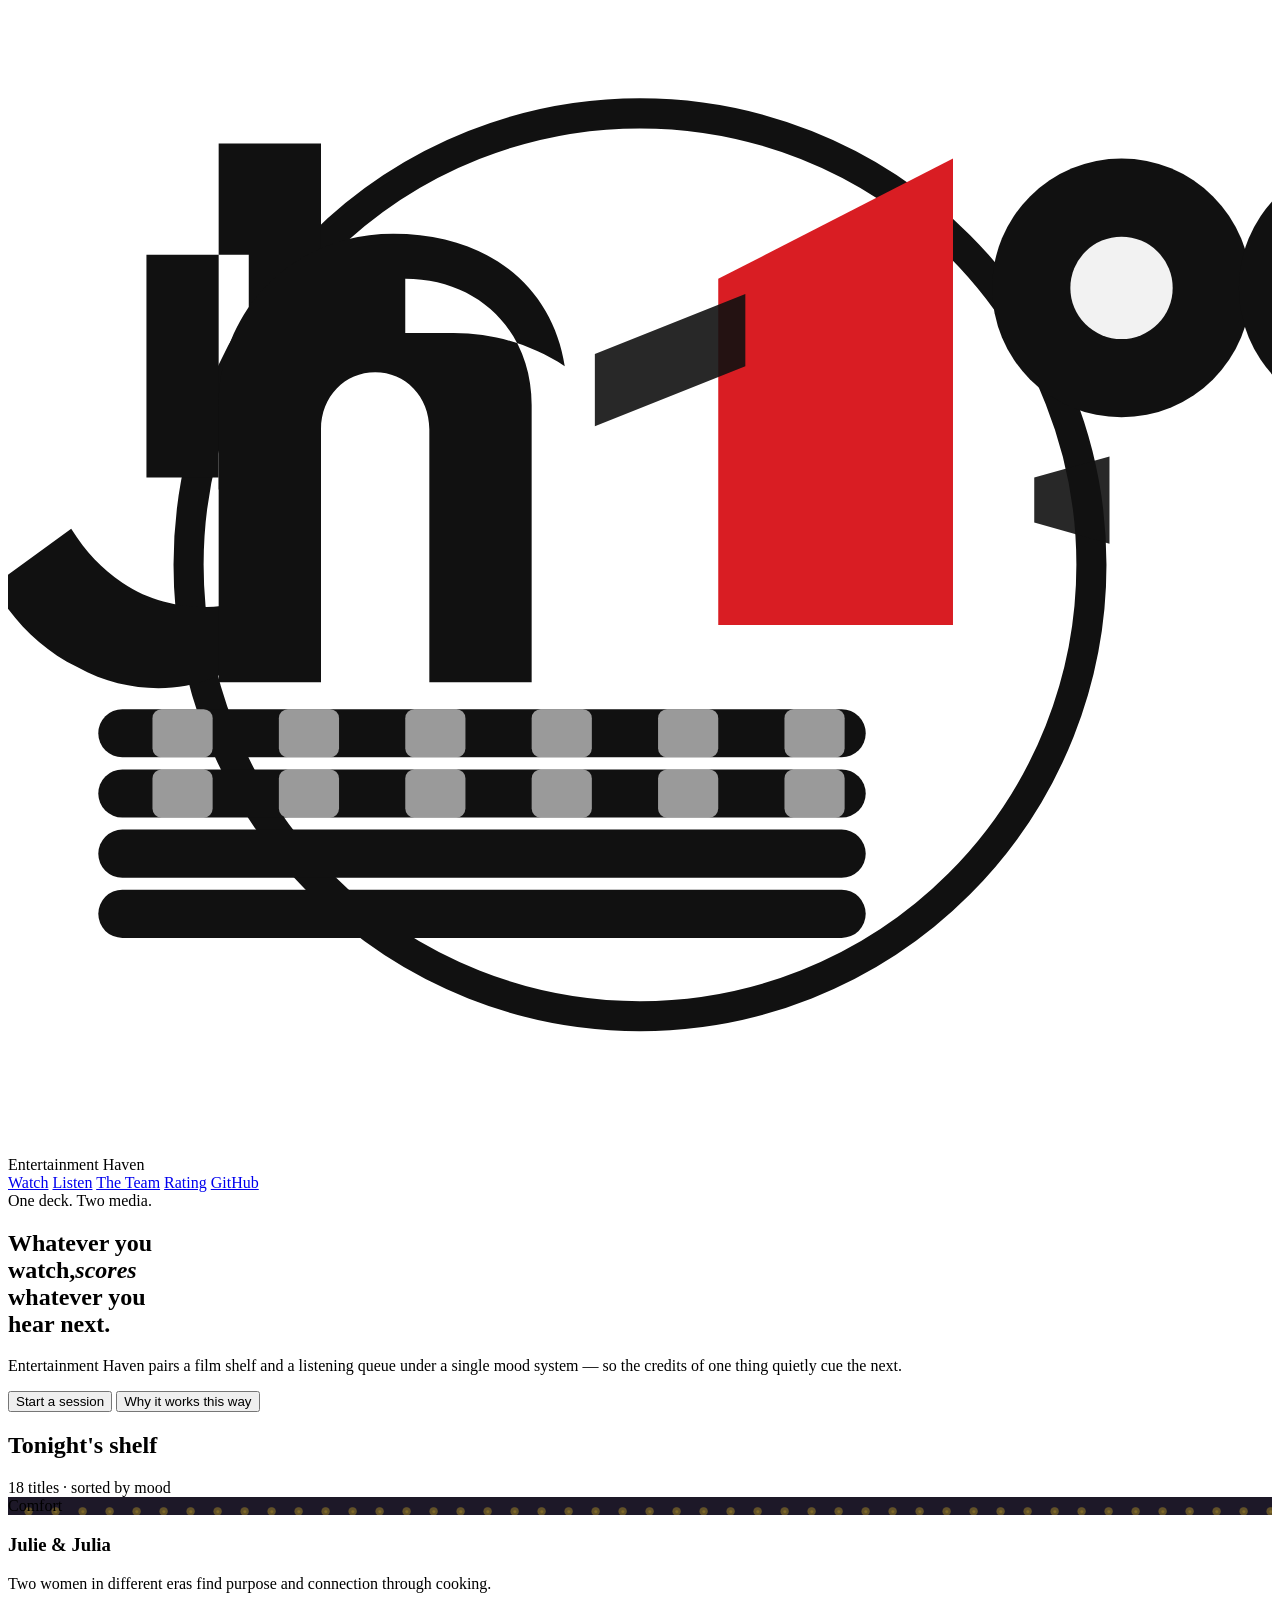
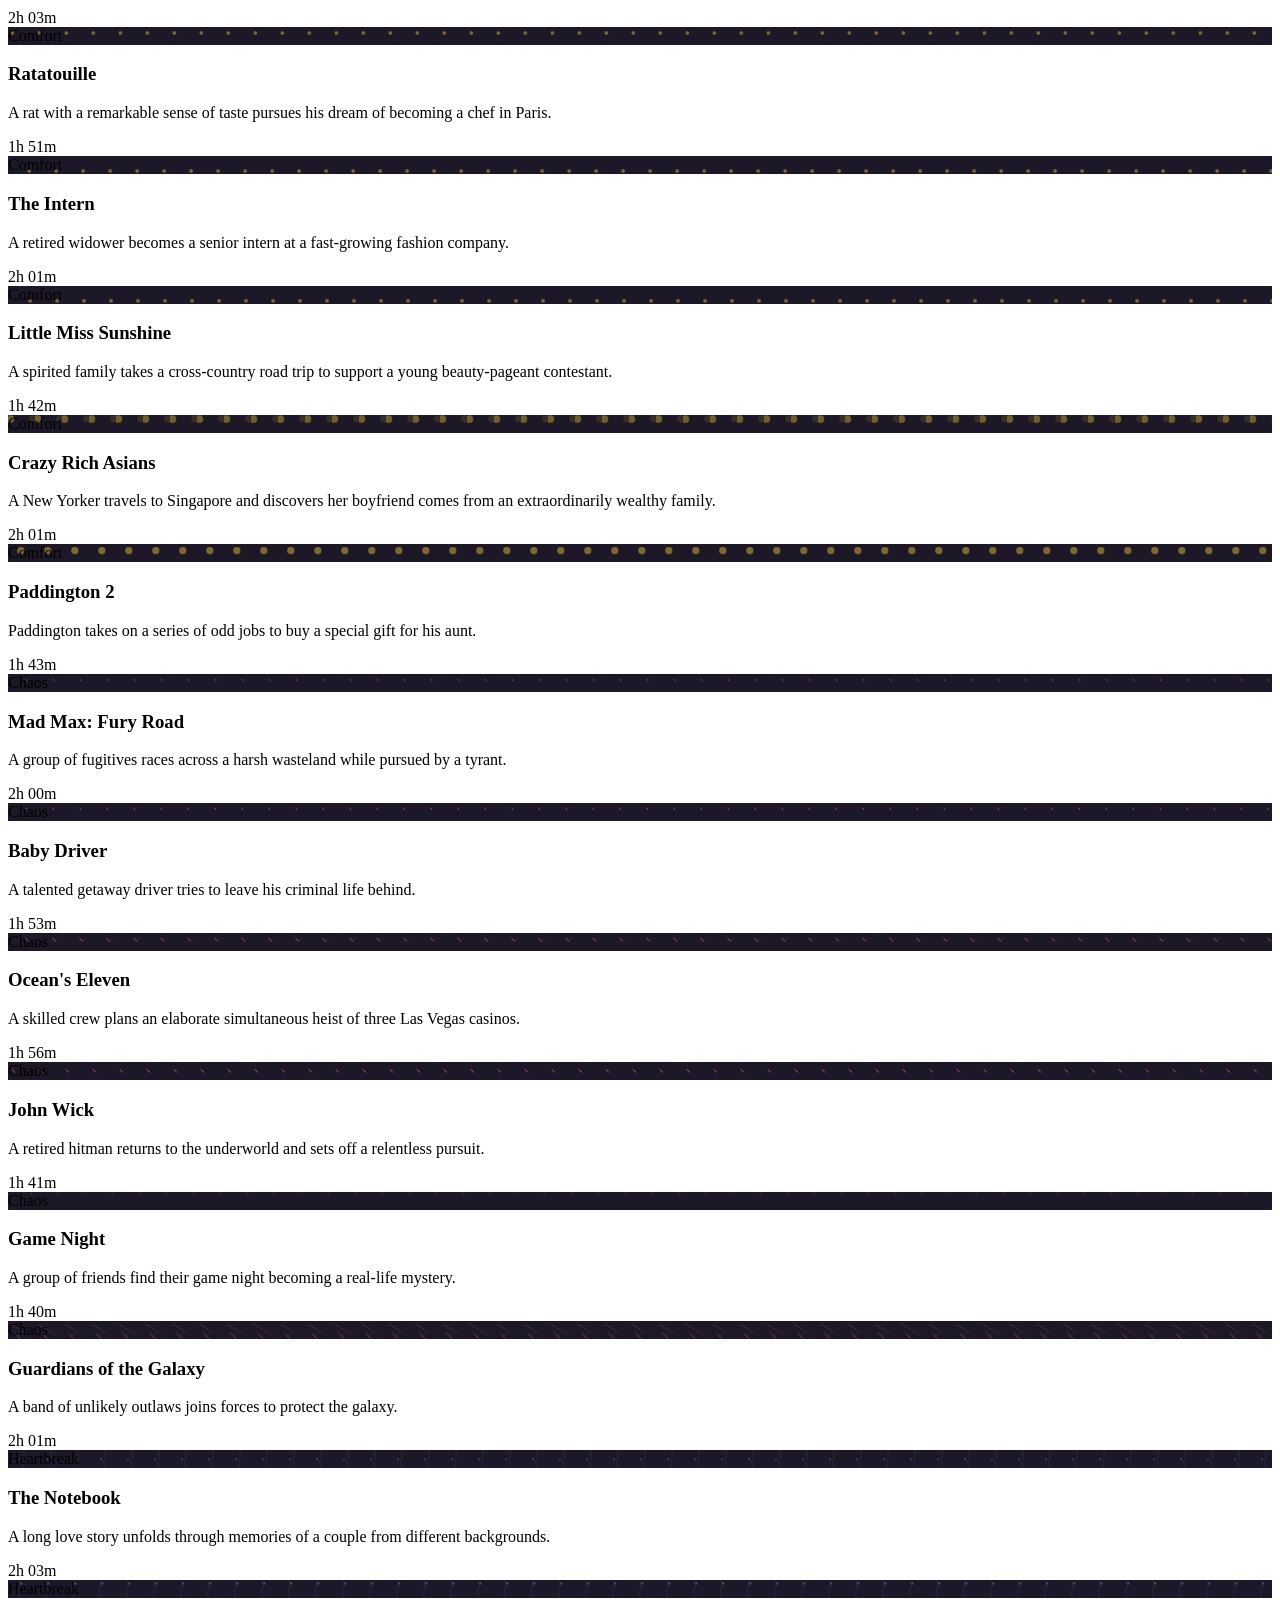
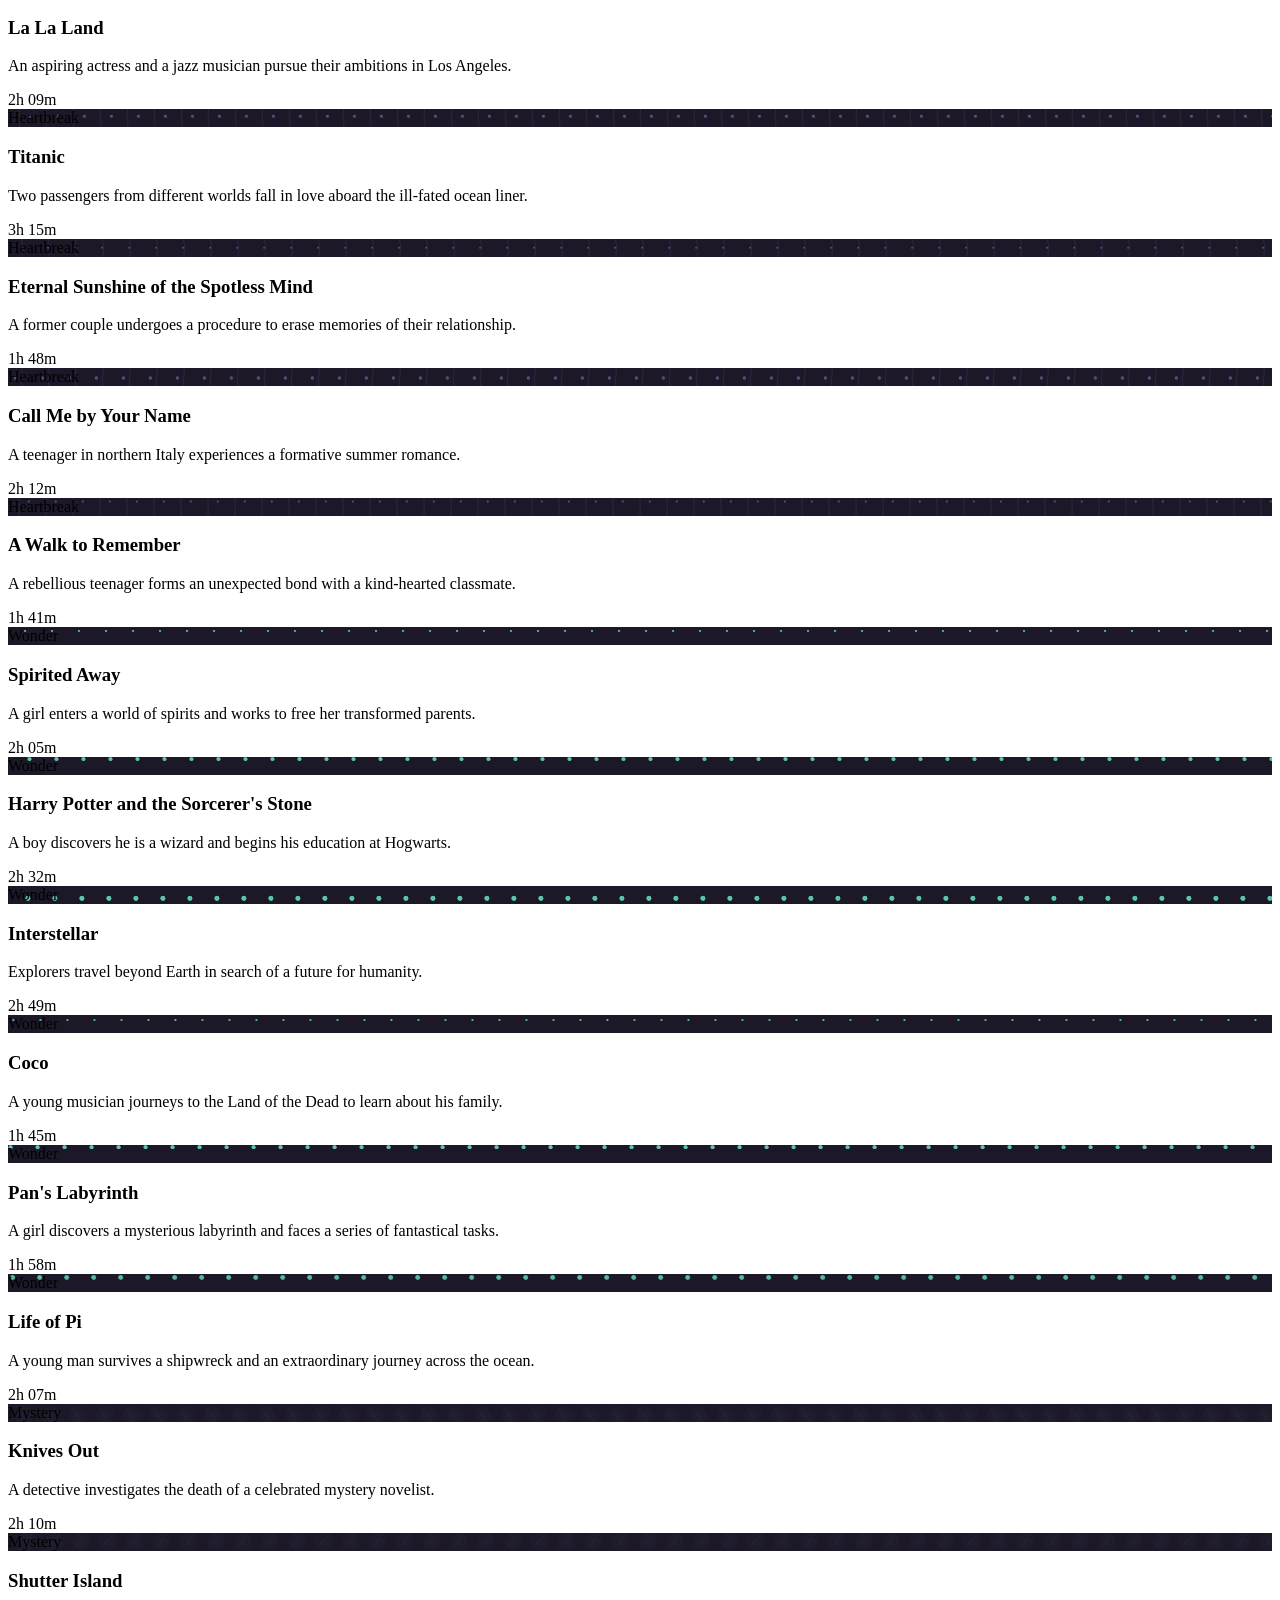
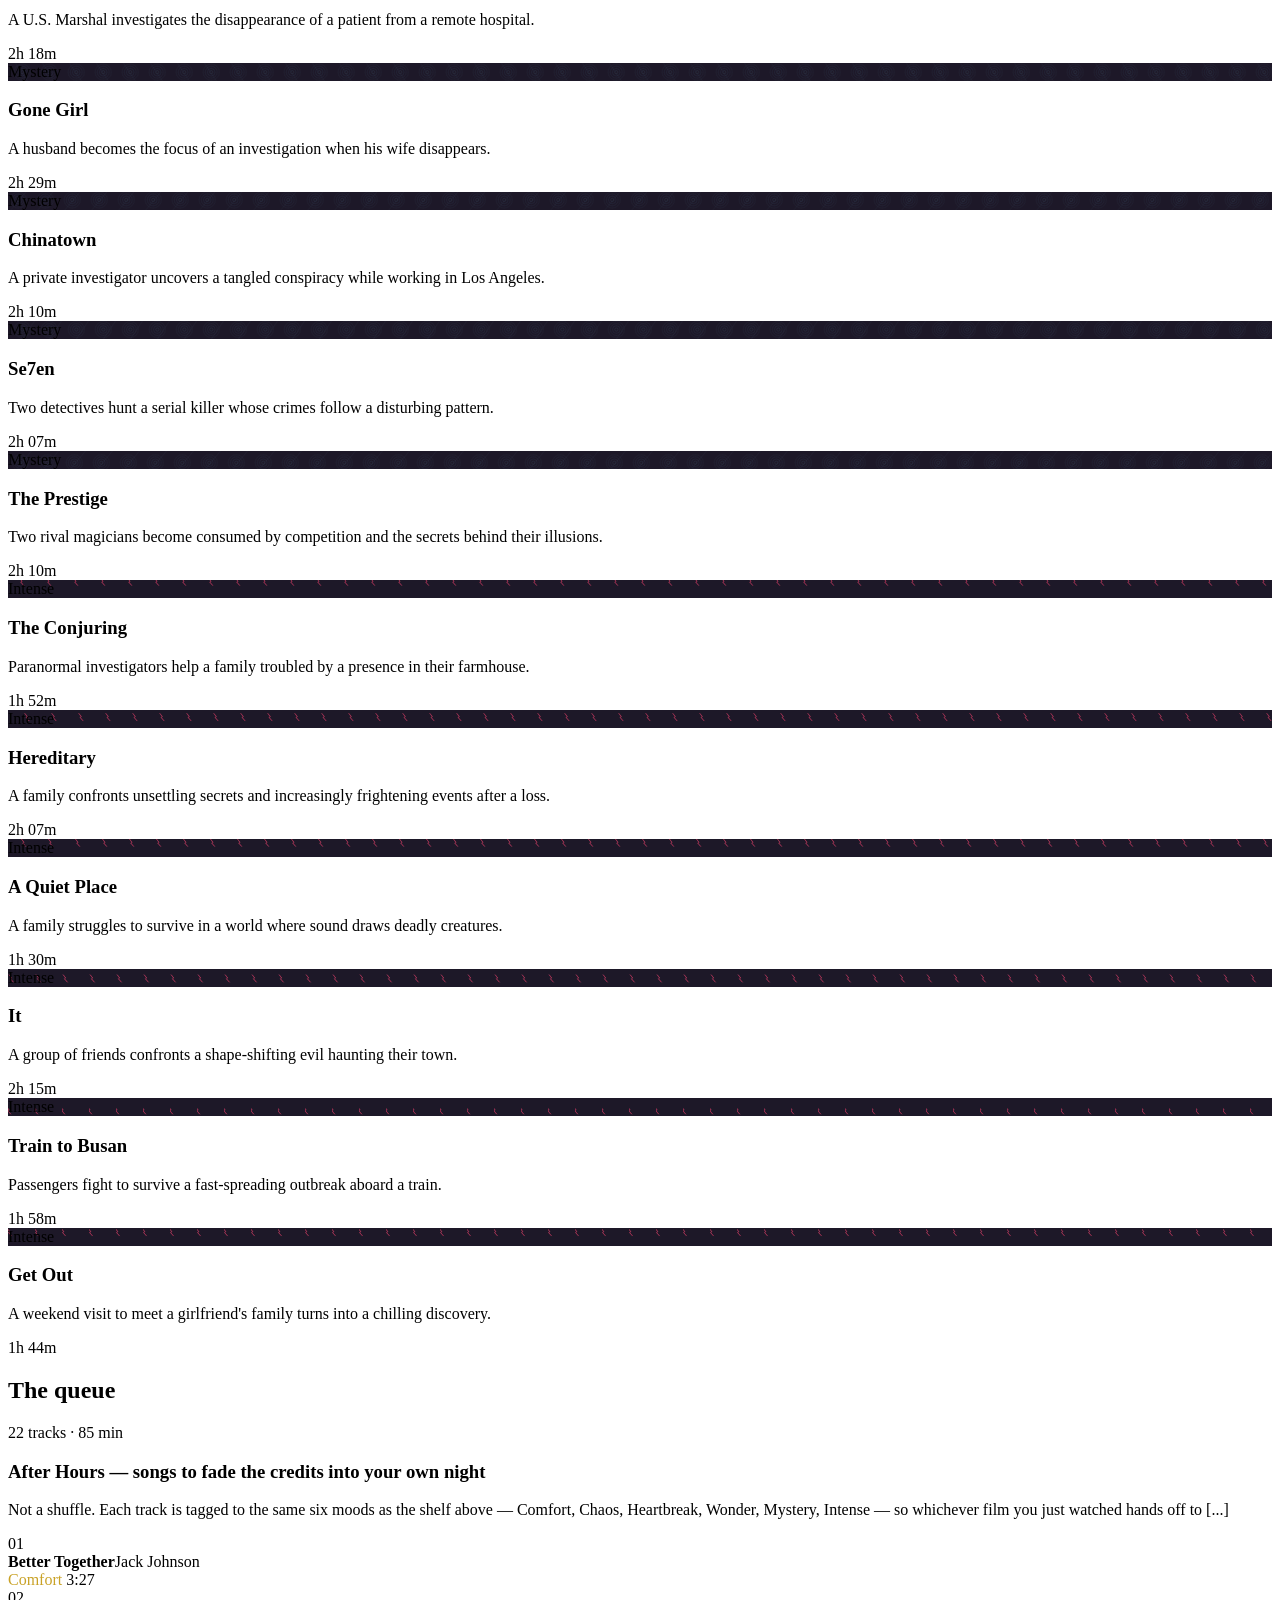
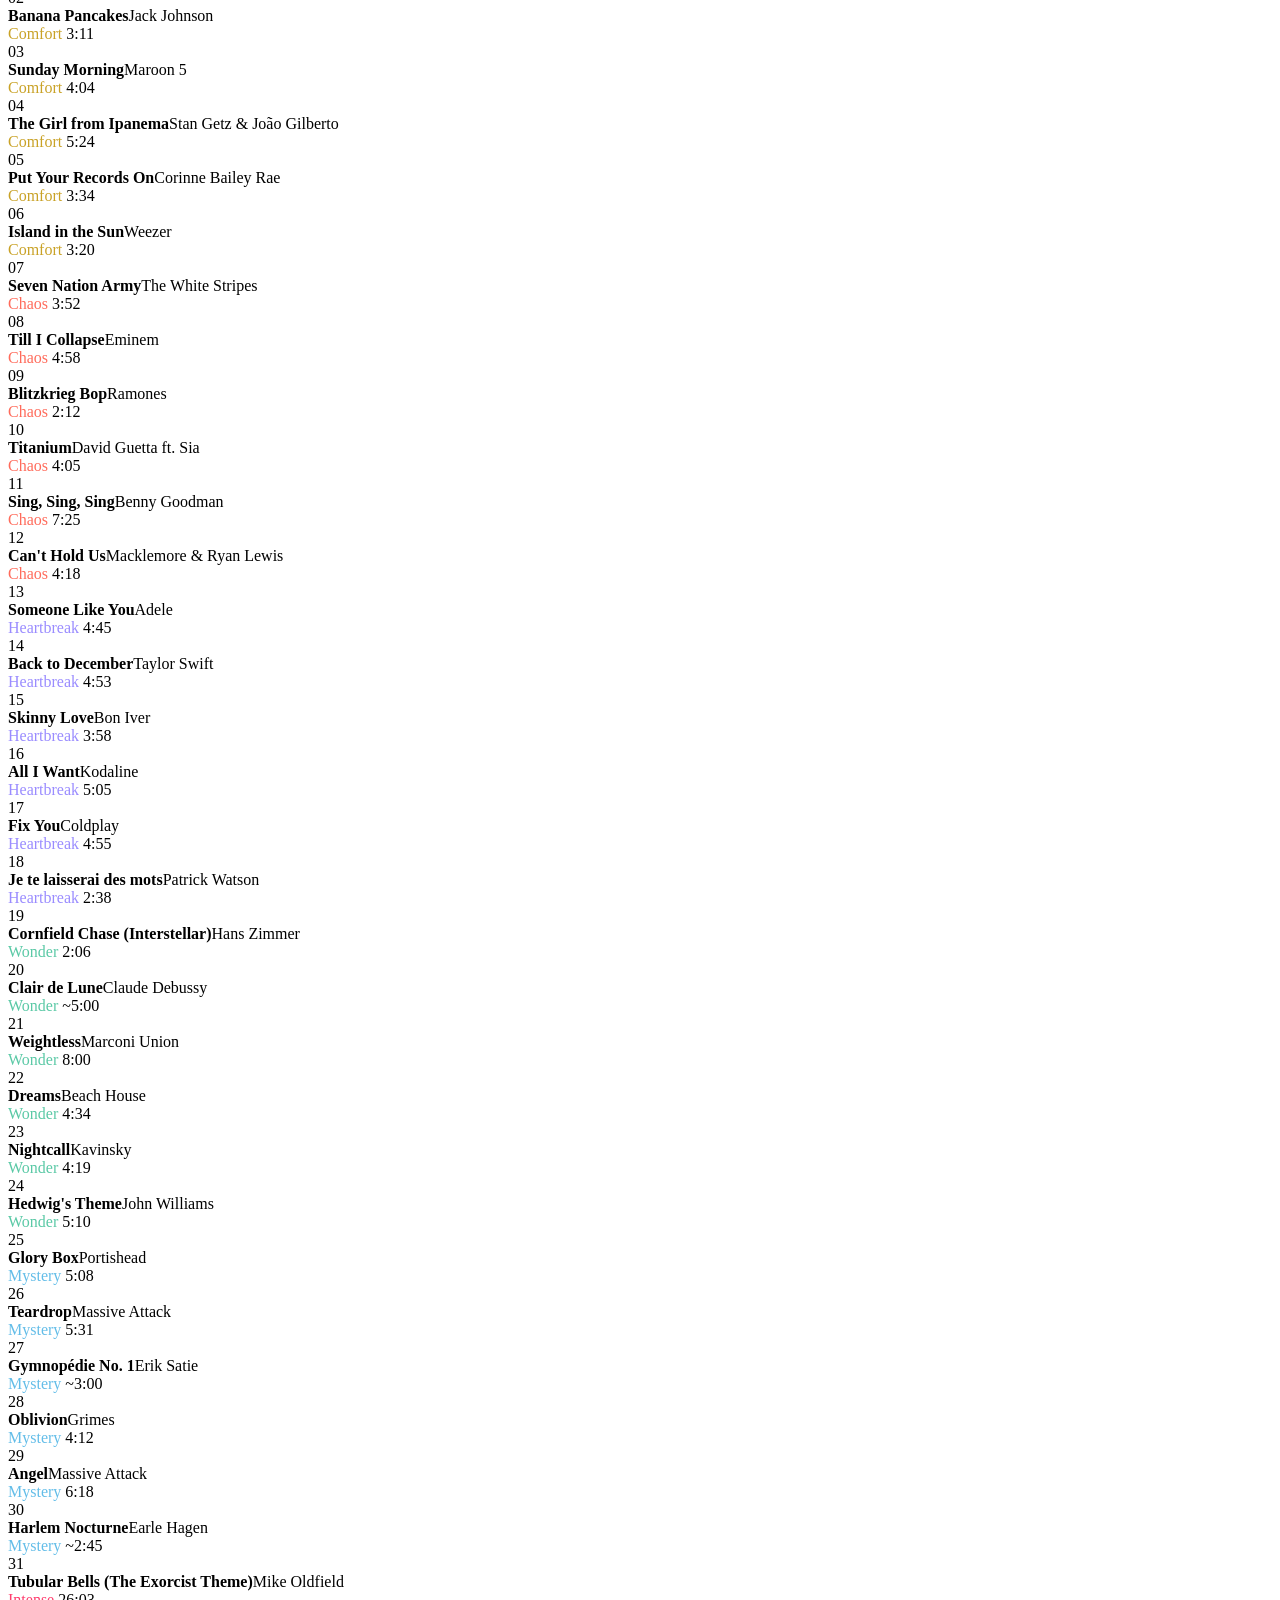
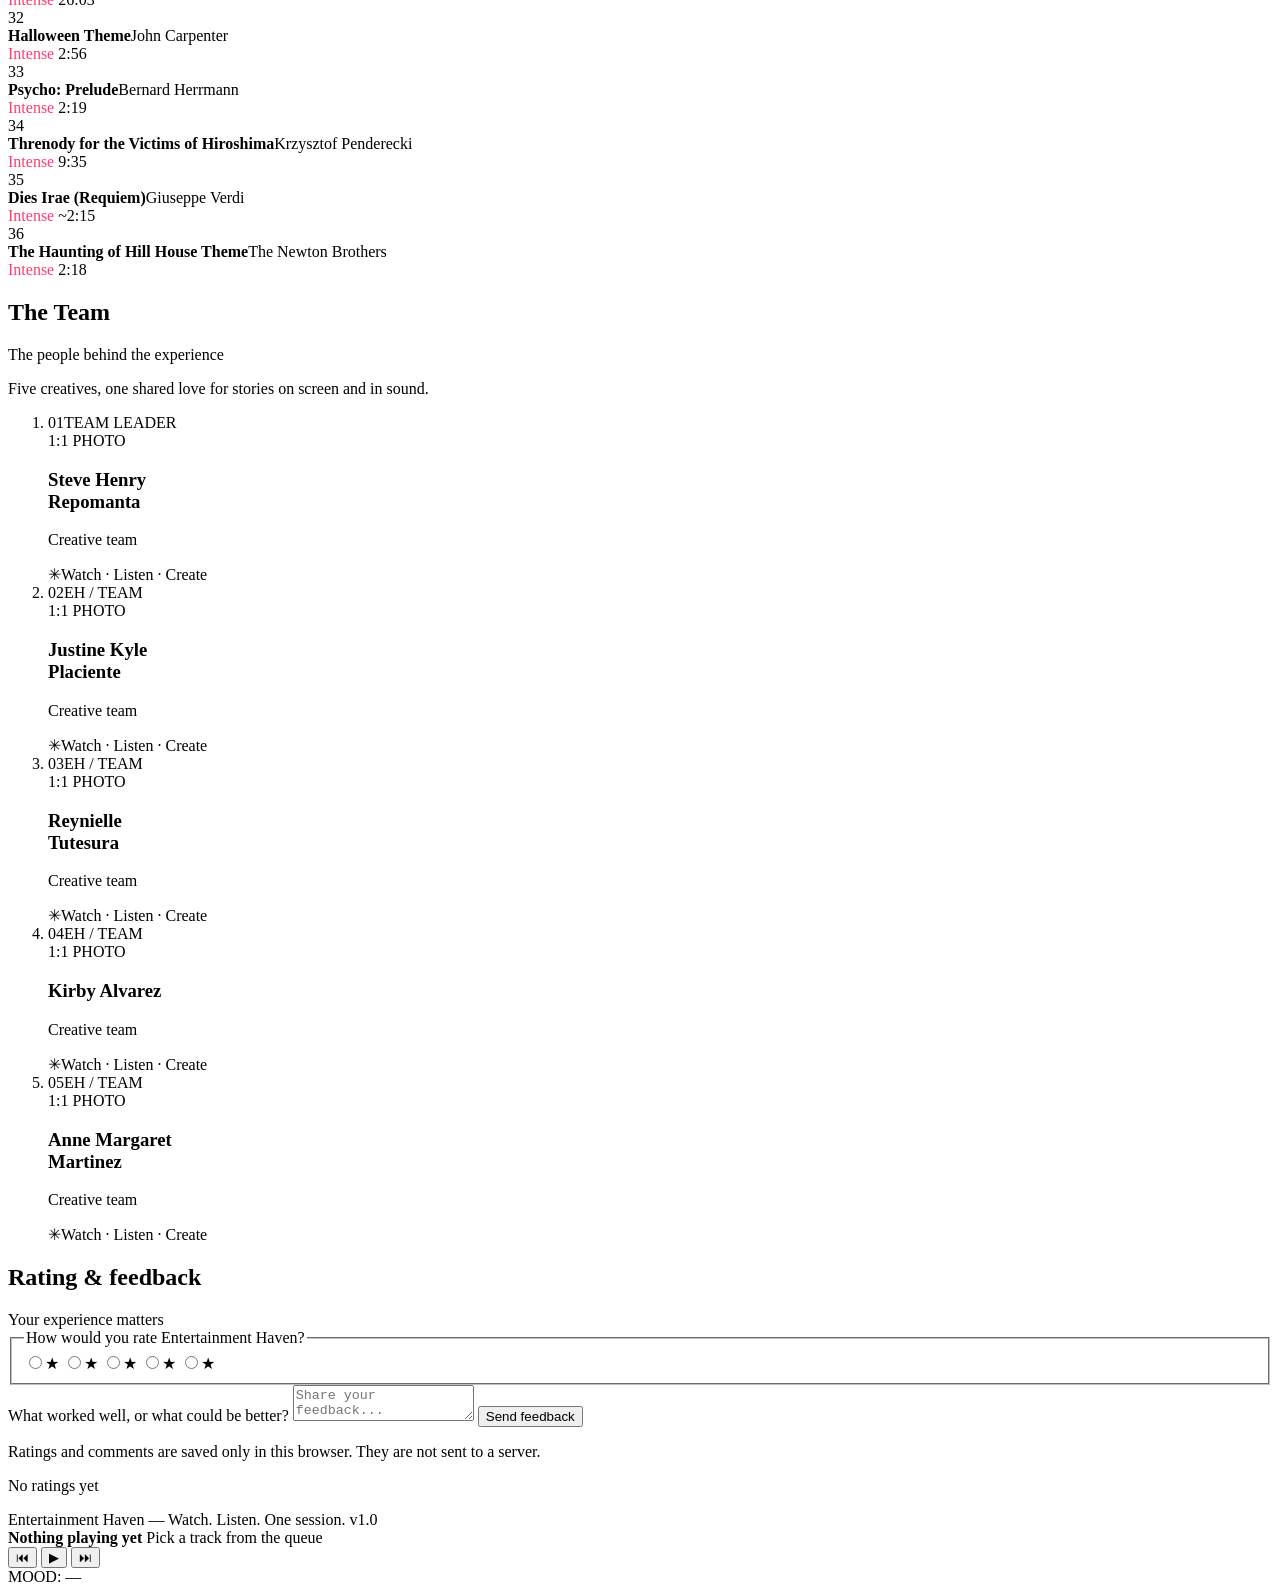
==== index.html @ 13c1908d "Point background audio sources to audios/ folder (use encoded filename)" ====
<!DOCTYPE html>
<html lang="en">
<head>
<meta charset="UTF-8">
<meta name="viewport" content="width=device-width, initial-scale=1.0">
<title>Entertainment Haven — When Music Meets Movies.</title>
<link rel="preconnect" href="https://fonts.googleapis.com">
<link href="https://fonts.googleapis.com/css2?family=Antic+Didone&family=Cormorant+Garamond:wght@400;500;600&family=Oswald:wght@400;500;600;700&family=Lora:ital,wght@0,400;0,500;1,400&family=IBM+Pl[...]
<!-- corrected stylesheet path -->
<link rel="stylesheet" href="css/styles.css">
</head>
<body>

<nav>
  <div class="brand">
    <div class="brand-mark" aria-label="Entertainment Haven logo" role="img">
      <svg viewBox="0 0 420 380" xmlns="http://www.w3.org/2000/svg" aria-hidden="true">
        <g fill="none" fill-rule="evenodd">
          <circle cx="210" cy="185" r="150" stroke="#111111" stroke-width="10"/>
          <g transform="translate(30,20)">
            <g transform="translate(0,25)">
              <path d="M40 115V0h34v115c0 37-22 66-54 66-9 0-18-2-27-7-12-6-21-15-28-27l26-19c5 8 10 13 17 18 9 6 18 8 28 8 16 0 26-9 26-33V115H40zm-24-4V37h34v74H16z" fill="#111111"/>
              <path d="M102 45c24 0 42 17 42 42v92h-34v-84c0-11-8-19-18-19s-18 8-18 19v84H40V87c0-32 25-57 58-57 32 0 53 18 57 44-11-7-23-11-37-11h-16z" fill="#111111"/>
            </g>
            <g transform="translate(148,0)">
              <path d="M58 70L136 30v155H58V70z" fill="#d91d23"/>
              <path d="M17 95l50-20v24L17 119V95zm146 41l25-7v29l-25-7z" fill="#111111" opacity="0.9"/>
              <g transform="translate(150,10)">
                <circle cx="42" cy="63" r="43" fill="#111111"/>
                <circle cx="42" cy="63" r="17" fill="#f2f2f2"/>
                <circle cx="124" cy="63" r="43" fill="#111111"/>
                <circle cx="124" cy="63" r="17" fill="#f2f2f2"/>
                <circle cx="206" cy="63" r="43" fill="#111111"/>
                <circle cx="206" cy="63" r="17" fill="#f2f2f2"/>
              </g>
            </g>
          </g>
          <g transform="translate(30,215)">
            <g fill="#111111">
              <rect x="0" y="18" width="255" height="16" rx="8"/>
              <rect x="0" y="38" width="255" height="16" rx="8"/>
              <rect x="0" y="58" width="255" height="16" rx="8"/>
              <rect x="0" y="78" width="255" height="16" rx="8"/>
            </g>
            <g fill="#f5f5f5" opacity="0.6">
              <rect x="18" y="18" width="20" height="16" rx="3"/>
              <rect x="60" y="18" width="20" height="16" rx="3"/>
              <rect x="102" y="18" width="20" height="16" rx="3"/>
              <rect x="144" y="18" width="20" height="16" rx="3"/>
              <rect x="186" y="18" width="20" height="16" rx="3"/>
              <rect x="228" y="18" width="20" height="16" rx="3"/>
              <rect x="18" y="38" width="20" height="16" rx="3"/>
              <rect x="60" y="38" width="20" height="16" rx="3"/>
              <rect x="102" y="38" width="20" height="16" rx="3"/>
              <rect x="144" y="38" width="20" height="16" rx="3"/>
              <rect x="186" y="38" width="20" height="16" rx="3"/>
              <rect x="228" y="38" width="20" height="16" rx="3"/>
            </g>
          </g>
        </g>
      </svg>
    </div>
    Entertainment Haven
  </div>

  <div class="navlinks">
    <a href="#watch">Watch</a>
    <a href="#listen">Listen</a>
    <a href="#about">The Team</a>
    <a href="#rating">Rating</a>
    <a href="https://cidmiyamura911-ux.github.io/Entertainment-Haven/" target="_blank" rel="noopener">GitHub</a>
  </div>
</nav>

<section class="hero">
  <div>
    <div class="hero-eyebrow">One deck. Two media.</div>
    <h1>Whatever you<br>watch,<em>scores</em><br>whatever you<br>hear next.</h1>
    <p>Entertainment Haven pairs a film shelf and a listening queue under a single mood system — so the credits of one thing quietly cue the next.</p>
    <div class="cta-row">
      <button class="btn btn-solid" onclick="document.getElementById('watch').scrollIntoView()">Start a session</button>
      <button class="btn btn-ghost" onclick="document.getElementById('about').scrollIntoView()">Why it works this way</button>
    </div>
  </div>
  <div class="signature">
    <div class="reel-ring"></div>
    <div class="reel-ring small"></div>
    <div class="disc"></div>
  </div>
</section>

<section id="watch">
  <div class="section-head">
    <h2>Tonight's shelf</h2>
    <span class="tag">18 titles · sorted by mood</span>
  </div>
  <div class="shelf" id="shelfRow"></div>
</section>

<dialog class="movie-dialog" id="movieDialog" aria-labelledby="movieTitle">
  <div class="movie-shell">
    <aside class="movie-suggestions" aria-label="Related suggestions">
      <div class="suggestion-group">
        <h3>More films</h3>
        <div class="suggestion-list" id="movieSuggestions"></div>
      </div>
      <div class="suggestion-group">
        <h3>Music for this mood</h3>
        <div class="suggestion-list" id="musicSuggestions"></div>
      </div>
    </aside>
    <section class="movie-view" aria-label="Movie details and playback">
      <header class="movie-view-header">
        <div>
          <p id="movieMood" class="mono"></p>
          <h2 id="movieTitle"></h2>
          <p id="movieYear"></p>
        </div>
        <button class="movie-close" id="movieClose" type="button" aria-label="Close movie viewer" title="Close">×</button>
      </header>
      <p class="movie-description" id="movieDescription"></p>
      <div class="movie-tabs" role="tablist" aria-label="Movie playback mode">
        <button class="movie-tab" id="trailerTab" type="button" role="tab" aria-selected="true" aria-controls="movieMedia" data-mode="trailer">Trailer</button>
        <button class="movie-tab" id="movieTab" type="button" role="tab" aria-selected="false" aria-controls="movieMedia" data-mode="movie">Movie</button>
      </div>
      <div class="movie-media" id="movieMedia" role="tabpanel" aria-labelledby="trailerTab">
        <iframe
          id="movieVideo"
          src=""
          title="Trailer"
          allow="accelerometer; autoplay; clipboard-write; encrypted-media; gyroscope; picture-in-picture"
          allowfullscreen
          hidden
        ></iframe>
        <div class="movie-empty" id="movieEmpty">
          <strong id="movieMediaTitle">Trailer unavailable</strong>
          <p id="movieMediaMessage">Add a trailer video to the site to play it here.</p>
        </div>
      </div>
      <p class="movie-meta">Choose a related film or track from the left.</p>
    </section>
  </div>
</dialog>

<section id="listen">
  <div class="section-head">
    <h2>The queue</h2>
    <span class="tag">22 tracks · 85 min</span>
  </div>

  <div class="playlist-intro">
    <div class="swatch"></div>
    <div>
      <h3>After Hours — songs to fade the credits into your own night</h3>
      <p>Not a shuffle. Each track is tagged to the same six moods as the shelf above — Comfort, Chaos, Heartbreak, Wonder, Mystery, Intense — so whichever film you just watched hands off to [...]
    </div>
  </div>

  <div id="trackList"></div>
</section>

<section id="about">
  <div class="section-head">
    <h2>The Team</h2>
    <span class="tag">The people behind the experience</span>
  </div>
  <p class="team-intro">Five creatives, one shared love for stories on screen and in sound.</p>
  <ol class="team-grid" aria-label="Entertainment Haven team">
    <li class="team-card">
      <div class="team-card-top"><span class="team-number">01</span><span class="team-badge">TEAM LEADER</span></div>
      <div class="team-photo" aria-hidden="true"><span>1:1 PHOTO</span></div>
      <h3>Steve Henry<br>Repomanta</h3>
      <p class="team-role">Creative team</p>
      <div class="team-card-footer"><span class="team-spark" aria-hidden="true">✳</span><span>Watch · Listen · Create</span></div>
    </li>
    <li class="team-card">
      <div class="team-card-top"><span class="team-number">02</span><span class="team-badge">EH / TEAM</span></div>
      <div class="team-photo" aria-hidden="true"><span>1:1 PHOTO</span></div>
      <h3>Justine Kyle<br>Placiente</h3>
      <p class="team-role">Creative team</p>
      <div class="team-card-footer"><span class="team-spark" aria-hidden="true">✳</span><span>Watch · Listen · Create</span></div>
    </li>
    <li class="team-card">
      <div class="team-card-top"><span class="team-number">03</span><span class="team-badge">EH / TEAM</span></div>
      <div class="team-photo" aria-hidden="true"><span>1:1 PHOTO</span></div>
      <h3>Reynielle<br>Tutesura</h3>
      <p class="team-role">Creative team</p>
      <div class="team-card-footer"><span class="team-spark" aria-hidden="true">✳</span><span>Watch · Listen · Create</span></div>
    </li>
    <li class="team-card">
      <div class="team-card-top"><span class="team-number">04</span><span class="team-badge">EH / TEAM</span></div>
      <div class="team-photo" aria-hidden="true"><span>1:1 PHOTO</span></div>
      <h3>Kirby Alvarez</h3>
      <p class="team-role">Creative team</p>
      <div class="team-card-footer"><span class="team-spark" aria-hidden="true">✳</span><span>Watch · Listen · Create</span></div>
    </li>
    <li class="team-card">
      <div class="team-card-top"><span class="team-number">05</span><span class="team-badge">EH / TEAM</span></div>
      <div class="team-photo" aria-hidden="true"><span>1:1 PHOTO</span></div>
      <h3>Anne Margaret<br>Martinez</h3>
      <p class="team-role">Creative team</p>
      <div class="team-card-footer"><span class="team-spark" aria-hidden="true">✳</span><span>Watch · Listen · Create</span></div>
    </li>
  </ol>
</section>

<section id="rating">
  <div class="section-head">
    <h2>Rating &amp; feedback</h2>
    <span class="tag">Your experience matters</span>
  </div>
  <div class="rating-grid">
    <form class="rating-form" id="ratingForm">
      <fieldset>
        <legend>How would you rate Entertainment Haven?</legend>
        <div class="rating-options" role="radiogroup" aria-label="Choose a rating from one to five stars">
          <label class="rating-choice"><input type="radio" name="rating" value="1" required aria-label="1 star"><span aria-hidden="true">★</span></label>
          <label class="rating-choice"><input type="radio" name="rating" value="2" aria-label="2 stars"><span aria-hidden="true">★</span></label>
          <label class="rating-choice"><input type="radio" name="rating" value="3" aria-label="3 stars"><span aria-hidden="true">★</span></label>
          <label class="rating-choice"><input type="radio" name="rating" value="4" aria-label="4 stars"><span aria-hidden="true">★</span></label>
          <label class="rating-choice"><input type="radio" name="rating" value="5" aria-label="5 stars"><span aria-hidden="true">★</span></label>
        </div>
      </fieldset>
      <label for="feedbackText">What worked well, or what could be better?</label>
      <textarea id="feedbackText" name="feedback" maxlength="800" required placeholder="Share your feedback..."></textarea>
      <button class="btn btn-solid" type="submit">Send feedback</button>
      <p class="rating-status" id="ratingStatus" role="status" aria-live="polite"></p>
      <p class="rating-note">Ratings and comments are saved only in this browser. They are not sent to a server.</p>
    </form>
    <div>
      <p class="rating-summary" id="ratingSummary" aria-live="polite">No ratings yet</p>
      <ol class="feedback-list" id="feedbackList" aria-label="Recent feedback"></ol>
    </div>
  </div>
</section>
<footer>
  <span>Entertainment Haven — Watch. Listen. One session.</span>
  <span class="mono">v1.0</span>
</footer>

<div class="deck">
  <div class="deck-media">
    <div class="deck-thumb" id="deckThumb"></div>
    <div>
      <strong id="deckTitle">Nothing playing yet</strong>
      <span id="deckSub">Pick a track from the queue</span>
    </div>
  </div>
  <div class="deck-controls">
    <div class="deck-btns">
      <button type="button" title="Previous" onclick="prevTrack()">⏮</button>
      <button class="play-toggle" id="playToggle" onclick="togglePlay()">▶</button>
      <button type="button" title="Next" onclick="nextTrack()">⏭</button>
    </div>
    <div class="scrub"><div class="fill" id="scrubFill"></div></div>
  </div>
  <div class="deck-right">
    <span id="moodBadge" class="mono">MOOD: —</span>
  </div>
</div>

<!-- Background music: hidden, auto-loop, auto-start on first interaction -->
<audio id="mainAudio" loop preload="auto">
  <!-- Prefer relative local file in audios/ -->
  <source src="./audios/YUNDI%20plays%20Mozart_%20Piano%20Sonata%20No.%2011%20in%20A%20Major%2C%20K.%20331%20_Alla%20Turca__%20III.%20Rondo%20alla%20Turca%20%5Bn2Tru4Qa3pc%5D%20%281%29.mp3" type="audio/mpeg">
  <!-- Fallback to GitHub Pages absolute URL -->
  <source src="https://cidmiyamura911-ux.github.io/Entertainment-Haven/audios/YUNDI%20plays%20Mozart_%20Piano%20Sonata%20No.%2011%20in%20A%20Major%2C%20K.%20331%20_Alla%20Turca__%20III.%20Rondo%20alla%20Turca%20%5Bn2Tru4Qa3pc%5D%20%281%29.mp3" type="audio/mpeg">
</audio>
<audio id="queueAudio" preload="none"></audio>

<!-- corrected script path -->
<script src="js/script.js"></script>
</body>
</html>
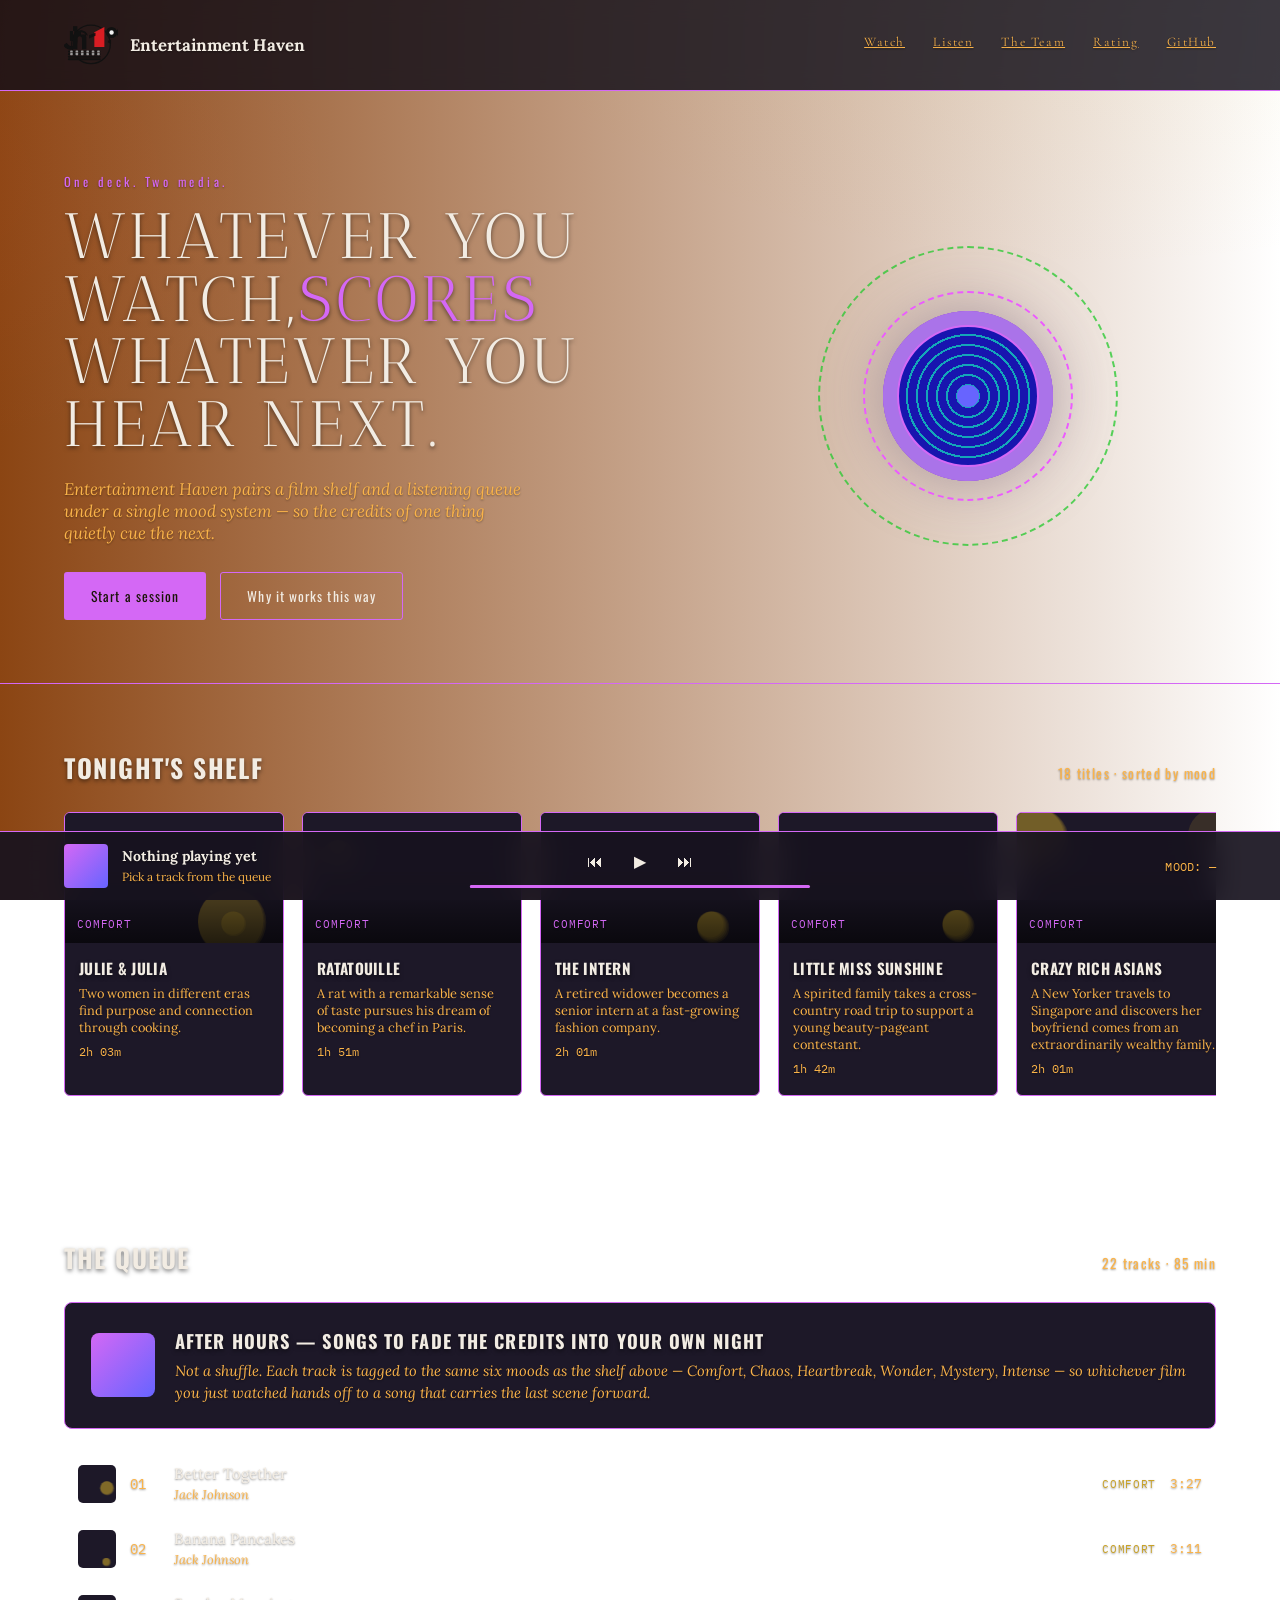
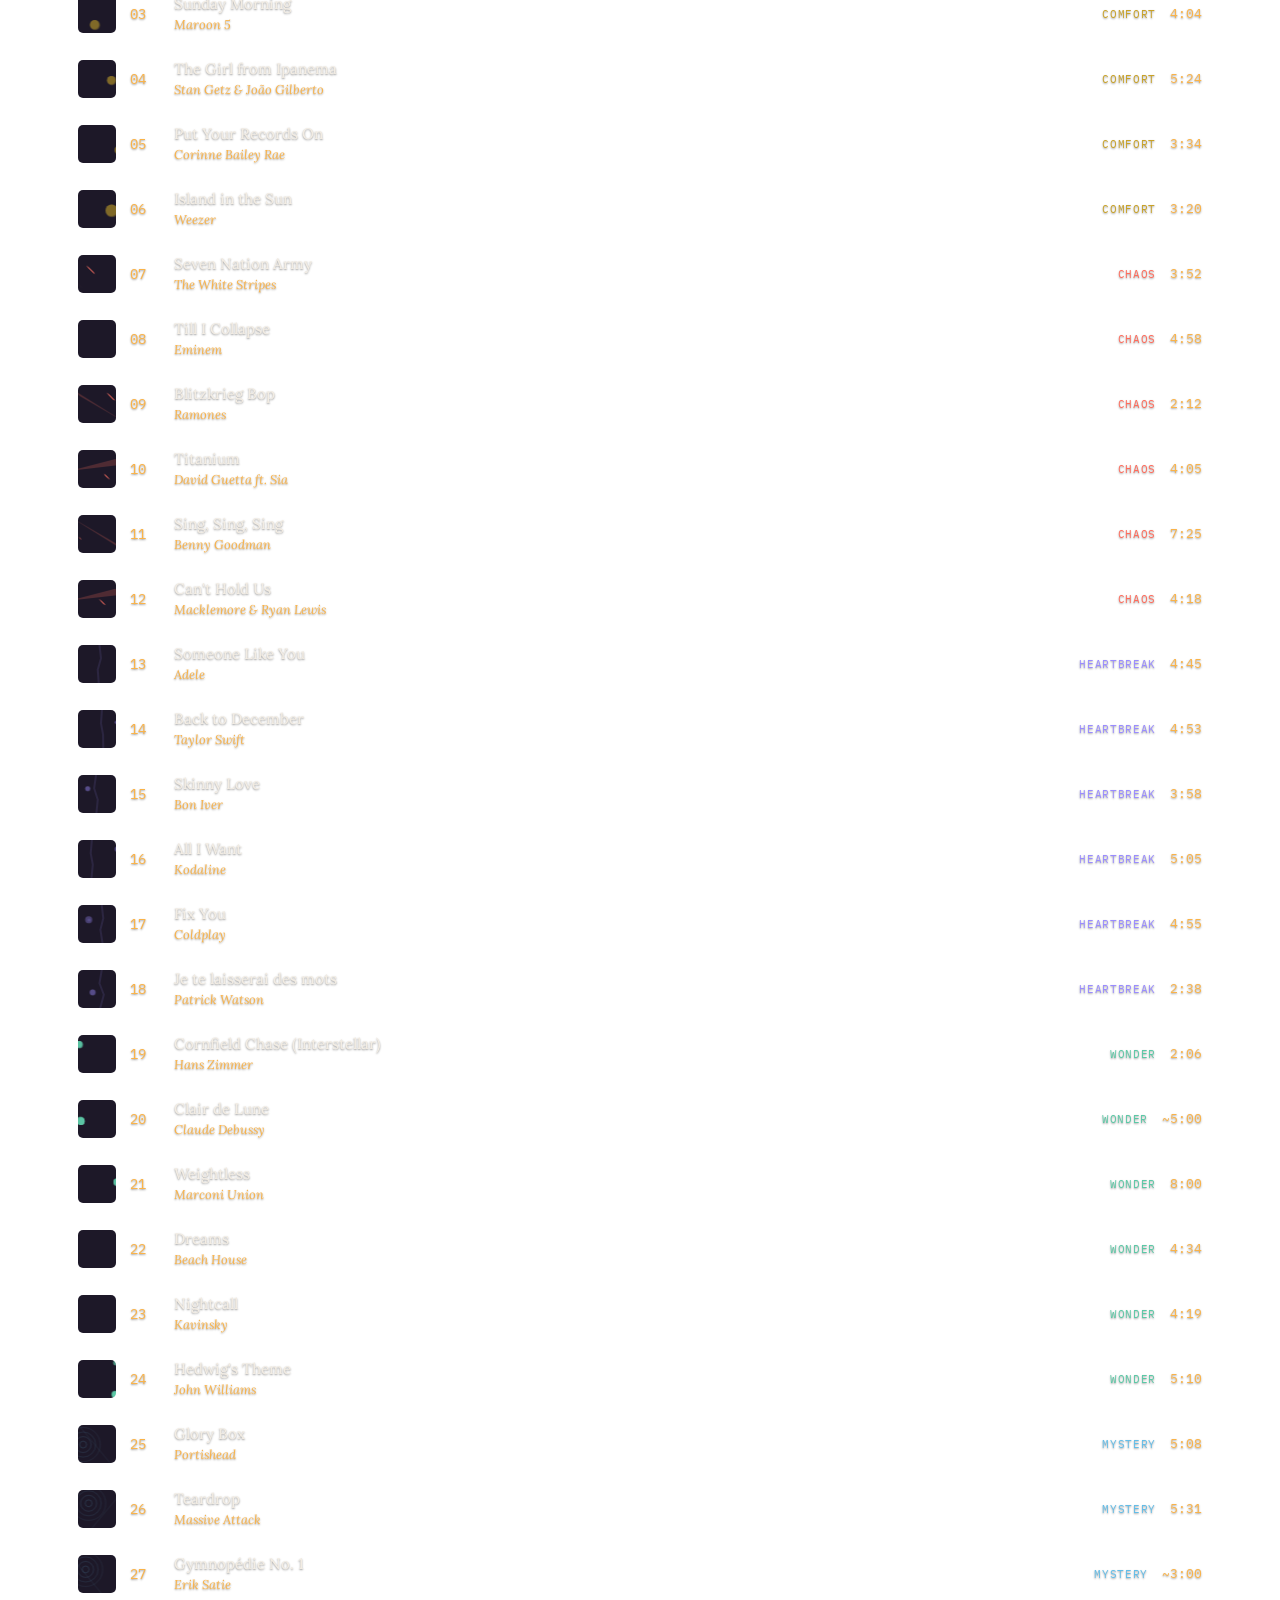
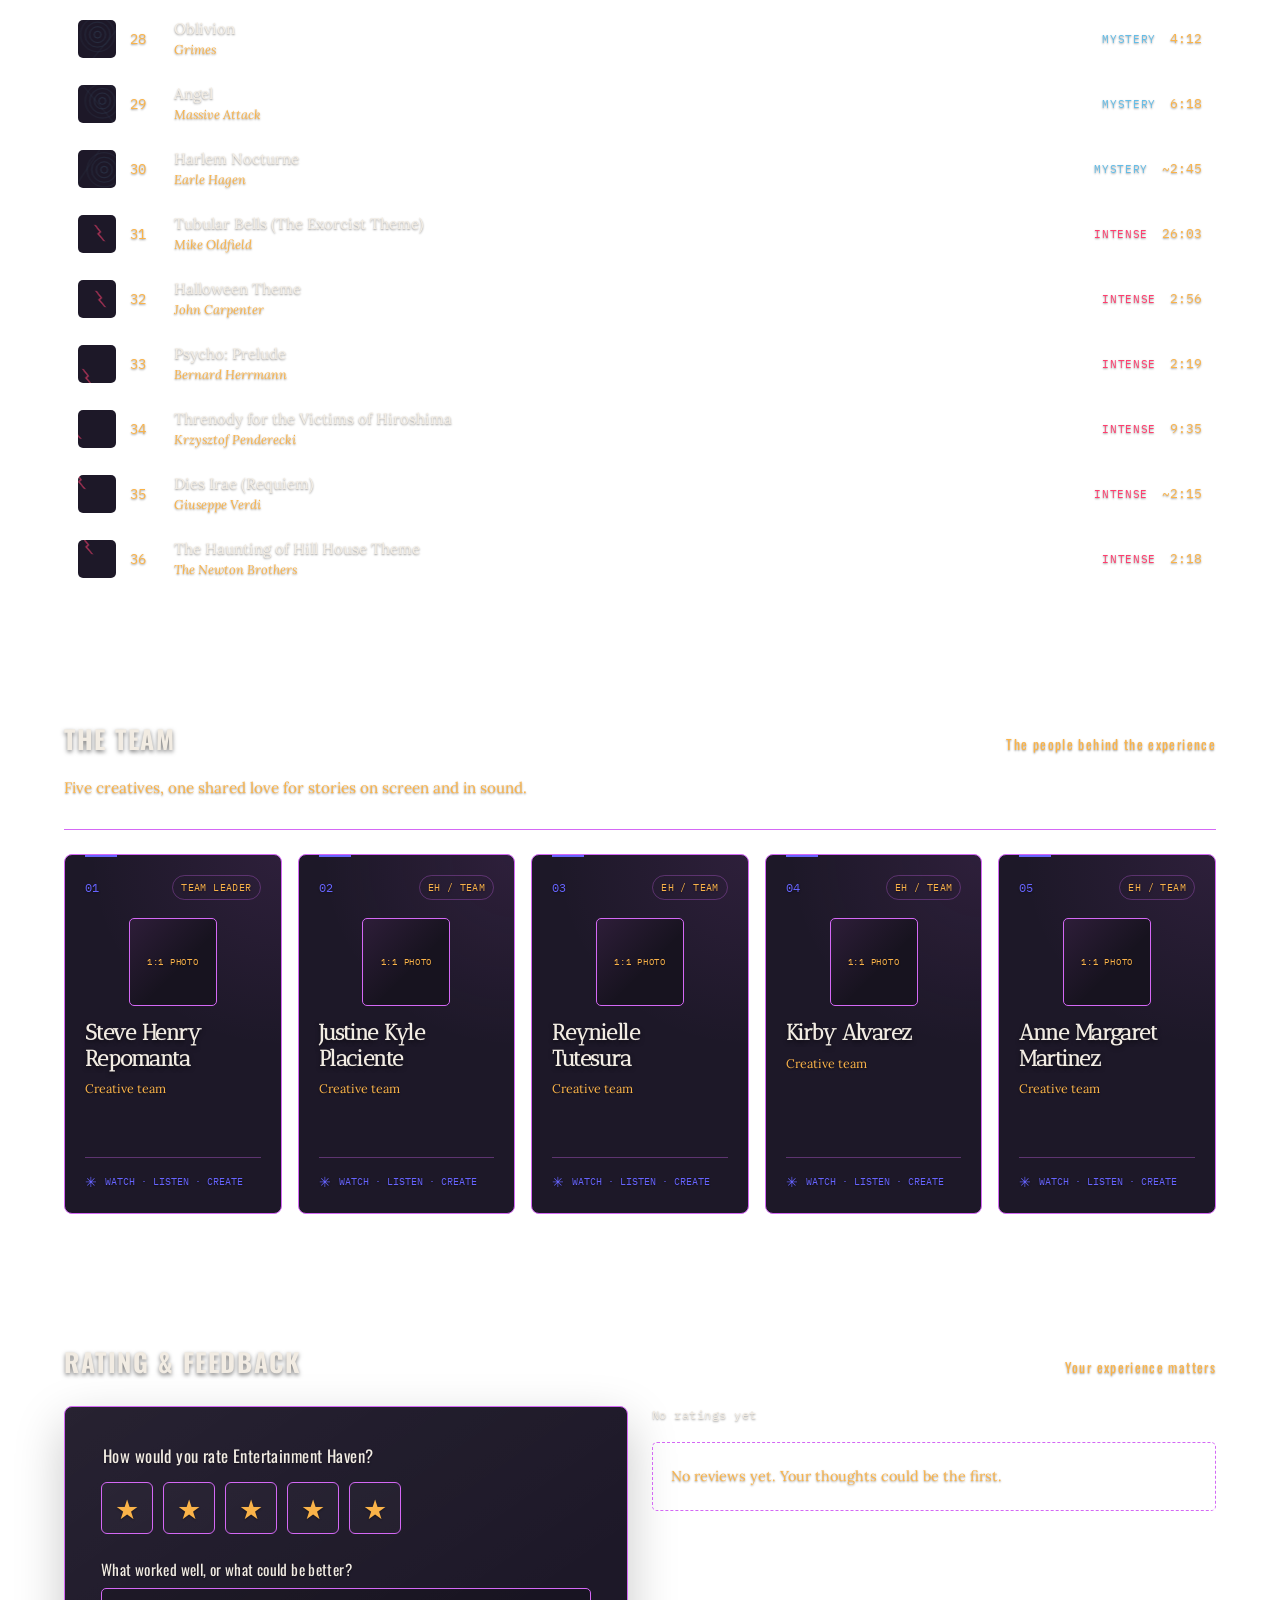
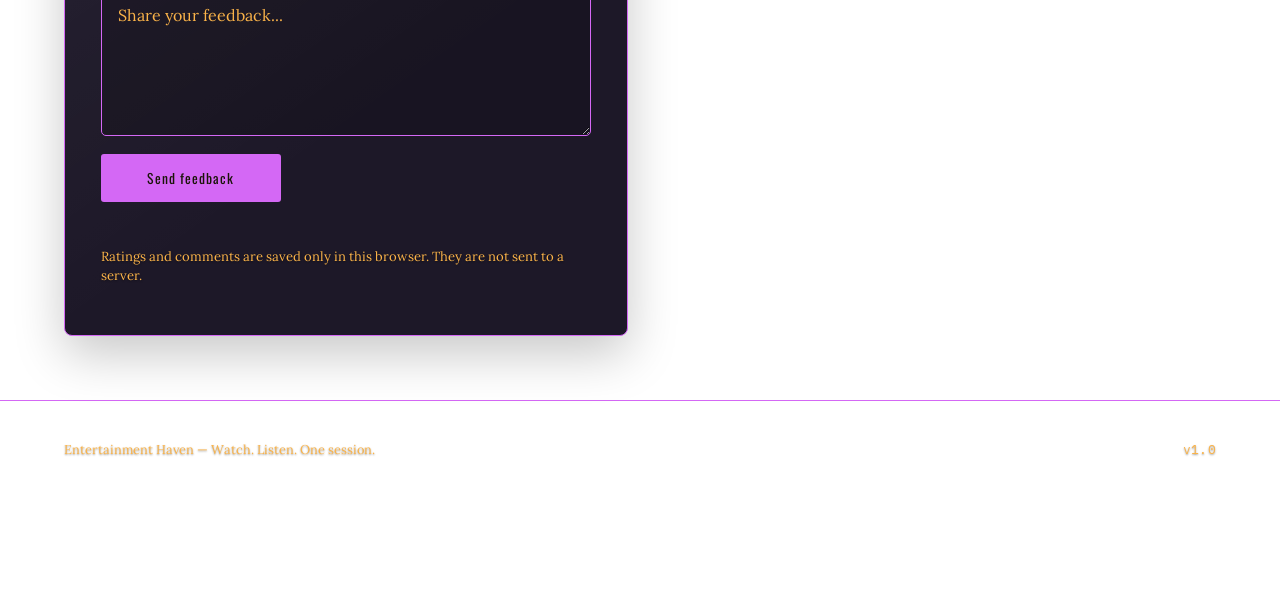
==== commit b584d7b2: "Restore the original site design and preserve the audios link fix" ====
--- a/index.html
+++ b/index.html
@@ -5,8 +5,7 @@
 <meta name="viewport" content="width=device-width, initial-scale=1.0">
 <title>Entertainment Haven — When Music Meets Movies.</title>
 <link rel="preconnect" href="https://fonts.googleapis.com">
-<link href="https://fonts.googleapis.com/css2?family=Antic+Didone&family=Cormorant+Garamond:wght@400;500;600&family=Oswald:wght@400;500;600;700&family=Lora:ital,wght@0,400;0,500;1,400&family=IBM+Pl[...]
-<!-- corrected stylesheet path -->
+<link href="https://fonts.googleapis.com/css2?family=Antic+Didone&family=Cormorant+Garamond:wght@400;500;600&family=Oswald:wght@400;500;600;700&family=Lora:ital,wght@0,400;0,500;1,400&family=IBM+Plex+Mono:wght@400;500&display=swap" rel="stylesheet">
 <link rel="stylesheet" href="css/styles.css">
 </head>
 <body>
@@ -152,7 +151,7 @@
     <div class="swatch"></div>
     <div>
       <h3>After Hours — songs to fade the credits into your own night</h3>
-      <p>Not a shuffle. Each track is tagged to the same six moods as the shelf above — Comfort, Chaos, Heartbreak, Wonder, Mystery, Intense — so whichever film you just watched hands off to [...]
+      <p>Not a shuffle. Each track is tagged to the same six moods as the shelf above — Comfort, Chaos, Heartbreak, Wonder, Mystery, Intense — so whichever film you just watched hands off to a song that carries the last scene forward.</p>
     </div>
   </div>
 
@@ -259,16 +258,12 @@
   </div>
 </div>
 
-<!-- Background music: hidden, auto-loop, auto-start on first interaction -->
 <audio id="mainAudio" loop preload="auto">
-  <!-- Prefer relative local file in audios/ -->
   <source src="./audios/YUNDI%20plays%20Mozart_%20Piano%20Sonata%20No.%2011%20in%20A%20Major%2C%20K.%20331%20_Alla%20Turca__%20III.%20Rondo%20alla%20Turca%20%5Bn2Tru4Qa3pc%5D%20%281%29.mp3" type="audio/mpeg">
-  <!-- Fallback to GitHub Pages absolute URL -->
   <source src="https://cidmiyamura911-ux.github.io/Entertainment-Haven/audios/YUNDI%20plays%20Mozart_%20Piano%20Sonata%20No.%2011%20in%20A%20Major%2C%20K.%20331%20_Alla%20Turca__%20III.%20Rondo%20alla%20Turca%20%5Bn2Tru4Qa3pc%5D%20%281%29.mp3" type="audio/mpeg">
 </audio>
 <audio id="queueAudio" preload="none"></audio>
 
-<!-- corrected script path -->
 <script src="js/script.js"></script>
 </body>
 </html>
--- a/css/styles.css
+++ b/css/styles.css
@@ -0,0 +1,1509 @@
+:root {
+  --bg: linear-gradient(to right, #8b4513, #fff);
+  --bg-soft: #17131f;
+  --panel: #1d1828;
+  --panel-hi: #251f33;
+  --gold: #d468f5;
+  --gold-dim: #27c4c9;
+  --coral: #6764ff;
+  --text: #f2ece3;
+  --muted: #fab349;
+  --hair: #d468f5;
+  --font-body: "Lora", serif;
+  --font-display: "Oswald", sans-serif;
+  --font-title: "Antic Didone", serif;
+  --font-nav: "Cormorant Garamond", serif;
+  --font-mono: "IBM Plex Mono", monospace;
+  --shadow-soft: 0 1px 2px rgba(0, 0, 0, 0.4);
+  --shadow-strong: 0 2px 4px rgba(0, 0, 0, 0.5);
+}
+
+* { box-sizing: border-box; }
+
+html {
+  scroll-behavior: smooth;
+}
+
+html,
+body {
+  max-width: 100%;
+  overflow-x: hidden;
+}
+
+body {
+  margin: 0;
+  background:
+    radial-gradient(1100px 600px at 85% -10%, rgba(201, 162, 39, 0.08), transparent 60%),
+    radial-gradient(900px 500px at -10% 20%, rgba(255, 107, 91, 0.06), transparent 55%),
+    var(--bg);
+  background-attachment: fixed;
+  background-repeat: no-repeat;
+  background-size: cover;
+  color: var(--text);
+  font-family: var(--font-body);
+  -webkit-font-smoothing: antialiased;
+  padding-bottom: 110px;
+  text-shadow: var(--shadow-soft);
+}
+
+h1,
+h2,
+h3,
+.disp {
+  font-family: var(--font-display);
+  text-transform: uppercase;
+  letter-spacing: 0.06em;
+  text-shadow: var(--shadow-strong);
+}
+
+.mono {
+  font-family: var(--font-mono);
+  letter-spacing: 0.02em;
+}
+
+a { color: inherit; }
+
+nav {
+  position: sticky;
+  top: 0;
+  z-index: 50;
+  display: flex;
+  align-items: center;
+  justify-content: space-between;
+  padding: 18px 5vw;
+  background: rgba(16, 13, 22, 0.82);
+  backdrop-filter: blur(10px);
+  border-bottom: 1px solid var(--hair);
+}
+
+.brand {
+  display: flex;
+  align-items: center;
+  gap: 12px;
+  font-size: 1.05rem;
+  font-weight: 700;
+}
+
+.brand-mark {
+  width: 54px;
+  height: 54px;
+  display: inline-flex;
+  align-items: center;
+  justify-content: center;
+  flex-shrink: 0;
+}
+
+.brand-mark svg {
+  width: 100%;
+  height: 100%;
+  display: block;
+}
+
+.navlinks {
+  display: flex;
+  gap: 28px;
+  font-family: var(--font-nav);
+  font-size: 0.82rem;
+  letter-spacing: 0.12em;
+  color: var(--muted);
+}
+
+.navlinks a {
+  padding-bottom: 4px;
+  border-bottom: 2px solid transparent;
+  transition: 0.2s;
+}
+
+.navlinks a:hover {
+  color: var(--text);
+  border-color: var(--gold);
+}
+
+.hero {
+  position: relative;
+  display: grid;
+  grid-template-columns: 1.1fr 0.9fr;
+  gap: 48px;
+  align-items: center;
+  padding: 9vh 5vw 7vh;
+  border-bottom: 1px solid var(--hair);
+  overflow: hidden;
+}
+
+.hero-eyebrow {
+  margin-bottom: 14px;
+  color: var(--gold);
+  font-family: var(--font-display);
+  font-size: 0.78rem;
+  letter-spacing: 0.28em;
+}
+
+.hero h1 {
+  margin: 0 0 22px;
+  font-family: var(--font-title);
+  font-weight: 400;
+  font-size: clamp(2.4rem, 5vw, 4.4rem);
+  line-height: 0.98;
+}
+
+.hero h1 em {
+  font-style: normal;
+  color: var(--gold);
+}
+
+.hero p {
+  max-width: 46ch;
+  margin: 0 0 28px;
+  color: var(--muted);
+  font-size: 1.05rem;
+  font-style: italic;
+}
+
+.cta-row {
+  display: flex;
+  gap: 14px;
+}
+
+.btn {
+  padding: 13px 26px;
+  border: 1px solid transparent;
+  border-radius: 3px;
+  font-family: var(--font-display);
+  font-size: 0.85rem;
+  letter-spacing: 0.08em;
+  cursor: pointer;
+  transition: transform 0.2s ease, box-shadow 0.2s ease, background-color 0.2s ease, border-color 0.2s ease, color 0.2s ease;
+}
+
+.btn:hover {
+  transform: translateY(-3px);
+  box-shadow: 0 8px 18px rgba(0, 0, 0, 0.22);
+}
+
+.btn:active {
+  transform: translateY(0) scale(0.97);
+  box-shadow: none;
+}
+
+button:focus-visible {
+  outline: 2px solid var(--gold);
+  outline-offset: 4px;
+}
+
+.btn-solid {
+  background: var(--gold);
+  color: #1a1408;
+}
+
+.btn-solid:hover {
+  background: #2ce0b9;
+}
+
+.btn-ghost {
+  border-color: var(--hair);
+  background: transparent;
+  color: var(--text);
+}
+
+.btn-ghost:hover {
+  border-color: var(--gold);
+  color: var(--gold);
+}
+
+.signature {
+  position: relative;
+  display: flex;
+  align-items: center;
+  justify-content: center;
+  height: 340px;
+}
+
+.reel-ring {
+  position: absolute;
+  width: 300px;
+  height: 300px;
+  border: 2px dashed rgba(39, 201, 47, 0.76);
+  border-radius: 50%;
+  animation: spin 26s linear infinite;
+}
+
+.reel-ring.small {
+  width: 210px;
+  height: 210px;
+  border-color: rgb(236, 91, 255);
+  animation-duration: 18s;
+  animation-direction: reverse;
+}
+
+.disc {
+  display: flex;
+  align-items: center;
+  justify-content: center;
+  width: 170px;
+  height: 170px;
+  border-radius: 50%;
+  background: repeating-radial-gradient(circle at center, #14a6b9 0 2px, #1815af 2px 10px);
+  box-shadow: 0 0 60px #9c8896cc, inset 0 0 0 14px #aa73e9, inset 0 0 0 16px var(--hair);
+  animation: spin 9s linear infinite;
+}
+
+.disc::after {
+  content: "";
+  width: 22px;
+  height: 22px;
+  border-radius: 50%;
+  background: var(--coral);
+}
+
+@keyframes spin {
+  to { transform: rotate(360deg); }
+}
+
+@media (prefers-reduced-motion: reduce) {
+  .reel-ring,
+  .disc,
+  .rating-choice,
+  .rating-choice span,
+  .rating-form textarea {
+    animation: none;
+    transition: none;
+  }
+}
+
+section {
+  padding: 64px 5vw;
+}
+
+.section-head {
+  display: flex;
+  align-items: baseline;
+  justify-content: space-between;
+  flex-wrap: wrap;
+  gap: 10px;
+  margin-bottom: 26px;
+}
+
+.section-head h2 {
+  margin: 0;
+  font-size: 1.6rem;
+}
+
+.team-intro {
+  max-width: 56ch;
+  margin: -8px 0 28px;
+  color: var(--muted);
+  font-size: 0.95rem;
+  line-height: 1.7;
+}
+
+.team-grid {
+  display: grid;
+  grid-template-columns: repeat(auto-fit, minmax(min(100%, 190px), 1fr));
+  gap: 16px;
+  margin: 0;
+  padding: 24px 0 0;
+  border-top: 1px solid var(--hair);
+  list-style: none;
+}
+
+.team-card {
+  position: relative;
+  display: flex;
+  min-width: 0;
+  min-height: 360px;
+  flex-direction: column;
+  padding: 20px;
+  overflow: hidden;
+  border: 1px solid var(--hair);
+  border-radius: 8px;
+  background:
+    radial-gradient(circle at 100% 0, color-mix(in srgb, var(--gold) 9%, transparent), transparent 46%),
+    var(--panel);
+  transition: transform 0.28s ease, border-color 0.28s ease, box-shadow 0.28s ease;
+}
+
+.team-card::before {
+  position: absolute;
+  top: 0;
+  left: 20px;
+  width: 32px;
+  height: 2px;
+  background: var(--coral);
+  content: "";
+  transition: width 0.28s ease;
+}
+
+.team-card:hover,
+.team-card:focus-within {
+  transform: translateY(-7px);
+  border-color: var(--gold);
+  box-shadow: 0 16px 34px rgba(0, 0, 0, 0.24);
+}
+
+.team-card:hover::before,
+.team-card:focus-within::before {
+  width: calc(100% - 40px);
+}
+
+.team-card-top {
+  display: flex;
+  align-items: center;
+  justify-content: space-between;
+  gap: 8px;
+}
+
+.team-number {
+  color: var(--coral);
+  font-family: var(--font-mono);
+  font-size: 0.72rem;
+}
+
+.team-badge {
+  padding: 5px 8px;
+  border: 1px solid color-mix(in srgb, var(--hair) 30%, transparent);
+  border-radius: 999px;
+  color: var(--muted);
+  font-family: var(--font-mono);
+  font-size: 0.62rem;
+  letter-spacing: 0.04em;
+  white-space: nowrap;
+}
+
+.team-photo {
+  display: grid;
+  width: 88px;
+  aspect-ratio: 1;
+  place-items: center;
+  margin: 18px auto 0;
+  overflow: hidden;
+  border: 1px solid color-mix(in srgb, var(--gold) 42%, var(--hair));
+  border-radius: 5px;
+  background:
+    linear-gradient(135deg, color-mix(in srgb, var(--gold) 12%, transparent), transparent 58%),
+    var(--bg-soft);
+  color: var(--muted);
+  font-family: var(--font-mono);
+  font-size: 0.58rem;
+  letter-spacing: 0.08em;
+}
+
+.team-card h3 {
+  margin: 14px 0 8px;
+  color: var(--text);
+  font-family: var(--font-title);
+  font-size: clamp(1.2rem, 1.7vw, 1.55rem);
+  font-weight: 600;
+  letter-spacing: -0.025em;
+  line-height: 1.18;
+  text-transform: none;
+}
+
+.team-role {
+  margin: 0 0 24px;
+  color: var(--muted);
+  font-size: 0.78rem;
+  line-height: 1.5;
+}
+
+.team-card-footer {
+  display: flex;
+  align-items: center;
+  gap: 8px;
+  margin-top: auto;
+  padding-top: 14px;
+  border-top: 1px solid color-mix(in srgb, var(--hair) 35%, transparent);
+  color: var(--coral);
+  font-family: var(--font-mono);
+  font-size: 0.6rem;
+  line-height: 1.5;
+  text-transform: uppercase;
+}
+
+.team-spark {
+  flex: 0 0 auto;
+  font-size: 0.85rem;
+}
+
+.team-grid.is-animated .team-card {
+  opacity: 0;
+  transform: translateY(18px);
+}
+
+.team-grid.is-animated .team-card.is-visible {
+  opacity: 1;
+  transform: translateY(0);
+  transition:
+    opacity 0.55s ease,
+    transform 0.55s cubic-bezier(0.2, 0.7, 0.2, 1),
+    border-color 0.28s ease,
+    box-shadow 0.28s ease;
+}
+
+.team-grid.is-animated .team-card.is-visible:hover,
+.team-grid.is-animated .team-card.is-visible:focus-within {
+  transform: translateY(-7px);
+  transition-delay: 0s;
+}
+
+.team-grid.is-animated .team-card.is-visible:nth-child(2) { transition-delay: 70ms; }
+.team-grid.is-animated .team-card.is-visible:nth-child(3) { transition-delay: 140ms; }
+.team-grid.is-animated .team-card.is-visible:nth-child(4) { transition-delay: 210ms; }
+.team-grid.is-animated .team-card.is-visible:nth-child(5) { transition-delay: 280ms; }
+
+@media (prefers-reduced-motion: reduce) {
+  .team-grid.is-animated .team-card,
+  .team-grid.is-animated .team-card.is-visible {
+    opacity: 1;
+    transform: none;
+    transition: none;
+  }
+}
+
+.section-head .tag {
+  color: var(--muted);
+  font-family: var(--font-display);
+  font-size: 0.85rem;
+  letter-spacing: 0.1em;
+}
+
+.shelf {
+  display: flex;
+  gap: 18px;
+  overflow-x: auto;
+  padding-bottom: 14px;
+  scrollbar-width: thin;
+}
+
+.shelf::-webkit-scrollbar {
+  height: 6px;
+}
+
+.shelf::-webkit-scrollbar-thumb {
+  background: var(--panel-hi);
+  border-radius: 4px;
+}
+
+.card {
+  position: relative;
+  flex: 0 0 220px;
+  overflow: hidden;
+  background: var(--panel);
+  border: 1px solid var(--hair);
+  border-radius: 6px;
+  color: inherit;
+  font: inherit;
+  text-align: left;
+  cursor: pointer;
+  appearance: none;
+  transition: 0.25s transform, 0.25s box-shadow;
+}
+
+.card:hover {
+  transform: translateY(-6px);
+  box-shadow: 0 18px 34px rgba(0, 0, 0, 0.45);
+}
+
+.card:focus-visible {
+  outline: 2px solid var(--gold);
+  outline-offset: 3px;
+}
+
+.poster {
+  position: relative;
+  display: flex;
+  align-items: flex-end;
+  height: 130px;
+  padding: 12px;
+  background-position: center;
+  background-size: cover;
+}
+
+.poster::before {
+  content: "";
+  position: absolute;
+  inset: 0;
+  background: linear-gradient(180deg, transparent 40%, rgba(0, 0, 0, 0.65));
+}
+
+.poster .mood {
+  position: relative;
+  z-index: 1;
+  font-family: var(--font-mono);
+  font-size: 0.68rem;
+  letter-spacing: 0.08em;
+  color: var(--gold);
+  text-transform: uppercase;
+}
+
+.card-body {
+  padding: 14px;
+}
+
+.card-body h3 {
+  margin: 0 0 6px;
+  font-size: 0.95rem;
+  letter-spacing: 0.02em;
+}
+
+.card-body p {
+  margin: 0;
+  color: var(--muted);
+  font-size: 0.8rem;
+  font-style: normal;
+}
+
+.runtime {
+  margin-top: 8px;
+  color: var(--muted);
+  font-family: var(--font-mono);
+  font-size: 0.72rem;
+}
+
+.movie-dialog {
+  width: min(1120px, calc(100vw - 32px));
+  max-width: none;
+  max-height: calc(100dvh - 32px);
+  padding: 0;
+  overflow: hidden;
+  border: 1px solid var(--hair);
+  border-radius: 6px;
+  background: var(--panel);
+}
+
+.movie-dialog::backdrop {
+  background: rgba(10, 8, 14, 0.82);
+  backdrop-filter: blur(8px);
+}
+
+.movie-shell {
+  display: grid;
+  grid-template-columns: 260px minmax(0, 1fr);
+  min-height: 560px;
+  max-height: calc(100dvh - 34px);
+}
+
+.movie-suggestions {
+  padding: 24px 18px;
+  overflow-y: auto;
+  border-right: 1px solid var(--hair);
+  background: rgba(16, 13, 22, 0.5);
+}
+
+.movie-suggestions h3 {
+  margin: 0 0 12px;
+  font-size: 0.95rem;
+  letter-spacing: 0.04em;
+  color: var(--text);
+}
+
+.movie-suggestions .suggestion-group + .suggestion-group {
+  margin-top: 28px;
+}
+
+.suggestion-list {
+  display: grid;
+  gap: 4px;
+}
+
+.suggestion-button {
+  width: 100%;
+  padding: 10px 8px;
+  border: 0;
+  border-radius: 3px;
+  background: transparent;
+  color: var(--text);
+  text-align: left;
+  cursor: pointer;
+  transition: transform 0.18s ease, background-color 0.18s ease;
+}
+
+.suggestion-button:hover {
+  transform: translateX(3px);
+  background: var(--panel-hi);
+}
+
+.suggestion-button:active {
+  transform: translateX(1px) scale(0.99);
+}
+
+.suggestion-button strong,
+.suggestion-button span {
+  display: block;
+}
+
+.suggestion-button strong {
+  color: var(--text);
+  font-size: 0.82rem;
+  font-weight: 500;
+}
+
+.suggestion-button span {
+  margin-top: 3px;
+  color: var(--muted);
+  font-size: 0.72rem;
+}
+
+.movie-view {
+  min-width: 0;
+  padding: 24px clamp(18px, 4vw, 44px) 32px;
+  overflow-y: auto;
+  color: var(--text);
+}
+
+.movie-view-header {
+  display: flex;
+  align-items: flex-start;
+  justify-content: space-between;
+  gap: 20px;
+}
+
+.movie-view-header h2 {
+  margin: 4px 0 8px;
+  font-size: 1.65rem;
+  line-height: 1.15;
+  color: var(--text);
+}
+
+.movie-view-header p {
+  margin: 0;
+  color: var(--muted);
+  font-size: 0.8rem;
+}
+
+.movie-close {
+  flex: 0 0 36px;
+  width: 36px;
+  height: 36px;
+  border: 1px solid var(--hair);
+  border-radius: 3px;
+  background: transparent;
+  color: var(--text);
+  font-size: 1.25rem;
+  cursor: pointer;
+  transition: transform 0.22s ease, border-color 0.22s ease, color 0.22s ease, background-color 0.22s ease;
+}
+
+.movie-close:hover {
+  transform: rotate(90deg);
+  border-color: var(--gold);
+  background: color-mix(in srgb, var(--gold) 10%, transparent);
+  color: var(--gold);
+}
+
+.movie-close:active {
+  transform: rotate(90deg) scale(0.9);
+}
+
+.movie-description {
+  max-width: 62ch;
+  color: var(--muted);
+  line-height: 1.6;
+}
+
+.movie-tabs {
+  display: flex;
+  gap: 18px;
+  margin: 22px 0 12px;
+  border-bottom: 1px solid var(--hair);
+}
+
+.movie-tab {
+  padding: 10px 2px;
+  border: 0;
+  border-bottom: 2px solid transparent;
+  background: transparent;
+  color: var(--muted);
+  font: inherit;
+  cursor: pointer;
+  transition: color 0.18s ease, border-color 0.18s ease, transform 0.18s ease;
+}
+
+.movie-tab:hover {
+  transform: translateY(-2px);
+  color: var(--text);
+}
+
+.movie-tab[aria-selected="true"] {
+  border-color: var(--gold);
+  color: var(--text);
+}
+
+.movie-media {
+  position: relative;
+  display: grid;
+  place-items: center;
+  width: 100%;
+  aspect-ratio: 16 / 9;
+  overflow: hidden;
+  background: #09080b;
+}
+
+.movie-media video {
+  width: 100%;
+  height: 100%;
+  object-fit: contain;
+}
+
+.movie-media iframe {
+  width: 100%;
+  height: 100%;
+  border: 0;
+}
+
+.movie-empty {
+  position: absolute;
+  inset: 0;
+  display: grid;
+  align-content: center;
+  justify-items: center;
+  gap: 10px;
+  padding: 24px;
+  text-align: center;
+  background-position: center;
+  background-size: cover;
+}
+
+.movie-empty::before {
+  content: "";
+  position: absolute;
+  inset: 0;
+  background: rgba(9, 8, 11, 0.82);
+}
+
+.movie-empty > * {
+  position: relative;
+  z-index: 1;
+}
+
+.movie-empty strong {
+  color: var(--text);
+  font-family: var(--font-display);
+  font-size: 1.15rem;
+  text-transform: uppercase;
+}
+
+.movie-empty p {
+  max-width: 42ch;
+  margin: 0;
+  color: var(--muted);
+  font-size: 0.85rem;
+  line-height: 1.5;
+}
+
+.movie-meta {
+  margin: 12px 0 0;
+  color: var(--muted);
+  font-family: var(--font-mono);
+  font-size: 0.72rem;
+}
+
+.playlist-intro {
+  display: grid;
+  grid-template-columns: auto 1fr;
+  gap: 20px;
+  align-items: center;
+  margin-bottom: 22px;
+  padding: 24px 26px;
+  background: var(--panel);
+  border: 1px solid var(--hair);
+  border-radius: 8px;
+}
+
+.playlist-intro .swatch {
+  width: 64px;
+  height: 64px;
+  border-radius: 8px;
+  background: linear-gradient(135deg, var(--gold), var(--coral));
+  flex-shrink: 0;
+}
+
+.playlist-intro h3 {
+  margin: 0 0 6px;
+  font-size: 1.15rem;
+}
+
+.playlist-intro p {
+  margin: 0;
+  color: var(--muted);
+  font-size: 0.92rem;
+  font-style: italic;
+  line-height: 1.5;
+}
+
+.track-row {
+  display: grid;
+  grid-template-columns: 38px 30px 1fr auto auto;
+  gap: 14px;
+  align-items: center;
+  padding: 13px 14px;
+  border-radius: 5px;
+  cursor: pointer;
+  transition: 0.15s background;
+}
+
+.t-cover {
+  width: 38px;
+  height: 38px;
+  border-radius: 5px;
+  background-position: center;
+  background-size: cover;
+  flex-shrink: 0;
+}
+
+.track-row:hover {
+  background: var(--panel);
+}
+
+.track-row.playing {
+  background: var(--panel-hi);
+}
+
+.idx {
+  color: var(--muted);
+  font-family: var(--font-mono);
+  font-size: 0.85rem;
+}
+
+.track-row.playing .idx {
+  color: var(--coral);
+}
+
+.t-main strong {
+  display: block;
+  font-size: 0.95rem;
+  font-weight: 500;
+}
+
+.t-main span {
+  color: var(--muted);
+  font-size: 0.8rem;
+  font-style: italic;
+}
+
+.t-tag {
+  color: var(--gold);
+  font-family: var(--font-mono);
+  font-size: 0.68rem;
+  letter-spacing: 0.06em;
+  text-transform: uppercase;
+  white-space: nowrap;
+}
+
+.t-time {
+  color: var(--muted);
+  font-family: var(--font-mono);
+  font-size: 0.8rem;
+}
+
+.rating-grid {
+  display: grid;
+  grid-template-columns: minmax(0, 1fr) minmax(0, 1fr);
+  gap: 24px;
+  align-items: start;
+}
+
+.rating-form {
+  min-width: 0;
+  padding: clamp(22px, 4vw, 36px);
+  border: 1px solid var(--hair);
+  border-radius: 8px;
+  background:
+    linear-gradient(145deg, rgba(255, 255, 255, 0.045), transparent 58%),
+    var(--panel);
+  box-shadow: 0 18px 50px rgba(0, 0, 0, 0.22);
+}
+
+.rating-form label,
+.rating-form legend {
+  color: var(--text);
+  font-family: var(--font-display);
+  letter-spacing: 0.025em;
+}
+
+.rating-kicker {
+  margin: 0 0 24px;
+  color: var(--gold);
+  font-family: var(--font-mono);
+  font-size: 0.7rem;
+  letter-spacing: 0.1em;
+  text-transform: uppercase;
+}
+
+.rating-form fieldset {
+  margin: 0 0 24px;
+  padding: 0;
+  border: 0;
+}
+
+.rating-form legend {
+  margin-bottom: 14px;
+  font-size: 1.05rem;
+}
+
+.rating-options {
+  display: flex;
+  gap: 10px;
+}
+
+.rating-choice {
+  position: relative;
+  display: grid;
+  place-items: center;
+  width: 52px;
+  height: 52px;
+  border: 1px solid var(--hair);
+  border-radius: 6px;
+  background: rgba(255, 255, 255, 0.025);
+  cursor: pointer;
+  transition: transform 0.18s ease, border-color 0.18s ease, background 0.18s ease;
+}
+
+.rating-choice:hover {
+  transform: translateY(-2px);
+  border-color: var(--gold);
+}
+
+.rating-choice input {
+  position: absolute;
+  inset: 0;
+  z-index: 1;
+  width: 100%;
+  height: 100%;
+  opacity: 0;
+  cursor: pointer;
+}
+
+.rating-choice span {
+  color: var(--muted);
+  font-size: 1.7rem;
+  line-height: 1;
+  pointer-events: none;
+  transition: color 0.18s ease, transform 0.18s ease;
+}
+
+.rating-choice.is-active {
+  border-color: var(--gold);
+  background: color-mix(in srgb, var(--gold) 12%, var(--panel));
+}
+
+.rating-choice.is-active span {
+  color: var(--gold);
+  transform: scale(1.08);
+}
+
+.rating-choice input:focus-visible + span {
+  outline: 2px solid var(--coral);
+  outline-offset: 8px;
+  border-radius: 2px;
+}
+
+.rating-form > label {
+  display: block;
+  margin-bottom: 8px;
+  font-size: 0.95rem;
+}
+
+.rating-form textarea {
+  display: block;
+  width: 100%;
+  min-height: 148px;
+  margin: 0 0 18px;
+  padding: 14px 16px;
+  border: 1px solid var(--hair);
+  border-radius: 5px;
+  background: rgba(0, 0, 0, 0.16);
+  color: var(--text);
+  resize: vertical;
+  font: inherit;
+  line-height: 1.6;
+  transition: border-color 0.18s ease, box-shadow 0.18s ease;
+}
+
+.rating-form textarea::placeholder {
+  color: var(--muted);
+}
+
+.rating-form textarea:focus {
+  outline: none;
+  border-color: var(--gold);
+  box-shadow: 0 0 0 3px color-mix(in srgb, var(--gold) 18%, transparent);
+}
+
+.rating-form .btn {
+  min-width: 180px;
+}
+
+.rating-summary {
+  margin: 0 0 20px;
+  color: var(--text);
+  font-family: var(--font-mono);
+  font-size: 0.78rem;
+  letter-spacing: 0.04em;
+}
+
+.feedback-panel {
+  min-width: 0;
+  min-height: 100%;
+  padding: clamp(22px, 4vw, 36px);
+  border: 1px solid var(--hair);
+  border-radius: 8px;
+  background:
+    radial-gradient(circle at 100% 0, color-mix(in srgb, var(--gold) 13%, transparent), transparent 42%),
+    linear-gradient(145deg, rgba(255, 255, 255, 0.035), transparent 58%),
+    var(--panel-hi);
+}
+
+.feedback-panel-heading {
+  display: flex;
+  align-items: center;
+  justify-content: space-between;
+  gap: 16px;
+  margin: -10px 0 8px;
+}
+
+.feedback-panel-heading h3 {
+  margin: 0;
+  font-size: 1.25rem;
+}
+
+.feedback-list {
+  margin: 0;
+  padding: 0;
+  list-style: none;
+}
+
+.feedback-entry {
+  padding: 18px 0;
+  border-top: 1px solid var(--hair);
+}
+
+.feedback-entry-head {
+  display: flex;
+  justify-content: space-between;
+  gap: 16px;
+  color: var(--muted);
+  font-size: 0.78rem;
+}
+
+.feedback-entry-stars {
+  color: var(--gold);
+  font-size: 1rem;
+}
+
+.feedback-entry p {
+  margin: 8px 0 0;
+  line-height: 1.6;
+  overflow-wrap: anywhere;
+}
+
+.feedback-list:empty::before {
+  display: block;
+  padding: 22px 18px;
+  border: 1px dashed var(--hair);
+  border-radius: 5px;
+  color: var(--muted);
+  content: "No reviews yet. Your thoughts could be the first.";
+  font-size: 0.9rem;
+  line-height: 1.6;
+}
+
+.rating-note,
+.rating-status {
+  color: var(--muted);
+  font-size: 0.82rem;
+  line-height: 1.5;
+}
+
+.rating-status {
+  min-height: 1.5em;
+  margin: 12px 0 0;
+}
+
+.deck {
+  position: fixed;
+  left: 0;
+  right: 0;
+  bottom: 0;
+  z-index: 60;
+  display: grid;
+  grid-template-columns: 1fr auto 1fr;
+  align-items: center;
+  gap: 20px;
+  padding: 12px 5vw;
+  background: rgba(23, 19, 31, 0.92);
+  backdrop-filter: blur(14px);
+  border-top: 1px solid var(--hair);
+}
+
+.deck-media {
+  display: flex;
+  align-items: center;
+  gap: 14px;
+  min-width: 0;
+}
+
+.deck-thumb {
+  width: 44px;
+  height: 44px;
+  border-radius: 4px;
+  background: linear-gradient(135deg, var(--gold), var(--coral));
+  background-position: center;
+  background-size: cover;
+  flex-shrink: 0;
+}
+
+.deck-media div strong {
+  display: block;
+  max-width: 220px;
+  overflow: hidden;
+  font-size: 0.88rem;
+  white-space: nowrap;
+  text-overflow: ellipsis;
+}
+
+.deck-media div span {
+  color: var(--muted);
+  font-size: 0.74rem;
+}
+
+.deck-controls {
+  display: flex;
+  flex-direction: column;
+  align-items: center;
+  gap: 6px;
+}
+
+.deck-btns {
+  display: flex;
+  align-items: center;
+  gap: 16px;
+}
+
+.deck-btns button {
+  padding: 4px;
+  border: none;
+  background: none;
+  color: var(--text);
+  font-size: 1rem;
+  cursor: pointer;
+  transition: transform 0.18s ease, color 0.18s ease;
+}
+
+.deck-btns button:hover {
+  transform: scale(1.2);
+  color: var(--gold);
+}
+
+.deck-btns button:active {
+  transform: scale(0.9);
+}
+
+.play-toggle {
+  display: flex;
+  align-items: center;
+  justify-content: center;
+  width: 34px;
+  height: 34px;
+  border-radius: 50%;
+  background: var(--gold);
+  color: #121a08;
+  font-size: 0.9rem;
+  transition: transform 0.2s ease, box-shadow 0.2s ease, background-color 0.2s ease;
+}
+
+.play-toggle:hover {
+  transform: scale(1.1);
+  box-shadow: 0 0 18px color-mix(in srgb, var(--gold) 42%, transparent);
+}
+
+.play-toggle:active {
+  transform: scale(0.94);
+}
+
+@media (prefers-reduced-motion: reduce) {
+  .btn,
+  .suggestion-button,
+  .movie-close,
+  .movie-tab,
+  .deck-btns button,
+  .play-toggle {
+    transition: none;
+  }
+
+  .btn:hover,
+  .btn:active,
+  .suggestion-button:hover,
+  .suggestion-button:active,
+  .movie-close:hover,
+  .movie-close:active,
+  .movie-tab:hover,
+  .deck-btns button:hover,
+  .deck-btns button:active,
+  .play-toggle:hover,
+  .play-toggle:active {
+    transform: none;
+    box-shadow: none;
+  }
+}
+
+.scrub {
+  position: relative;
+  width: 340px;
+  max-width: 38vw;
+  height: 3px;
+  border-radius: 2px;
+  background: var(--hair);
+}
+
+.scrub .fill {
+  position: absolute;
+  left: 0;
+  top: 0;
+  width: 38%;
+  height: 100%;
+  border-radius: 2px;
+  background: var(--gold);
+}
+
+.deck-right {
+  display: flex;
+  align-items: center;
+  justify-content: flex-end;
+  gap: 10px;
+  color: var(--muted);
+  font-family: var(--font-mono);
+  font-size: 0.72rem;
+}
+
+footer {
+  display: flex;
+  justify-content: space-between;
+  flex-wrap: wrap;
+  gap: 10px;
+  padding: 40px 5vw;
+  border-top: 1px solid var(--hair);
+  color: var(--muted);
+  font-size: 0.8rem;
+}
+
+@media (max-width: 820px) {
+  nav {
+    flex-direction: column;
+    align-items: flex-start;
+    gap: 10px;
+    padding: 12px 4vw;
+  }
+
+  .brand {
+    width: 100%;
+    font-size: 1rem;
+  }
+
+  .navlinks {
+    width: 100%;
+    gap: 16px;
+    overflow-x: auto;
+    white-space: nowrap;
+    padding-bottom: 6px;
+    scrollbar-width: none;
+    -webkit-overflow-scrolling: touch;
+  }
+
+  .navlinks::-webkit-scrollbar {
+    display: none;
+  }
+
+  .navlinks a {
+    flex-shrink: 0;
+    font-size: 0.78rem;
+  }
+
+  .hero {
+    grid-template-columns: 1fr;
+    gap: 28px;
+    padding: 6vh 5vw 5vh;
+  }
+
+  .hero h1 {
+    font-size: clamp(1.9rem, 7vw, 2.8rem);
+  }
+
+  .signature {
+    height: 220px;
+  }
+
+  .reel-ring {
+    width: 220px;
+    height: 220px;
+  }
+
+  .reel-ring.small {
+    width: 160px;
+    height: 160px;
+  }
+
+  .disc {
+    width: 130px;
+    height: 130px;
+  }
+
+  section {
+    padding: 48px 4vw;
+  }
+
+  .team-grid {
+    grid-template-columns: repeat(2, minmax(0, 1fr));
+    gap: 12px;
+    padding-top: 18px;
+  }
+
+  .team-card {
+    min-height: 340px;
+    padding: 16px;
+  }
+
+  .team-photo {
+    width: 80px;
+    margin: 16px auto 0;
+  }
+
+  .team-card h3 {
+    font-size: clamp(1.15rem, 5vw, 1.45rem);
+  }
+
+  .team-card-footer {
+    font-size: 0.58rem;
+  }
+
+  .playlist-intro {
+    grid-template-columns: 1fr;
+    justify-items: center;
+    gap: 12px;
+    padding: 18px 16px;
+    text-align: center;
+  }
+
+  .track-row {
+    grid-template-columns: 36px 22px minmax(0, 1fr) auto;
+    gap: 10px;
+    padding: 10px 8px;
+  }
+
+  .t-tag {
+    display: none;
+  }
+
+  .t-main {
+    min-width: 0;
+  }
+
+  .t-main strong {
+    overflow: hidden;
+    font-size: 0.88rem;
+    white-space: nowrap;
+    text-overflow: ellipsis;
+  }
+
+  .t-main span {
+    display: block;
+    overflow: hidden;
+    font-size: 0.75rem;
+    white-space: nowrap;
+    text-overflow: ellipsis;
+  }
+
+  .movie-shell {
+    grid-template-columns: minmax(0, 1fr);
+    min-height: 0;
+    overflow-y: auto;
+  }
+
+  .movie-view {
+    order: 1;
+    overflow: visible;
+  }
+
+  .movie-suggestions {
+    order: 2;
+    display: grid;
+    grid-template-columns: repeat(2, minmax(0, 1fr));
+    gap: 16px;
+    border-right: 0;
+    border-top: 1px solid var(--hair);
+    overflow: visible;
+  }
+
+  .movie-suggestions .suggestion-group + .suggestion-group {
+    margin-top: 0;
+  }
+
+  .rating-grid {
+    grid-template-columns: 1fr;
+    gap: 28px;
+  }
+
+  .rating-options {
+    gap: 6px;
+  }
+
+  .rating-choice {
+    width: 44px;
+    height: 44px;
+  }
+
+  .rating-form textarea {
+    min-height: 100px;
+  }
+
+  .deck {
+    grid-template-columns: minmax(0, 1fr) auto;
+    gap: 10px;
+    padding: 10px 4vw;
+  }
+
+  .deck-right {
+    display: none;
+  }
+
+  .deck-thumb {
+    width: 36px;
+    height: 36px;
+  }
+
+  .deck-media {
+    gap: 10px;
+    min-width: 0;
+  }
+
+  .deck-media div strong {
+    max-width: 110px;
+    font-size: 0.8rem;
+  }
+
+  .deck-media div span {
+    font-size: 0.7rem;
+  }
+
+  .deck-controls {
+    gap: 4px;
+  }
+
+  .deck-btns {
+    gap: 10px;
+  }
+
+  .deck-btns button {
+    padding: 2px;
+    font-size: 0.85rem;
+  }
+
+  .play-toggle {
+    width: 30px;
+    height: 30px;
+    font-size: 0.8rem;
+  }
+
+  .scrub {
+    width: 110px;
+  }
+}
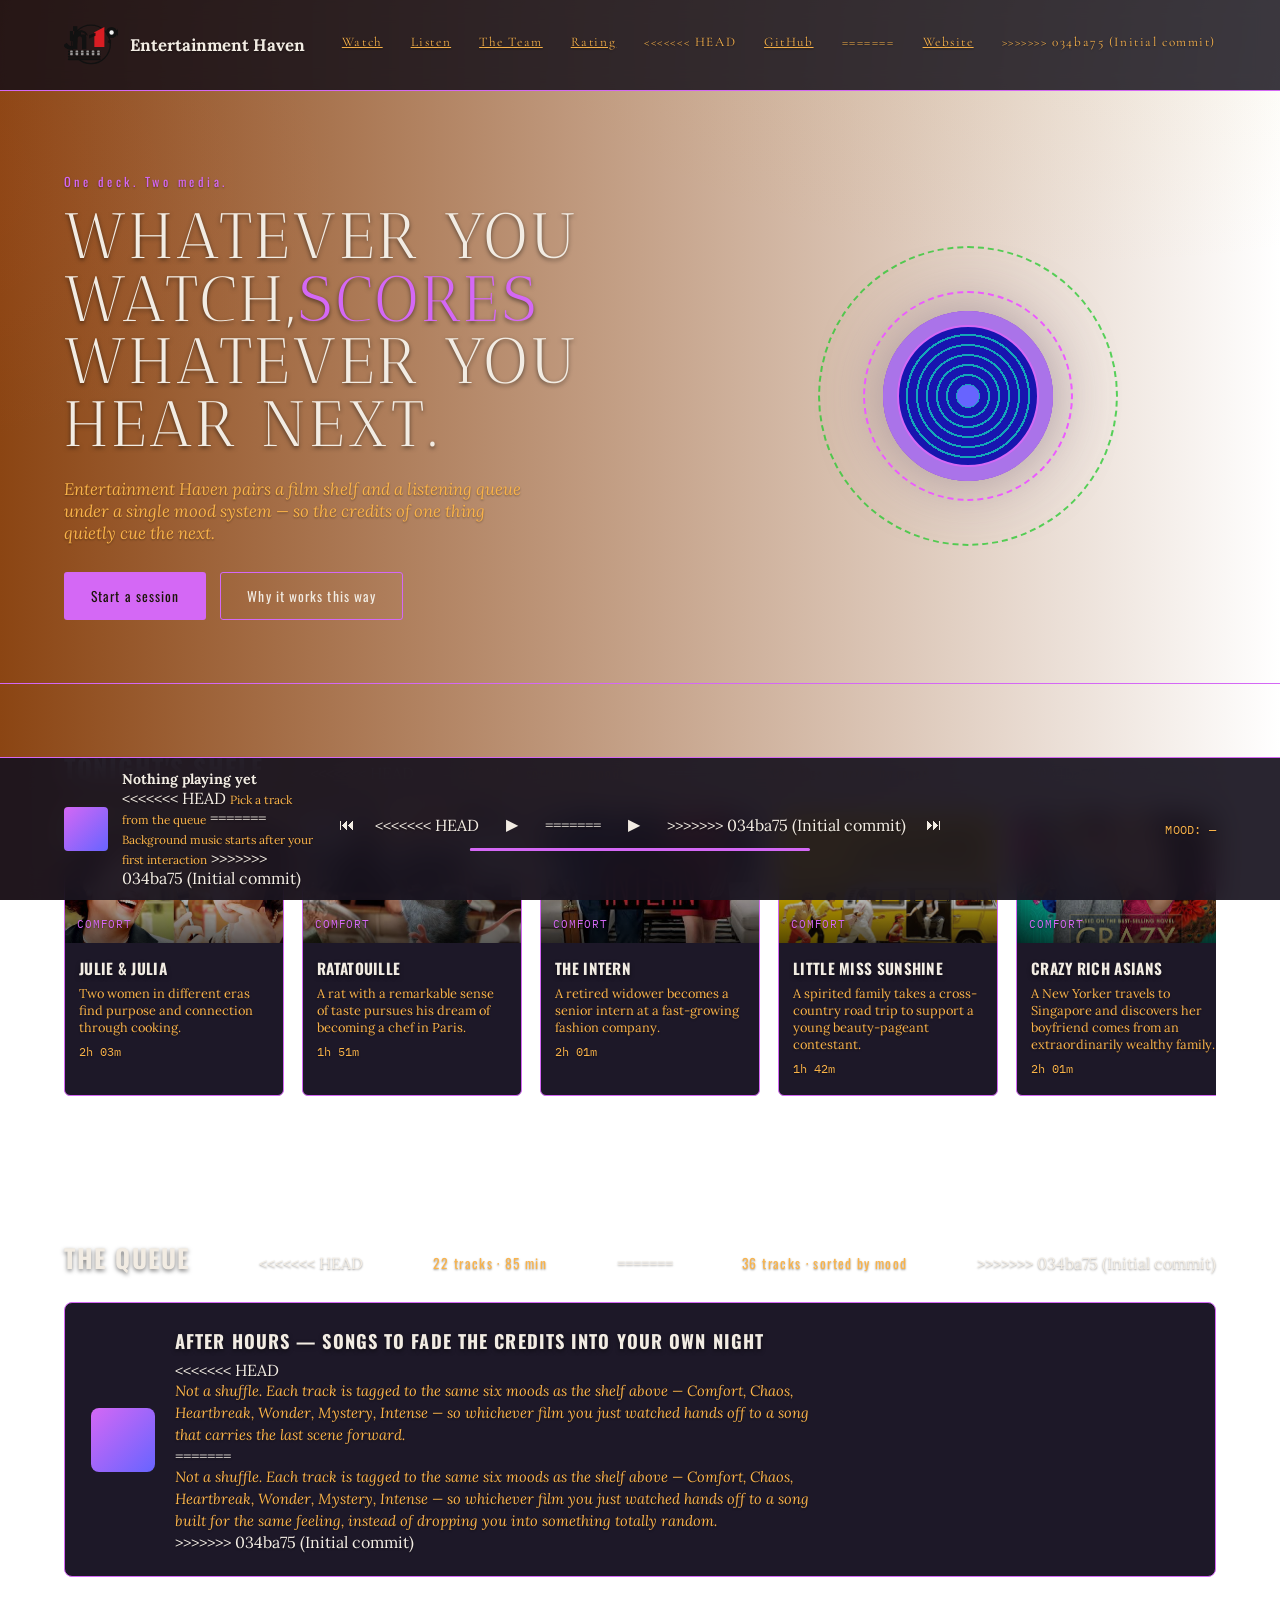
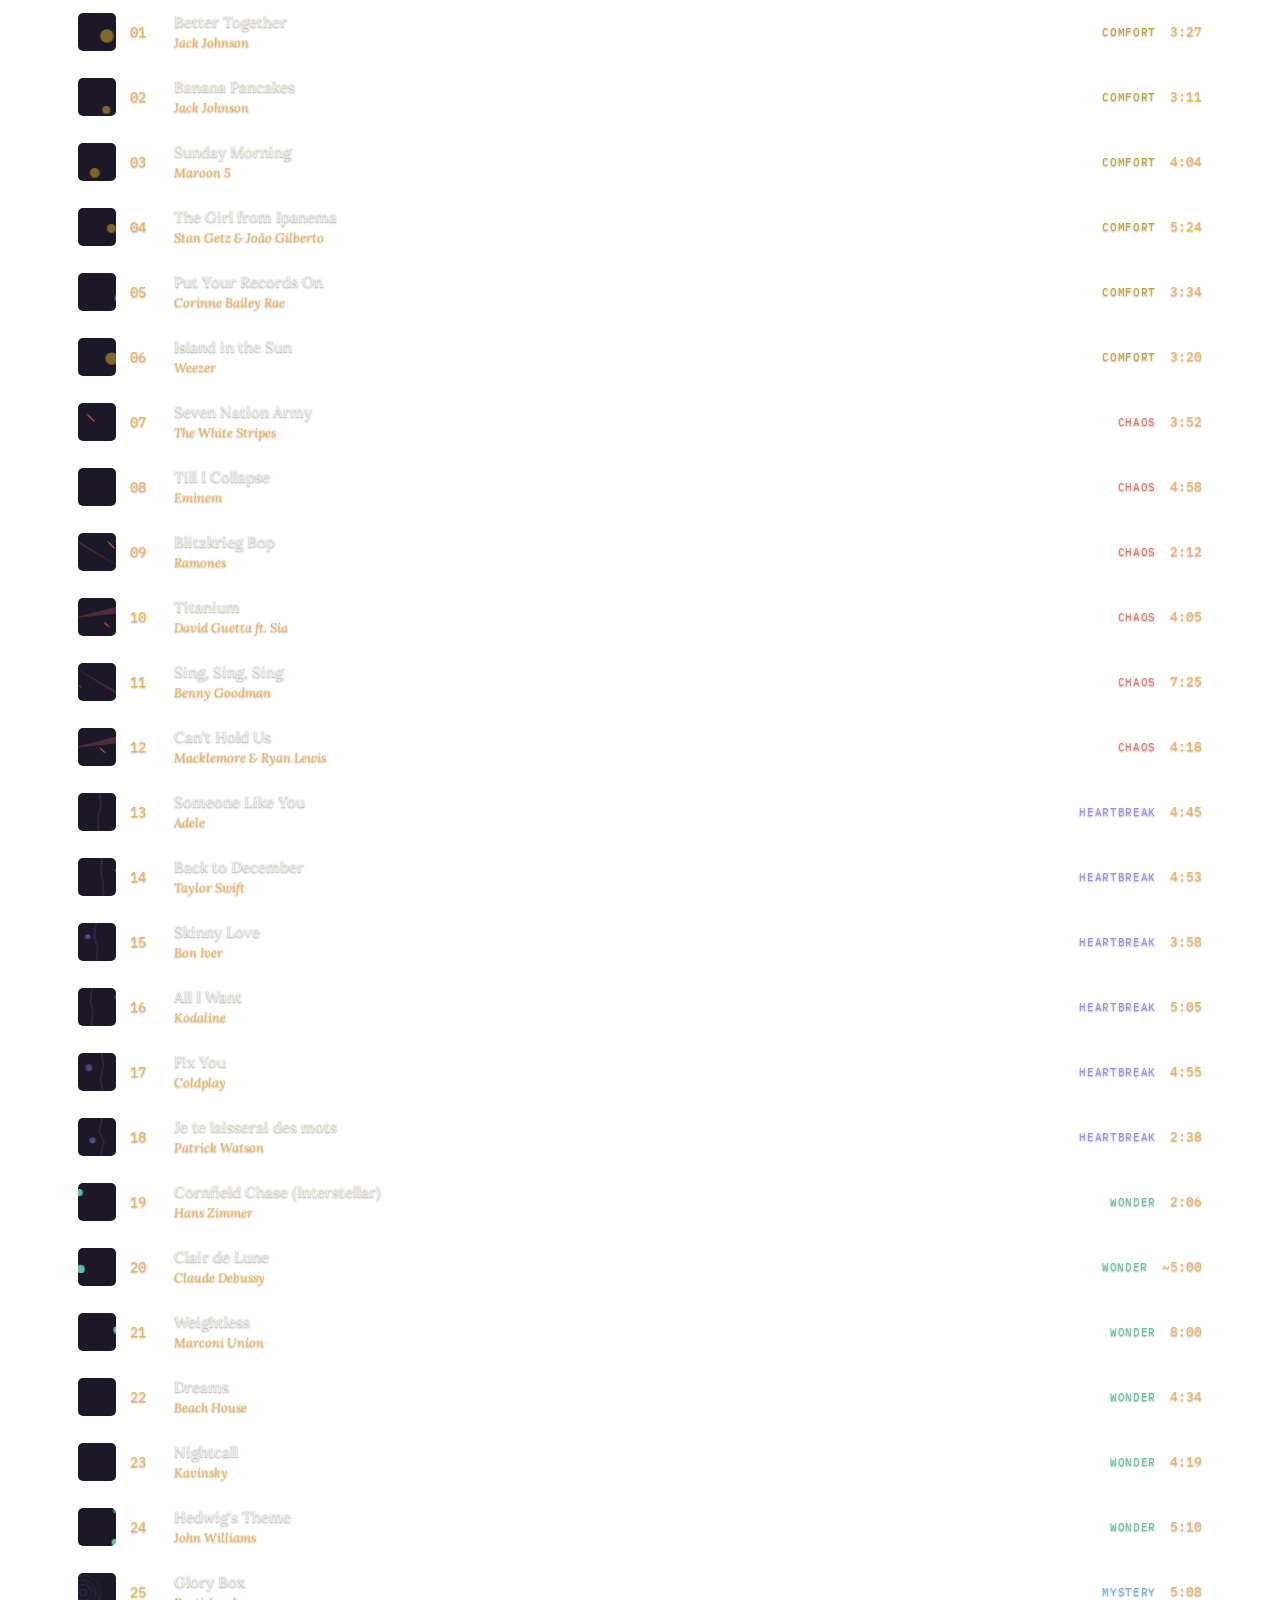
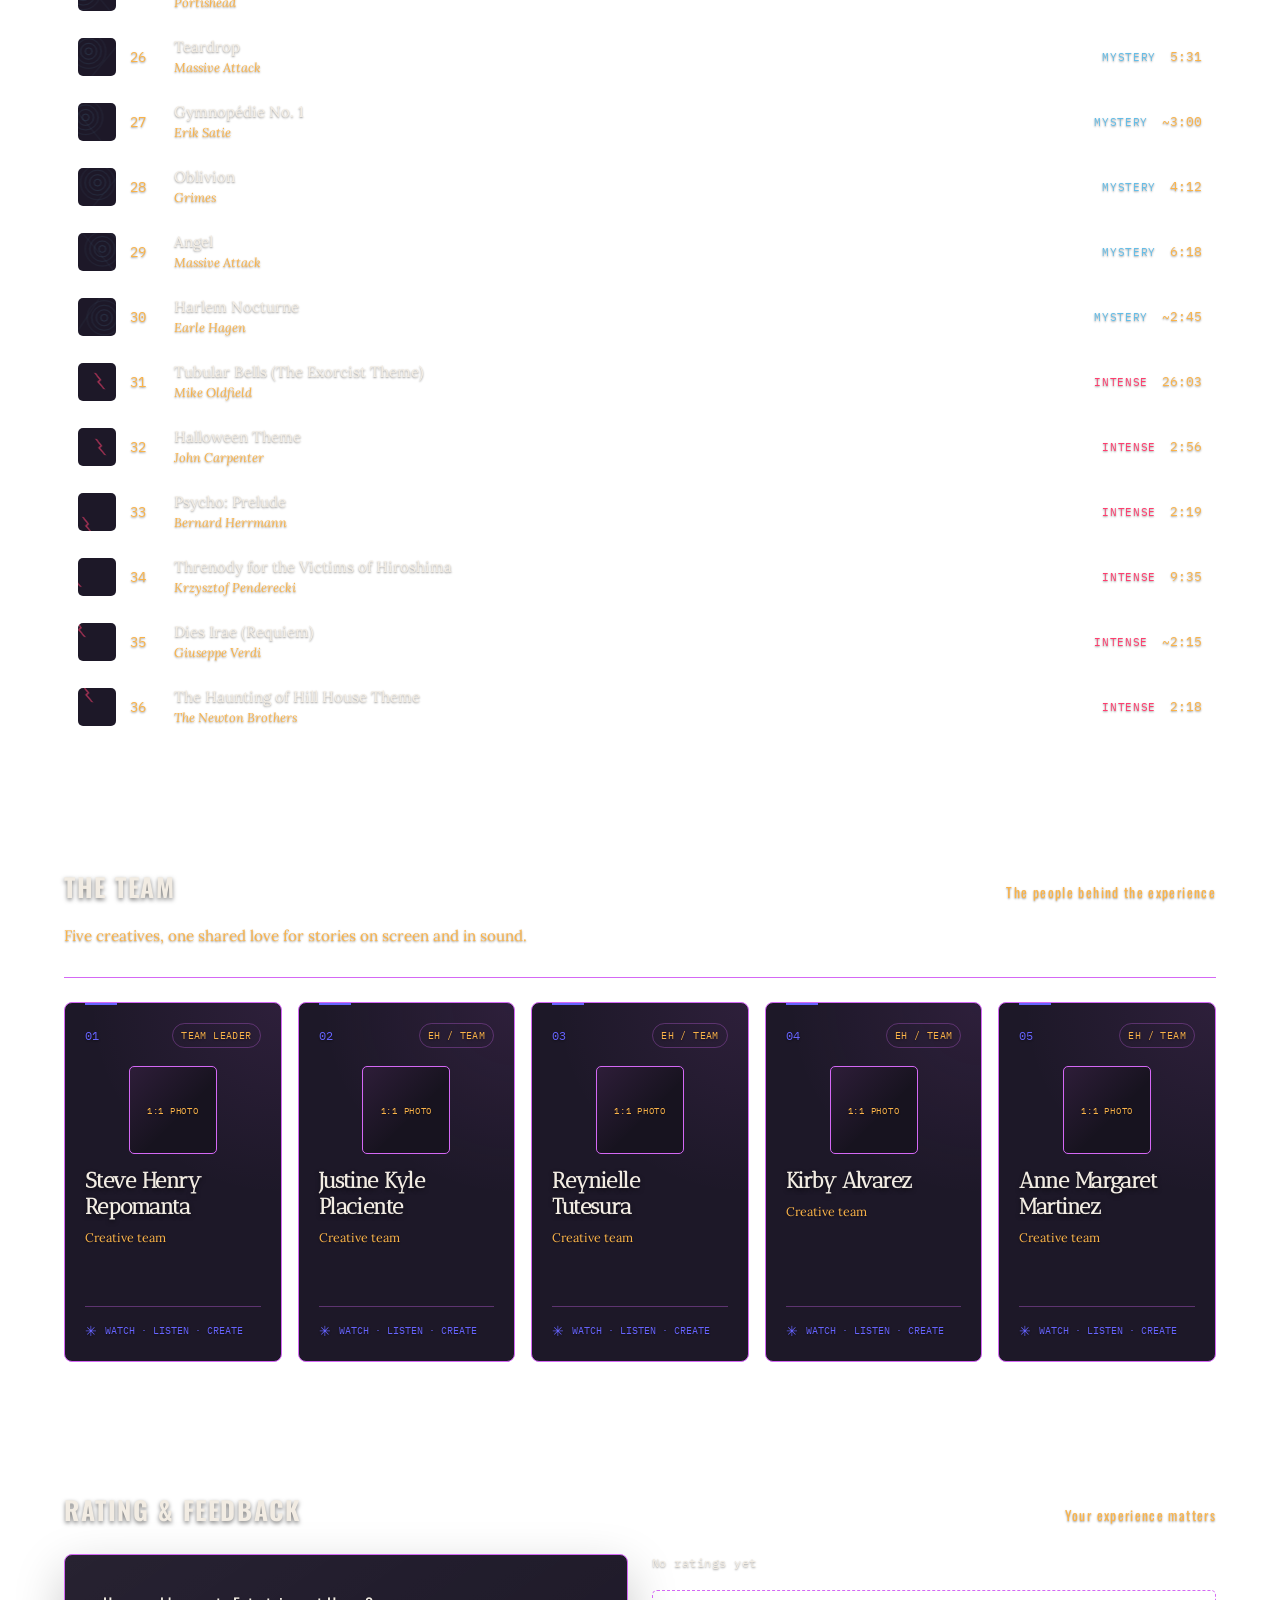
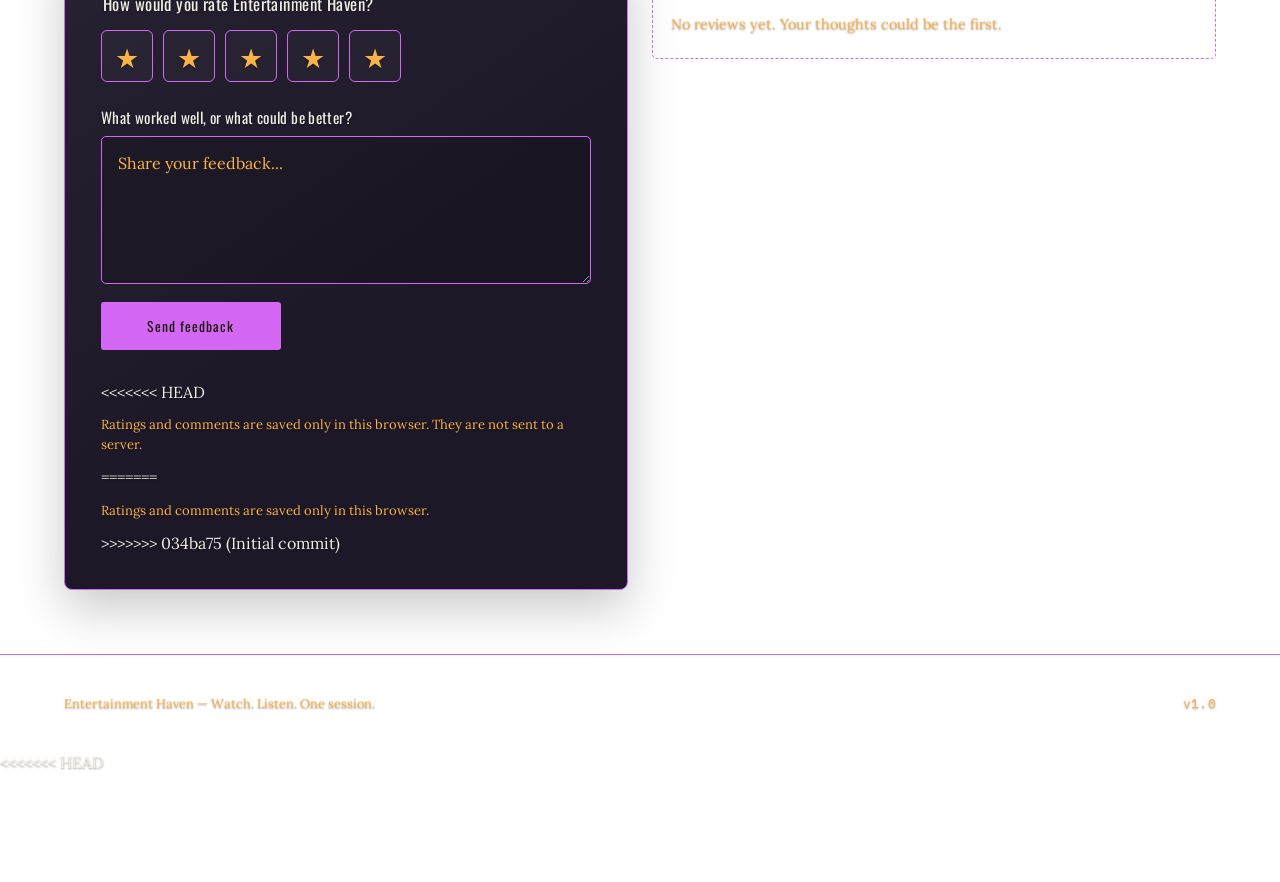
==== commit 47503c05: "Rename blue folder" ====
--- a/index.html
+++ b/index.html
@@ -3,6 +3,7 @@
 <head>
 <meta charset="UTF-8">
 <meta name="viewport" content="width=device-width, initial-scale=1.0">
+<meta name="referrer" content="strict-origin-when-cross-origin">
 <title>Entertainment Haven — When Music Meets Movies.</title>
 <link rel="preconnect" href="https://fonts.googleapis.com">
 <link href="https://fonts.googleapis.com/css2?family=Antic+Didone&family=Cormorant+Garamond:wght@400;500;600&family=Oswald:wght@400;500;600;700&family=Lora:ital,wght@0,400;0,500;1,400&family=IBM+Plex+Mono:wght@400;500&display=swap" rel="stylesheet">
@@ -67,7 +68,11 @@
     <a href="#listen">Listen</a>
     <a href="#about">The Team</a>
     <a href="#rating">Rating</a>
+<<<<<<< HEAD
     <a href="https://cidmiyamura911-ux.github.io/Entertainment-Haven/" target="_blank" rel="noopener">GitHub</a>
+=======
+    <a href="https://cidmiyamura911-ux.github.io/Entertainment-Haven/" target="_blank" rel="noopener">Website</a>
+>>>>>>> 034ba75 (Initial commit)
   </div>
 </nav>
 
@@ -91,7 +96,11 @@
 <section id="watch">
   <div class="section-head">
     <h2>Tonight's shelf</h2>
+<<<<<<< HEAD
     <span class="tag">18 titles · sorted by mood</span>
+=======
+    <span class="tag">36 titles · sorted by mood</span>
+>>>>>>> 034ba75 (Initial commit)
   </div>
   <div class="shelf" id="shelfRow"></div>
 </section>
@@ -127,16 +136,22 @@
           id="movieVideo"
           src=""
           title="Trailer"
-          allow="accelerometer; autoplay; clipboard-write; encrypted-media; gyroscope; picture-in-picture"
+          frameborder="0"
+          referrerpolicy="strict-origin-when-cross-origin"
+          allow="accelerometer; autoplay; clipboard-write; encrypted-media; gyroscope; picture-in-picture; web-share"
           allowfullscreen
           hidden
         ></iframe>
+        <video id="movieNativeVideo" controls playsinline hidden style="width:100%; height:100%; object-fit:contain;"></video>
         <div class="movie-empty" id="movieEmpty">
           <strong id="movieMediaTitle">Trailer unavailable</strong>
           <p id="movieMediaMessage">Add a trailer video to the site to play it here.</p>
         </div>
       </div>
-      <p class="movie-meta">Choose a related film or track from the left.</p>
+      <div style="display:flex; justify-content:space-between; align-items:center; flex-wrap:wrap; gap:10px; margin-top:12px;">
+        <p class="movie-meta" style="margin:0;">Choose a related film or track from the left.</p>
+        <a id="movieExternalLink" class="btn btn-ghost" href="#" target="_blank" rel="noopener noreferrer" style="font-size:0.75rem; padding:6px 14px; text-decoration:none; display:none;">Watch on YouTube ↗</a>
+      </div>
     </section>
   </div>
 </dialog>
@@ -144,14 +159,26 @@
 <section id="listen">
   <div class="section-head">
     <h2>The queue</h2>
+<<<<<<< HEAD
     <span class="tag">22 tracks · 85 min</span>
+=======
+    <span class="tag">36 tracks · sorted by mood</span>
+>>>>>>> 034ba75 (Initial commit)
   </div>
 
   <div class="playlist-intro">
     <div class="swatch"></div>
     <div>
       <h3>After Hours — songs to fade the credits into your own night</h3>
+<<<<<<< HEAD
       <p>Not a shuffle. Each track is tagged to the same six moods as the shelf above — Comfort, Chaos, Heartbreak, Wonder, Mystery, Intense — so whichever film you just watched hands off to a song that carries the last scene forward.</p>
+=======
+      <p>Not a shuffle. Each track is tagged to the same six moods as the shelf above — Comfort, Chaos, Heartbreak, Wonder, Mystery, Intense — so whichever film you just watched hands off to a song built for the same feeling, instead of dropping you into something totally random.</p>
+>>>>>>> 034ba75 (Initial commit)
+    </div>
+    <div class="queue-player-shell" style="display:none;">
+      <div class="queue-player" id="queueYoutube"></div>
+      <p id="queuePlayerStatus" aria-live="polite">Choose a track with a YouTube link to play it here.</p>
     </div>
   </div>
 
@@ -224,7 +251,11 @@
       <textarea id="feedbackText" name="feedback" maxlength="800" required placeholder="Share your feedback..."></textarea>
       <button class="btn btn-solid" type="submit">Send feedback</button>
       <p class="rating-status" id="ratingStatus" role="status" aria-live="polite"></p>
+<<<<<<< HEAD
       <p class="rating-note">Ratings and comments are saved only in this browser. They are not sent to a server.</p>
+=======
+      <p class="rating-note">Ratings and comments are saved only in this browser.</p>
+>>>>>>> 034ba75 (Initial commit)
     </form>
     <div>
       <p class="rating-summary" id="ratingSummary" aria-live="polite">No ratings yet</p>
@@ -242,13 +273,21 @@
     <div class="deck-thumb" id="deckThumb"></div>
     <div>
       <strong id="deckTitle">Nothing playing yet</strong>
+<<<<<<< HEAD
       <span id="deckSub">Pick a track from the queue</span>
+=======
+      <span id="deckSub">Background music starts after your first interaction</span>
+>>>>>>> 034ba75 (Initial commit)
     </div>
   </div>
   <div class="deck-controls">
     <div class="deck-btns">
       <button type="button" title="Previous" onclick="prevTrack()">⏮</button>
+<<<<<<< HEAD
       <button class="play-toggle" id="playToggle" onclick="togglePlay()">▶</button>
+=======
+      <button class="play-toggle" id="playToggle" type="button" title="Play background music" aria-label="Play background music" onclick="togglePlay()">▶</button>
+>>>>>>> 034ba75 (Initial commit)
       <button type="button" title="Next" onclick="nextTrack()">⏭</button>
     </div>
     <div class="scrub"><div class="fill" id="scrubFill"></div></div>
@@ -258,12 +297,26 @@
   </div>
 </div>
 
+<<<<<<< HEAD
 <audio id="mainAudio" loop preload="auto">
   <source src="./audios/YUNDI%20plays%20Mozart_%20Piano%20Sonata%20No.%2011%20in%20A%20Major%2C%20K.%20331%20_Alla%20Turca__%20III.%20Rondo%20alla%20Turca%20%5Bn2Tru4Qa3pc%5D%20%281%29.mp3" type="audio/mpeg">
   <source src="https://cidmiyamura911-ux.github.io/Entertainment-Haven/audios/YUNDI%20plays%20Mozart_%20Piano%20Sonata%20No.%2011%20in%20A%20Major%2C%20K.%20331%20_Alla%20Turca__%20III.%20Rondo%20alla%20Turca%20%5Bn2Tru4Qa3pc%5D%20%281%29.mp3" type="audio/mpeg">
+=======
+<!-- Background music: auto-loops and starts after the first interaction -->
+<audio id="mainAudio" loop preload="auto">
+<<<<<<< HEAD
+  <source src="assets/audio/YUNDI%20plays%20Mozart_%20Piano%20Sonata%20No.%2011%20in%20A%20Major,%20K.%20331%20_Alla%20Turca__%20III.%20Rondo%20alla%20Turca%20%5Bn2Tru4Qa3pc%5D%20(1).mp3" type="audio/mpeg">
+>>>>>>> 034ba75 (Initial commit)
+=======
+  <source src="audios/YUNDI%20plays%20Mozart_%20Piano%20Sonata%20No.%2011%20in%20A%20Major,%20K.%20331%20_Alla%20Turca__%20III.%20Rondo%20alla%20Turca%20%5Bn2Tru4Qa3pc%5D%20(1).mp3" type="audio/mpeg">
+>>>>>>> 166bf71 (Rename blue folder to images)
 </audio>
 <audio id="queueAudio" preload="none"></audio>
 
 <script src="js/script.js"></script>
 </body>
+<<<<<<< HEAD
 </html>
+=======
+</html>
+>>>>>>> 034ba75 (Initial commit)
--- a/css/styles.css
+++ b/css/styles.css
@@ -750,6 +750,12 @@
   border: 0;
 }
 
+#movieVideo[hidden],
+#movieNativeVideo[hidden],
+.movie-empty[hidden] {
+  display: none !important;
+}
+
 .movie-empty {
   position: absolute;
   inset: 0;
@@ -799,7 +805,7 @@
 
 .playlist-intro {
   display: grid;
-  grid-template-columns: auto 1fr;
+  grid-template-columns: auto minmax(0, 1fr) minmax(200px, 356px);
   gap: 20px;
   align-items: center;
   margin-bottom: 22px;
@@ -807,6 +813,32 @@
   background: var(--panel);
   border: 1px solid var(--hair);
   border-radius: 8px;
+}
+
+.queue-player-shell {
+  width: 100%;
+  overflow: hidden;
+  border-radius: 5px;
+  background: #000;
+}
+
+.queue-player {
+  width: 100%;
+  height: 200px;
+}
+
+.queue-player iframe {
+  display: block;
+  width: 100% !important;
+  height: 200px !important;
+  border: 0;
+}
+
+#queuePlayerStatus {
+  margin: 0;
+  padding: 8px 10px;
+  color: var(--muted);
+  font-size: 0.75rem;
 }
 
 .playlist-intro .swatch {
@@ -1383,6 +1415,10 @@
     text-align: center;
   }
 
+  .queue-player-shell {
+    width: min(100%, 356px);
+  }
+
   .track-row {
     grid-template-columns: 36px 22px minmax(0, 1fr) auto;
     gap: 10px;
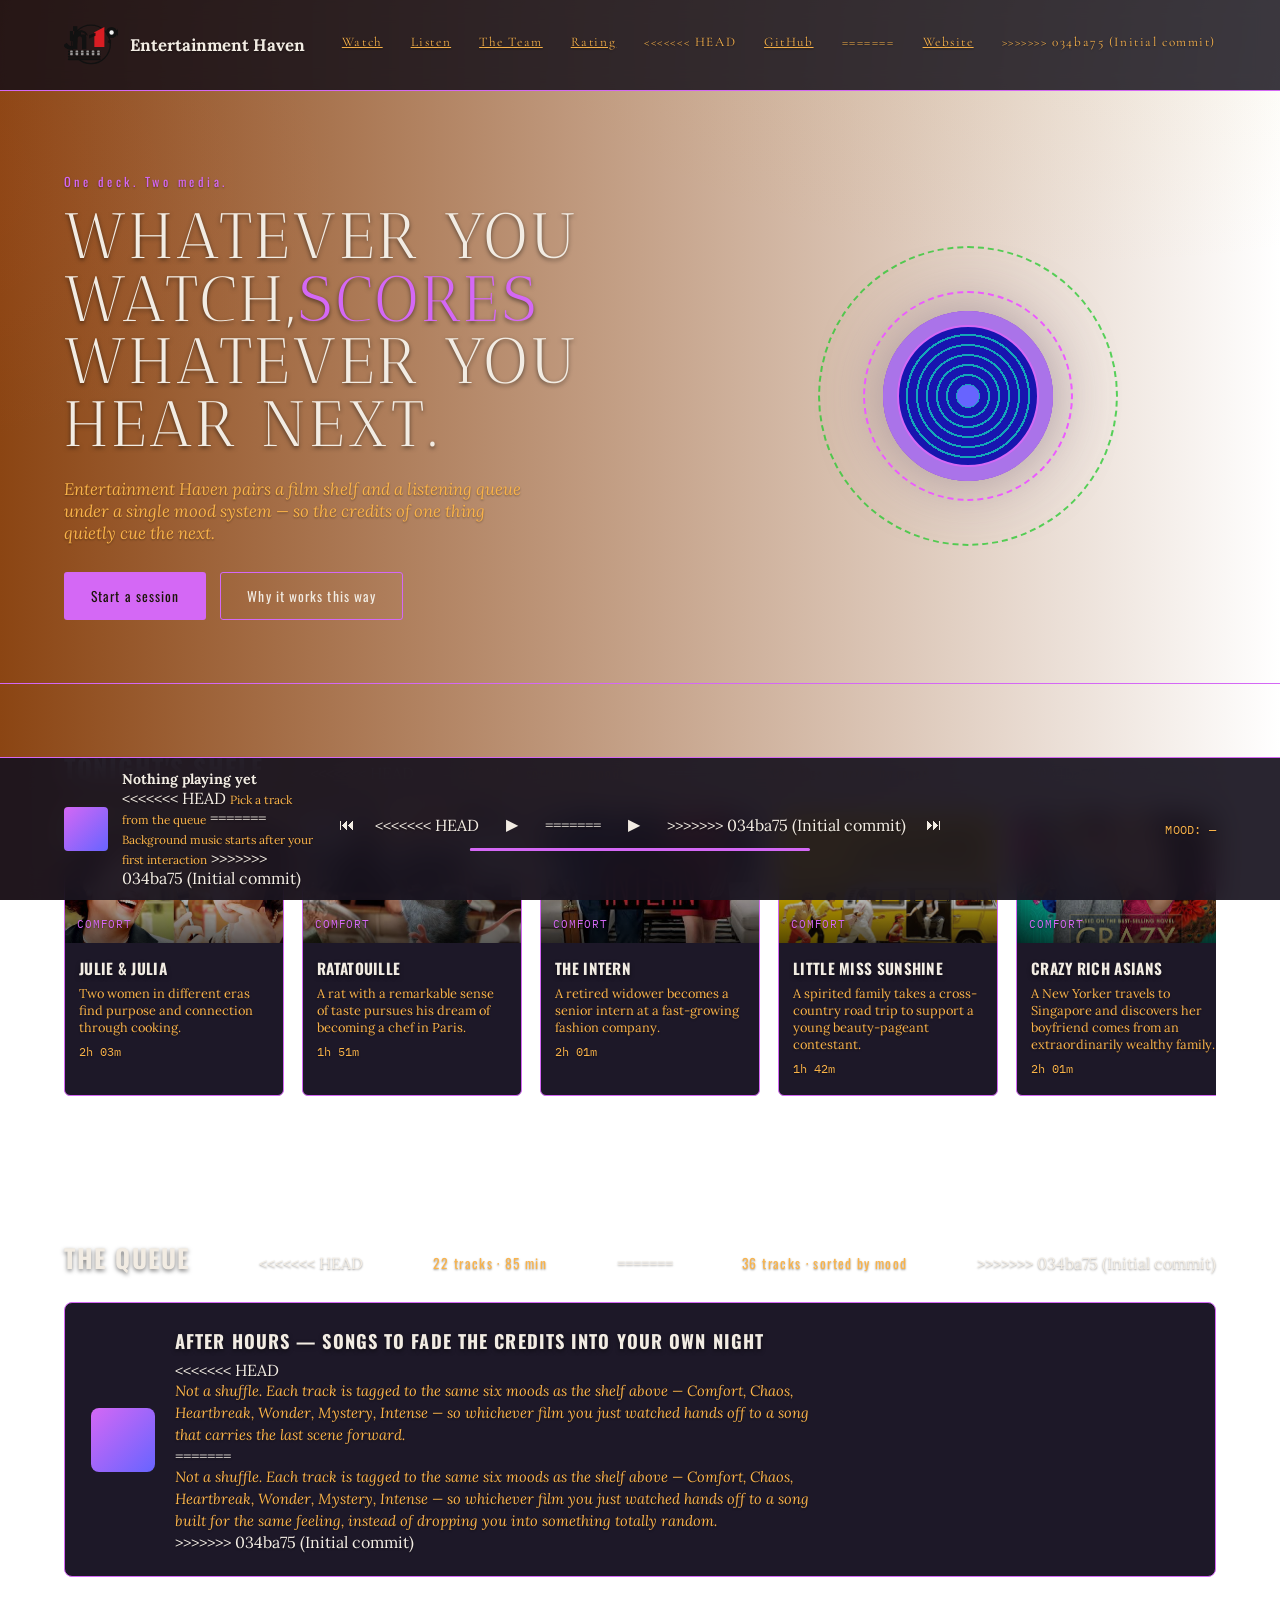
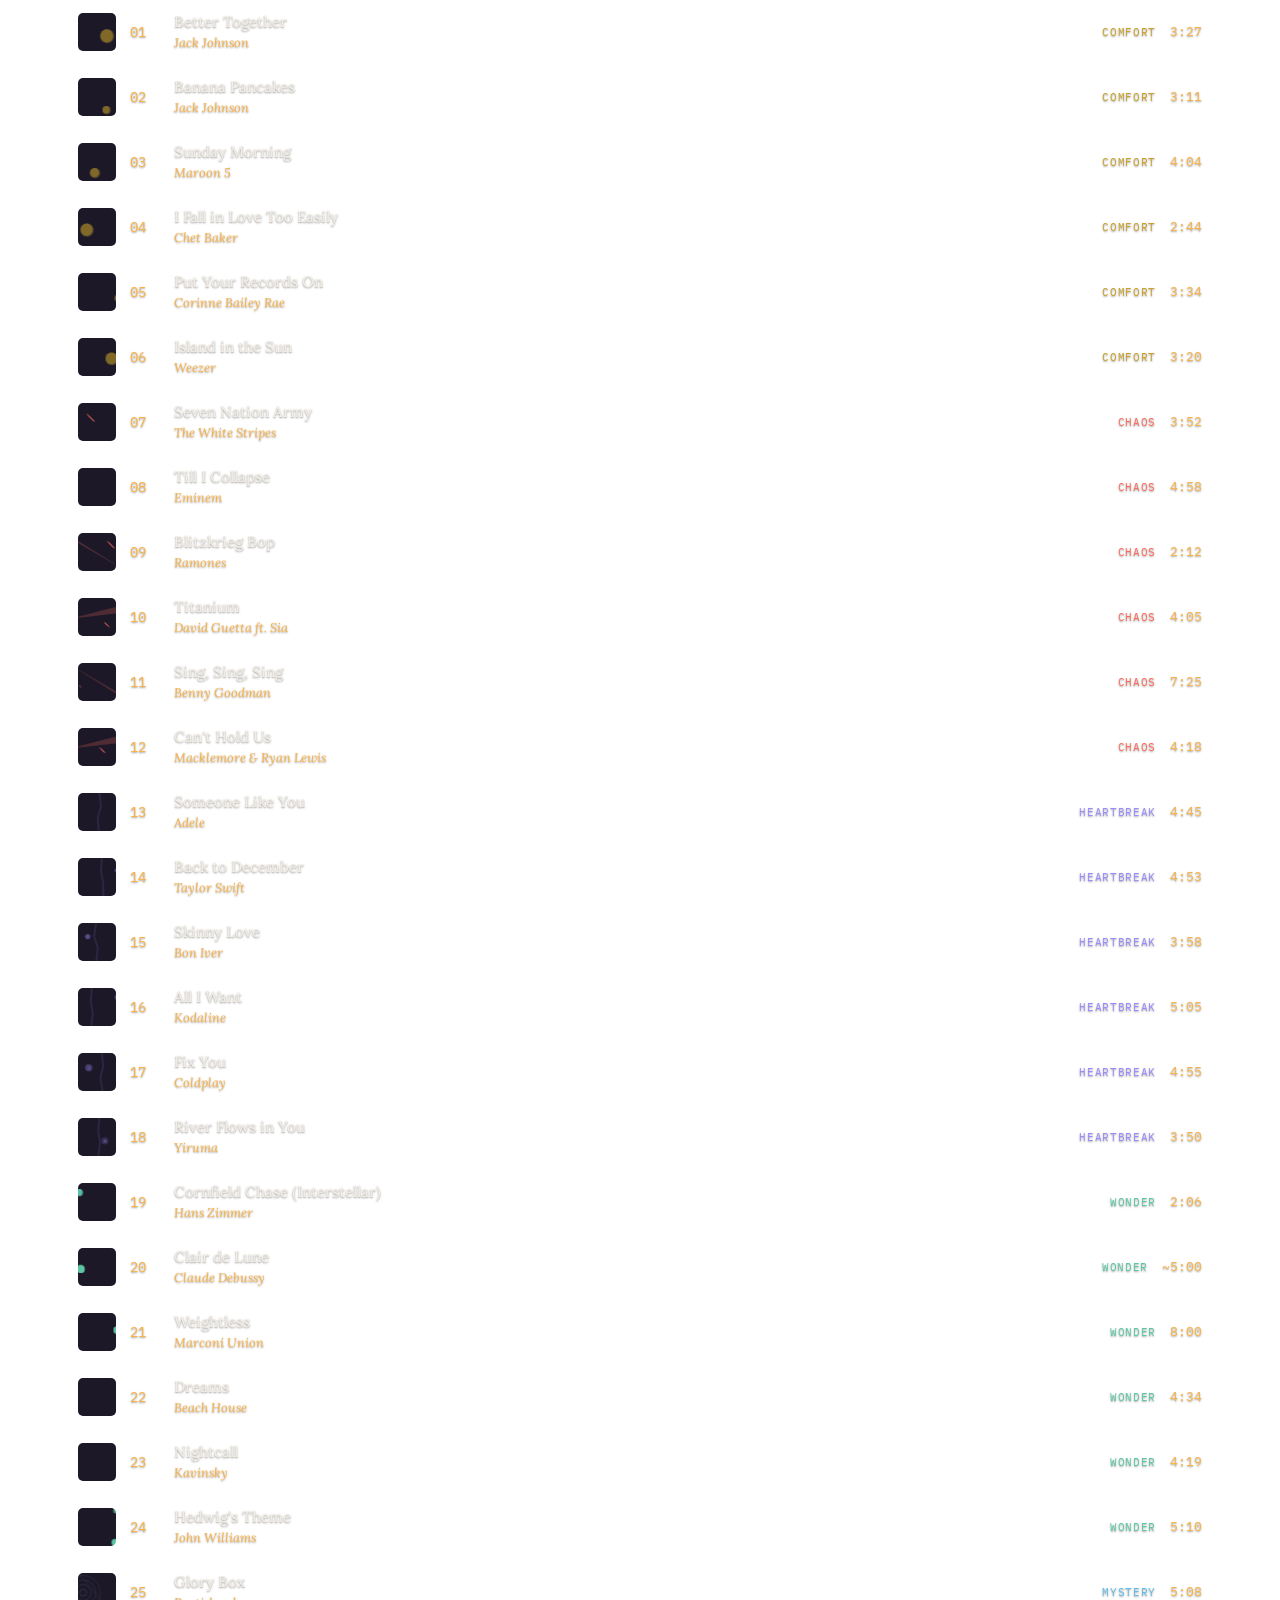
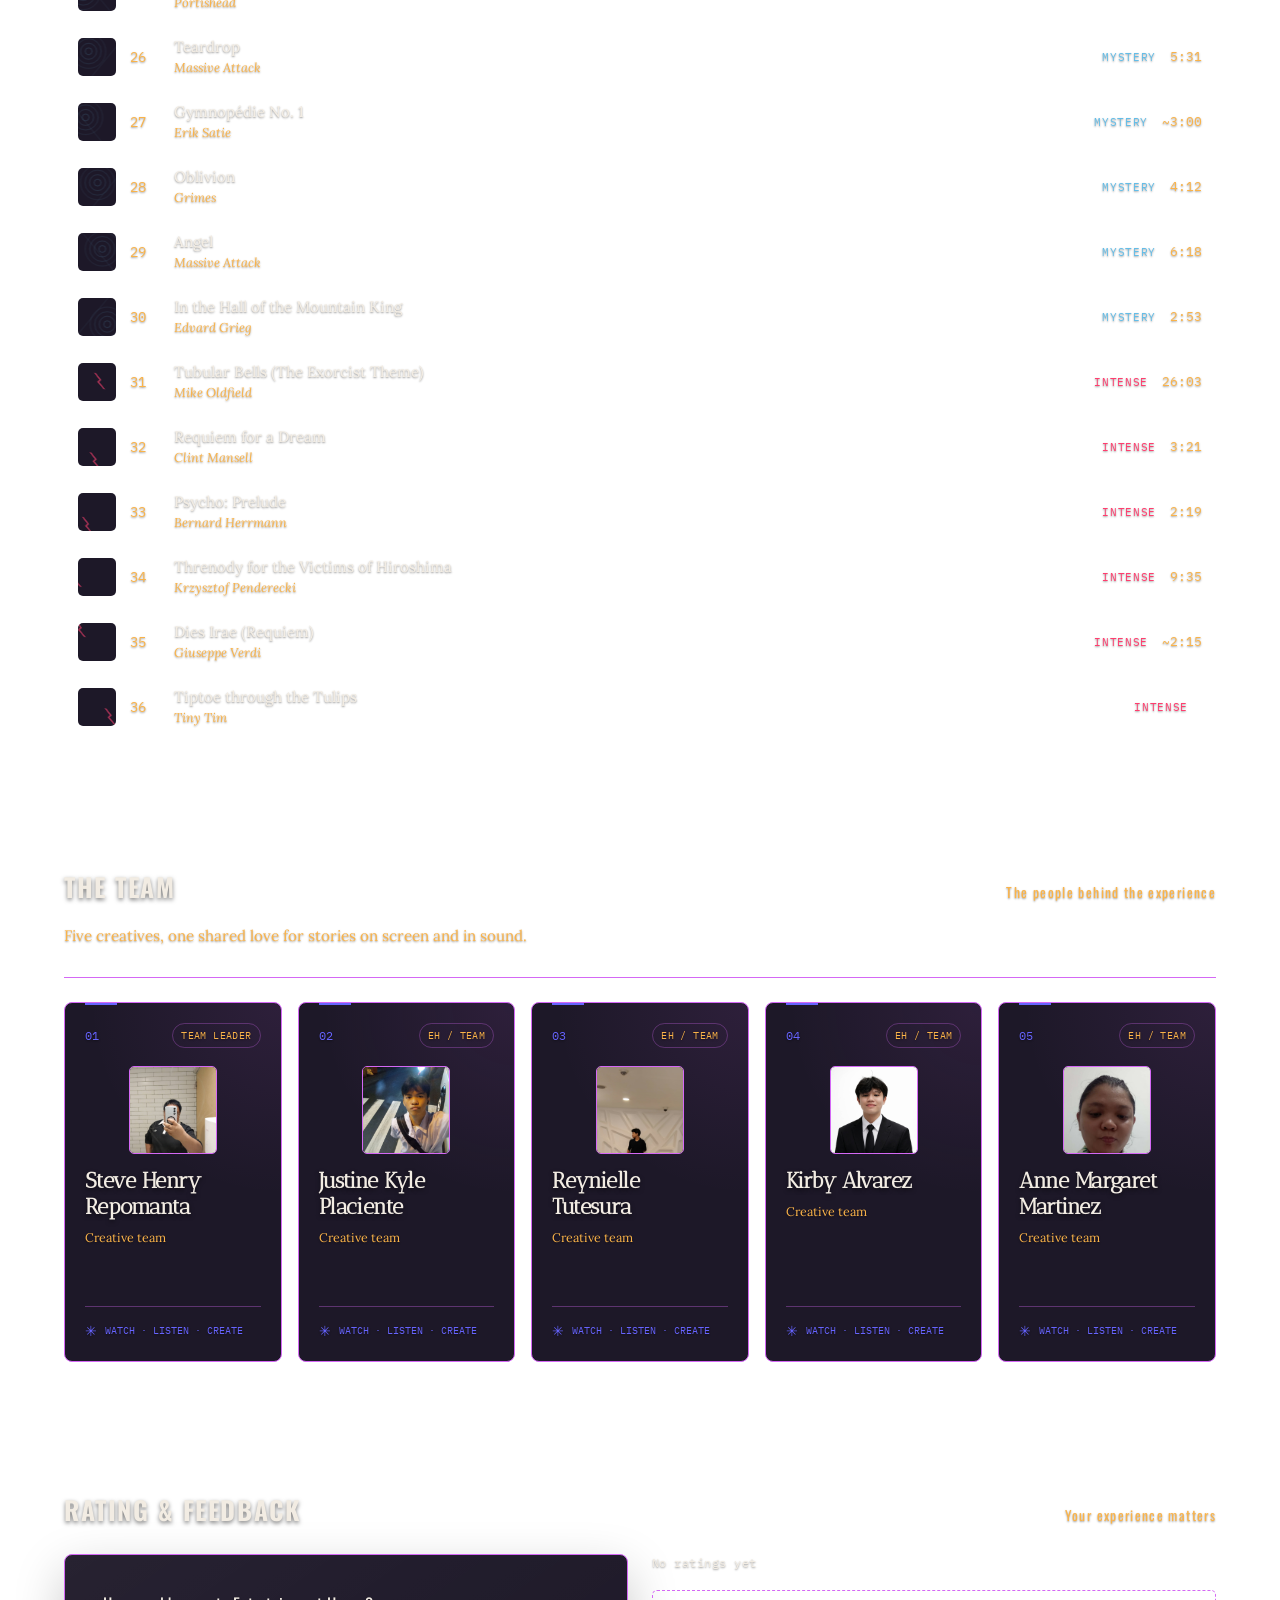
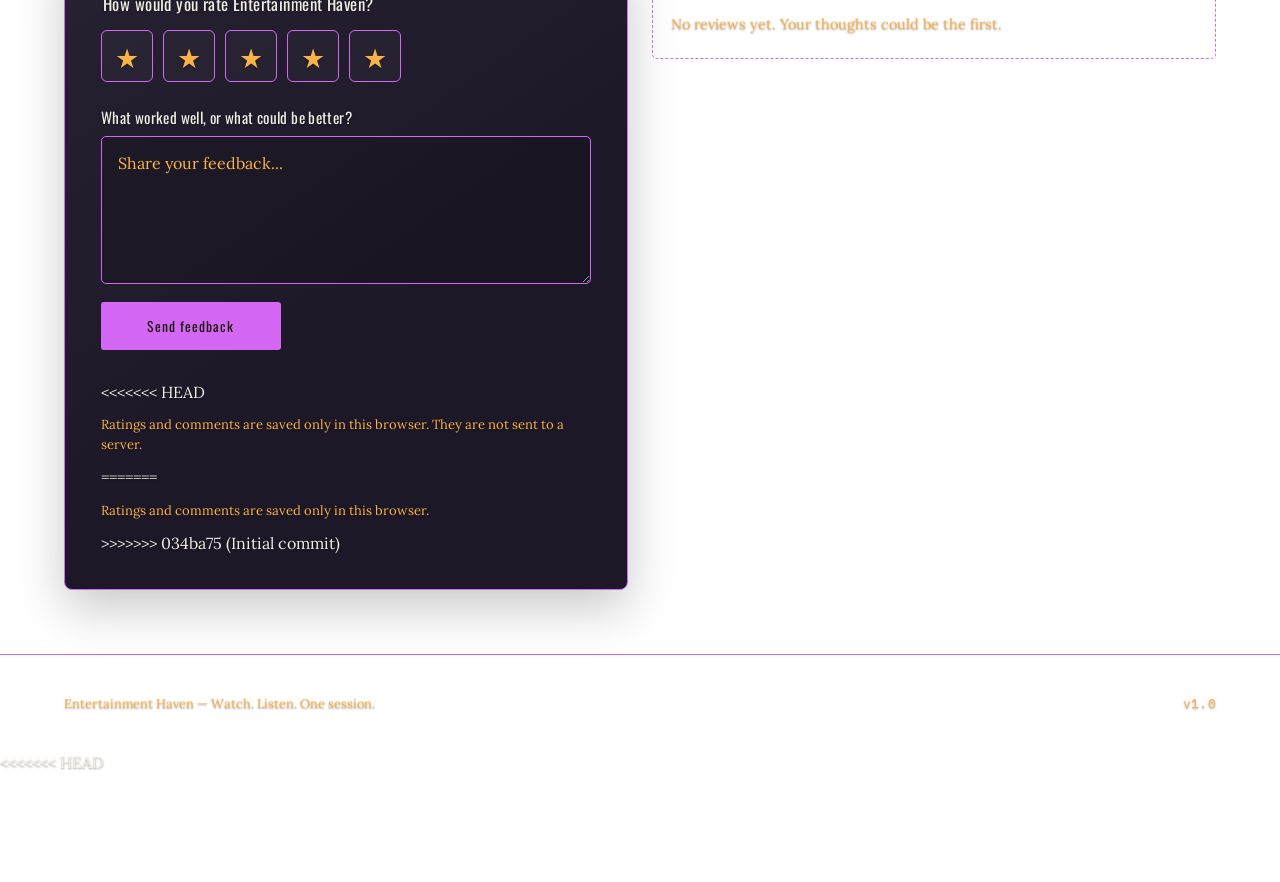
==== commit 7be15403: "Add local server script, update HTML for video playback, and enhance movie data structure" ====
--- a/index.html
+++ b/index.html
@@ -194,35 +194,35 @@
   <ol class="team-grid" aria-label="Entertainment Haven team">
     <li class="team-card">
       <div class="team-card-top"><span class="team-number">01</span><span class="team-badge">TEAM LEADER</span></div>
-      <div class="team-photo" aria-hidden="true"><span>1:1 PHOTO</span></div>
+      <div class="team-photo" aria-hidden="true"><img src="team/Steve.jpg" alt="Steve Henry Repomanta"></div>
       <h3>Steve Henry<br>Repomanta</h3>
       <p class="team-role">Creative team</p>
       <div class="team-card-footer"><span class="team-spark" aria-hidden="true">✳</span><span>Watch · Listen · Create</span></div>
     </li>
     <li class="team-card">
       <div class="team-card-top"><span class="team-number">02</span><span class="team-badge">EH / TEAM</span></div>
-      <div class="team-photo" aria-hidden="true"><span>1:1 PHOTO</span></div>
+      <div class="team-photo" aria-hidden="true"><img src="team/Justin.jpg" alt="Justine Kyle Placiente"></div>
       <h3>Justine Kyle<br>Placiente</h3>
       <p class="team-role">Creative team</p>
       <div class="team-card-footer"><span class="team-spark" aria-hidden="true">✳</span><span>Watch · Listen · Create</span></div>
     </li>
     <li class="team-card">
       <div class="team-card-top"><span class="team-number">03</span><span class="team-badge">EH / TEAM</span></div>
-      <div class="team-photo" aria-hidden="true"><span>1:1 PHOTO</span></div>
+      <div class="team-photo" aria-hidden="true"><img src="team/Reynielle.jpg" alt="Reynielle Tutesura"></div>
       <h3>Reynielle<br>Tutesura</h3>
       <p class="team-role">Creative team</p>
       <div class="team-card-footer"><span class="team-spark" aria-hidden="true">✳</span><span>Watch · Listen · Create</span></div>
     </li>
     <li class="team-card">
       <div class="team-card-top"><span class="team-number">04</span><span class="team-badge">EH / TEAM</span></div>
-      <div class="team-photo" aria-hidden="true"><span>1:1 PHOTO</span></div>
+      <div class="team-photo" aria-hidden="true"><img src="team/Kirby.jpg" alt="Kirby Alvarez"></div>
       <h3>Kirby Alvarez</h3>
       <p class="team-role">Creative team</p>
       <div class="team-card-footer"><span class="team-spark" aria-hidden="true">✳</span><span>Watch · Listen · Create</span></div>
     </li>
     <li class="team-card">
       <div class="team-card-top"><span class="team-number">05</span><span class="team-badge">EH / TEAM</span></div>
-      <div class="team-photo" aria-hidden="true"><span>1:1 PHOTO</span></div>
+      <div class="team-photo" aria-hidden="true"><img src="team/Anne.jpg" alt="Anne Margaret Martinez"></div>
       <h3>Anne Margaret<br>Martinez</h3>
       <p class="team-role">Creative team</p>
       <div class="team-card-footer"><span class="team-spark" aria-hidden="true">✳</span><span>Watch · Listen · Create</span></div>
--- a/css/styles.css
+++ b/css/styles.css
@@ -387,6 +387,13 @@
   letter-spacing: 0.08em;
 }
 
+.team-photo img {
+  width: 100%;
+  height: 100%;
+  object-fit: cover;
+  display: block;
+}
+
 .team-card h3 {
   margin: 14px 0 8px;
   color: var(--text);
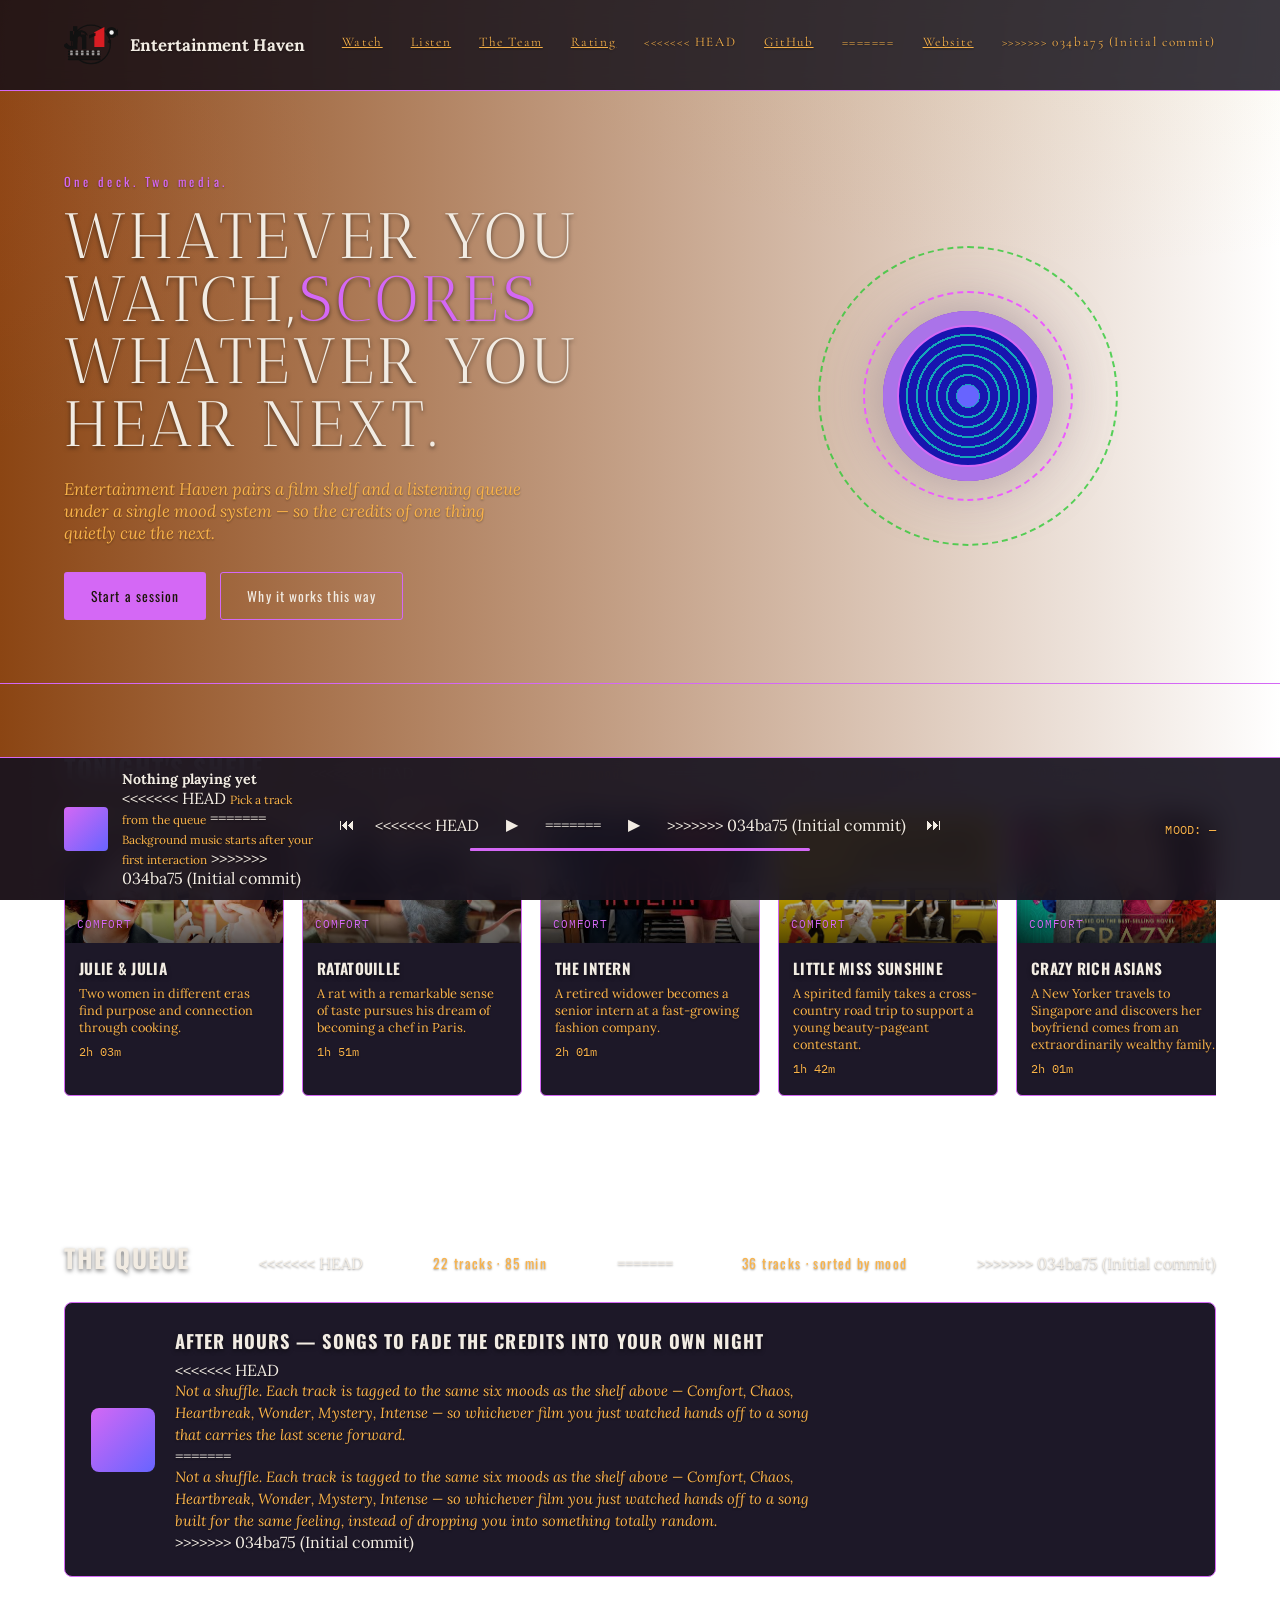
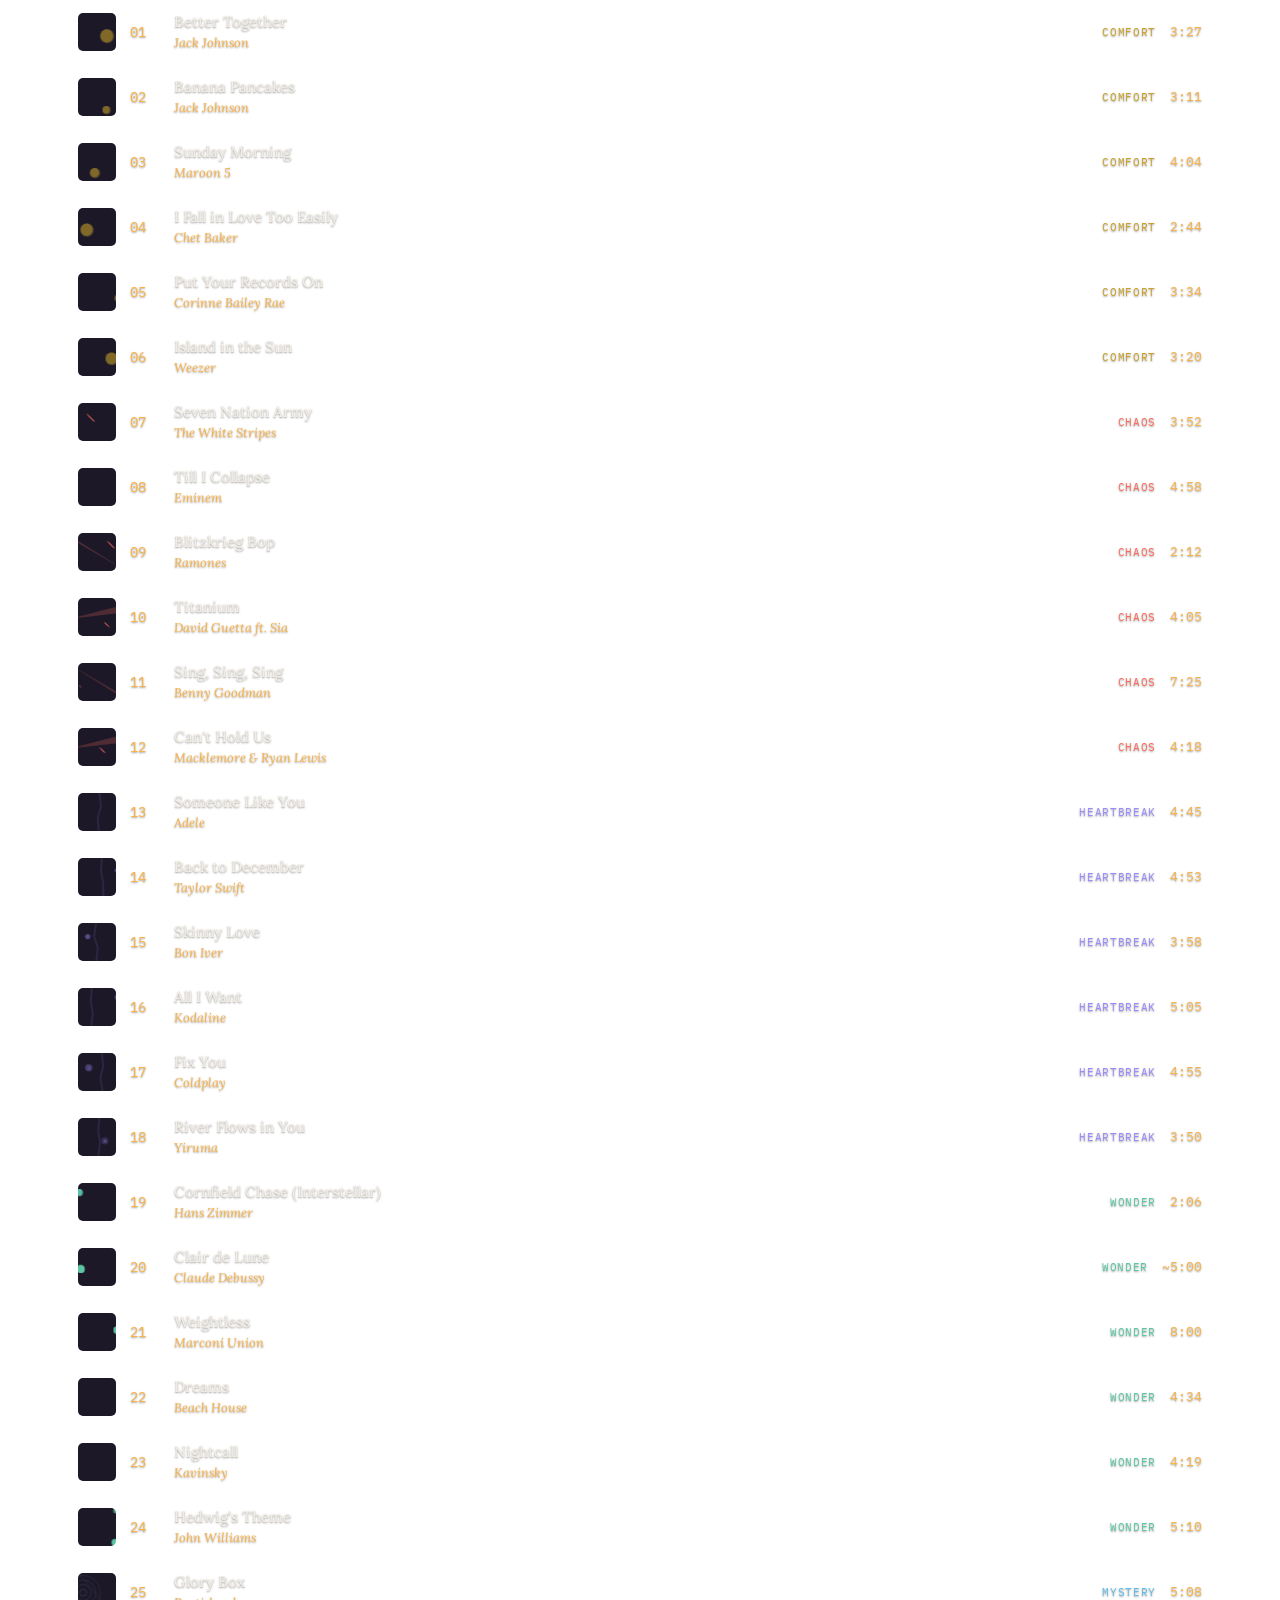
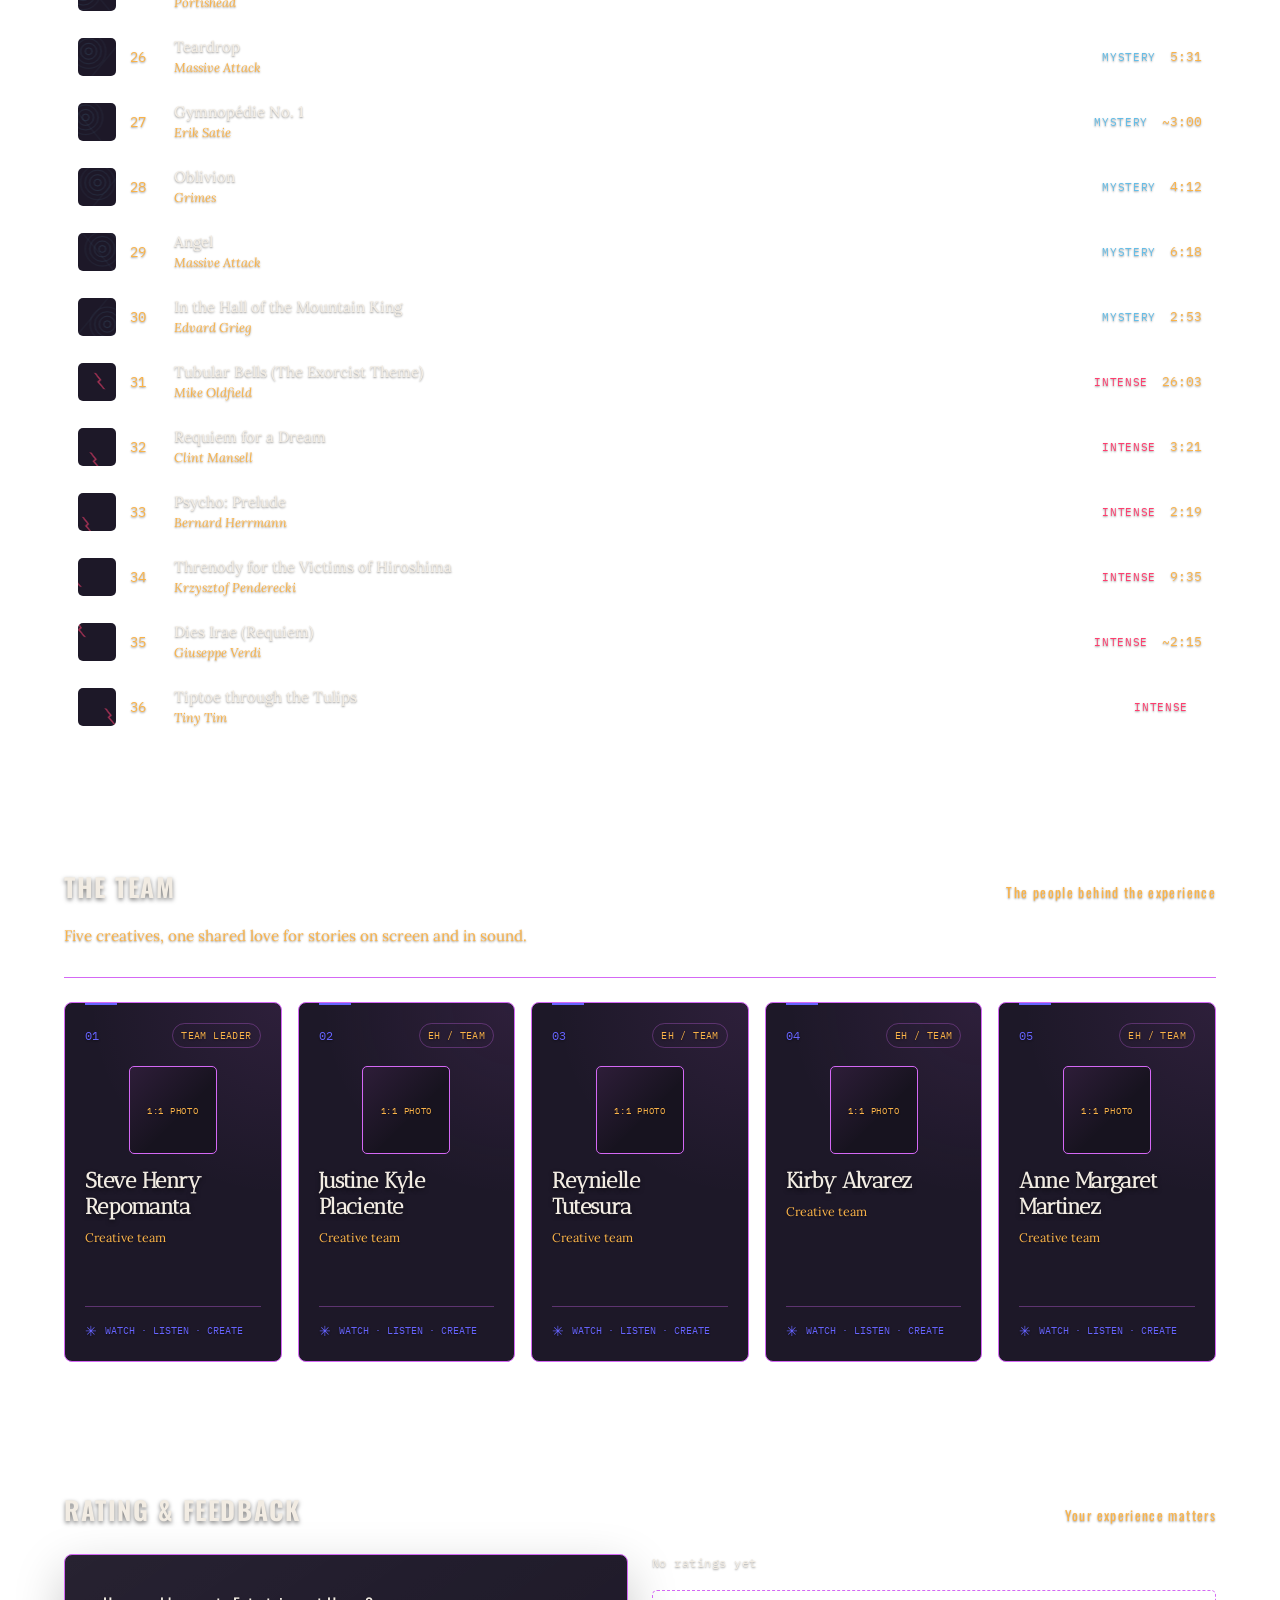
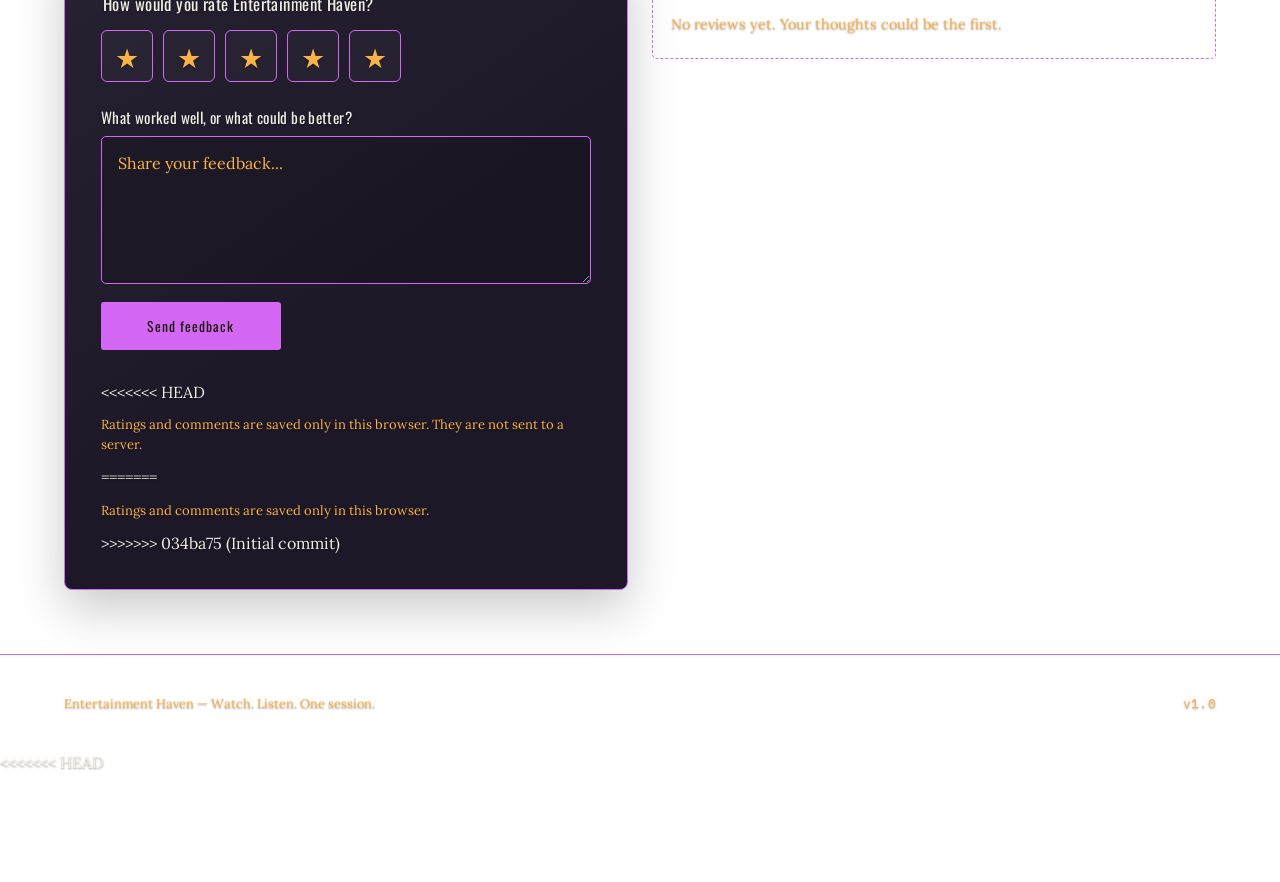
==== commit 2f1547e0: "Initial commit" ====
--- a/index.html
+++ b/index.html
@@ -3,7 +3,6 @@
 <head>
 <meta charset="UTF-8">
 <meta name="viewport" content="width=device-width, initial-scale=1.0">
-<meta name="referrer" content="strict-origin-when-cross-origin">
 <title>Entertainment Haven — When Music Meets Movies.</title>
 <link rel="preconnect" href="https://fonts.googleapis.com">
 <link href="https://fonts.googleapis.com/css2?family=Antic+Didone&family=Cormorant+Garamond:wght@400;500;600&family=Oswald:wght@400;500;600;700&family=Lora:ital,wght@0,400;0,500;1,400&family=IBM+Plex+Mono:wght@400;500&display=swap" rel="stylesheet">
@@ -136,22 +135,16 @@
           id="movieVideo"
           src=""
           title="Trailer"
-          frameborder="0"
-          referrerpolicy="strict-origin-when-cross-origin"
-          allow="accelerometer; autoplay; clipboard-write; encrypted-media; gyroscope; picture-in-picture; web-share"
+          allow="accelerometer; autoplay; clipboard-write; encrypted-media; gyroscope; picture-in-picture"
           allowfullscreen
           hidden
         ></iframe>
-        <video id="movieNativeVideo" controls playsinline hidden style="width:100%; height:100%; object-fit:contain;"></video>
         <div class="movie-empty" id="movieEmpty">
           <strong id="movieMediaTitle">Trailer unavailable</strong>
           <p id="movieMediaMessage">Add a trailer video to the site to play it here.</p>
         </div>
       </div>
-      <div style="display:flex; justify-content:space-between; align-items:center; flex-wrap:wrap; gap:10px; margin-top:12px;">
-        <p class="movie-meta" style="margin:0;">Choose a related film or track from the left.</p>
-        <a id="movieExternalLink" class="btn btn-ghost" href="#" target="_blank" rel="noopener noreferrer" style="font-size:0.75rem; padding:6px 14px; text-decoration:none; display:none;">Watch on YouTube ↗</a>
-      </div>
+      <p class="movie-meta">Choose a related film or track from the left.</p>
     </section>
   </div>
 </dialog>
@@ -176,10 +169,6 @@
       <p>Not a shuffle. Each track is tagged to the same six moods as the shelf above — Comfort, Chaos, Heartbreak, Wonder, Mystery, Intense — so whichever film you just watched hands off to a song built for the same feeling, instead of dropping you into something totally random.</p>
 >>>>>>> 034ba75 (Initial commit)
     </div>
-    <div class="queue-player-shell" style="display:none;">
-      <div class="queue-player" id="queueYoutube"></div>
-      <p id="queuePlayerStatus" aria-live="polite">Choose a track with a YouTube link to play it here.</p>
-    </div>
   </div>
 
   <div id="trackList"></div>
@@ -194,35 +183,35 @@
   <ol class="team-grid" aria-label="Entertainment Haven team">
     <li class="team-card">
       <div class="team-card-top"><span class="team-number">01</span><span class="team-badge">TEAM LEADER</span></div>
-      <div class="team-photo" aria-hidden="true"><img src="team/Steve.jpg" alt="Steve Henry Repomanta"></div>
+      <div class="team-photo" aria-hidden="true"><span>1:1 PHOTO</span></div>
       <h3>Steve Henry<br>Repomanta</h3>
       <p class="team-role">Creative team</p>
       <div class="team-card-footer"><span class="team-spark" aria-hidden="true">✳</span><span>Watch · Listen · Create</span></div>
     </li>
     <li class="team-card">
       <div class="team-card-top"><span class="team-number">02</span><span class="team-badge">EH / TEAM</span></div>
-      <div class="team-photo" aria-hidden="true"><img src="team/Justin.jpg" alt="Justine Kyle Placiente"></div>
+      <div class="team-photo" aria-hidden="true"><span>1:1 PHOTO</span></div>
       <h3>Justine Kyle<br>Placiente</h3>
       <p class="team-role">Creative team</p>
       <div class="team-card-footer"><span class="team-spark" aria-hidden="true">✳</span><span>Watch · Listen · Create</span></div>
     </li>
     <li class="team-card">
       <div class="team-card-top"><span class="team-number">03</span><span class="team-badge">EH / TEAM</span></div>
-      <div class="team-photo" aria-hidden="true"><img src="team/Reynielle.jpg" alt="Reynielle Tutesura"></div>
+      <div class="team-photo" aria-hidden="true"><span>1:1 PHOTO</span></div>
       <h3>Reynielle<br>Tutesura</h3>
       <p class="team-role">Creative team</p>
       <div class="team-card-footer"><span class="team-spark" aria-hidden="true">✳</span><span>Watch · Listen · Create</span></div>
     </li>
     <li class="team-card">
       <div class="team-card-top"><span class="team-number">04</span><span class="team-badge">EH / TEAM</span></div>
-      <div class="team-photo" aria-hidden="true"><img src="team/Kirby.jpg" alt="Kirby Alvarez"></div>
+      <div class="team-photo" aria-hidden="true"><span>1:1 PHOTO</span></div>
       <h3>Kirby Alvarez</h3>
       <p class="team-role">Creative team</p>
       <div class="team-card-footer"><span class="team-spark" aria-hidden="true">✳</span><span>Watch · Listen · Create</span></div>
     </li>
     <li class="team-card">
       <div class="team-card-top"><span class="team-number">05</span><span class="team-badge">EH / TEAM</span></div>
-      <div class="team-photo" aria-hidden="true"><img src="team/Anne.jpg" alt="Anne Margaret Martinez"></div>
+      <div class="team-photo" aria-hidden="true"><span>1:1 PHOTO</span></div>
       <h3>Anne Margaret<br>Martinez</h3>
       <p class="team-role">Creative team</p>
       <div class="team-card-footer"><span class="team-spark" aria-hidden="true">✳</span><span>Watch · Listen · Create</span></div>
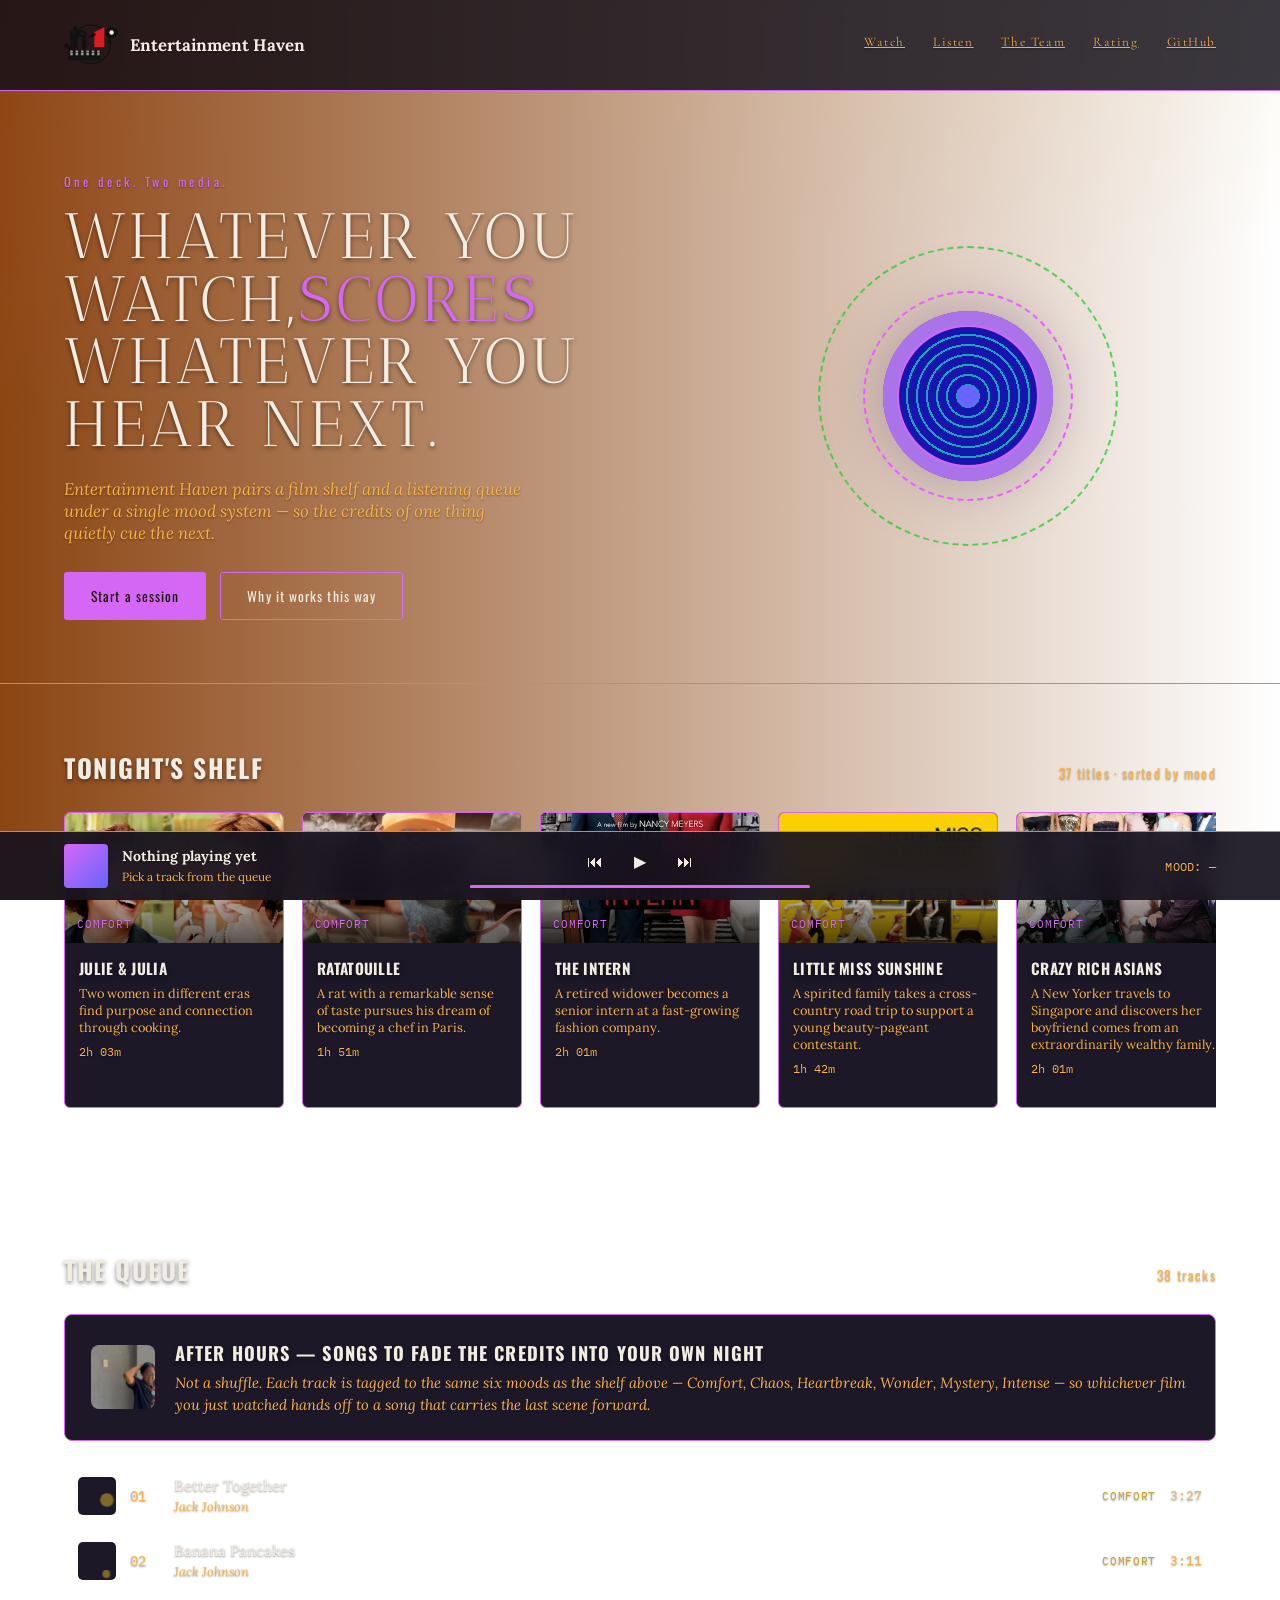
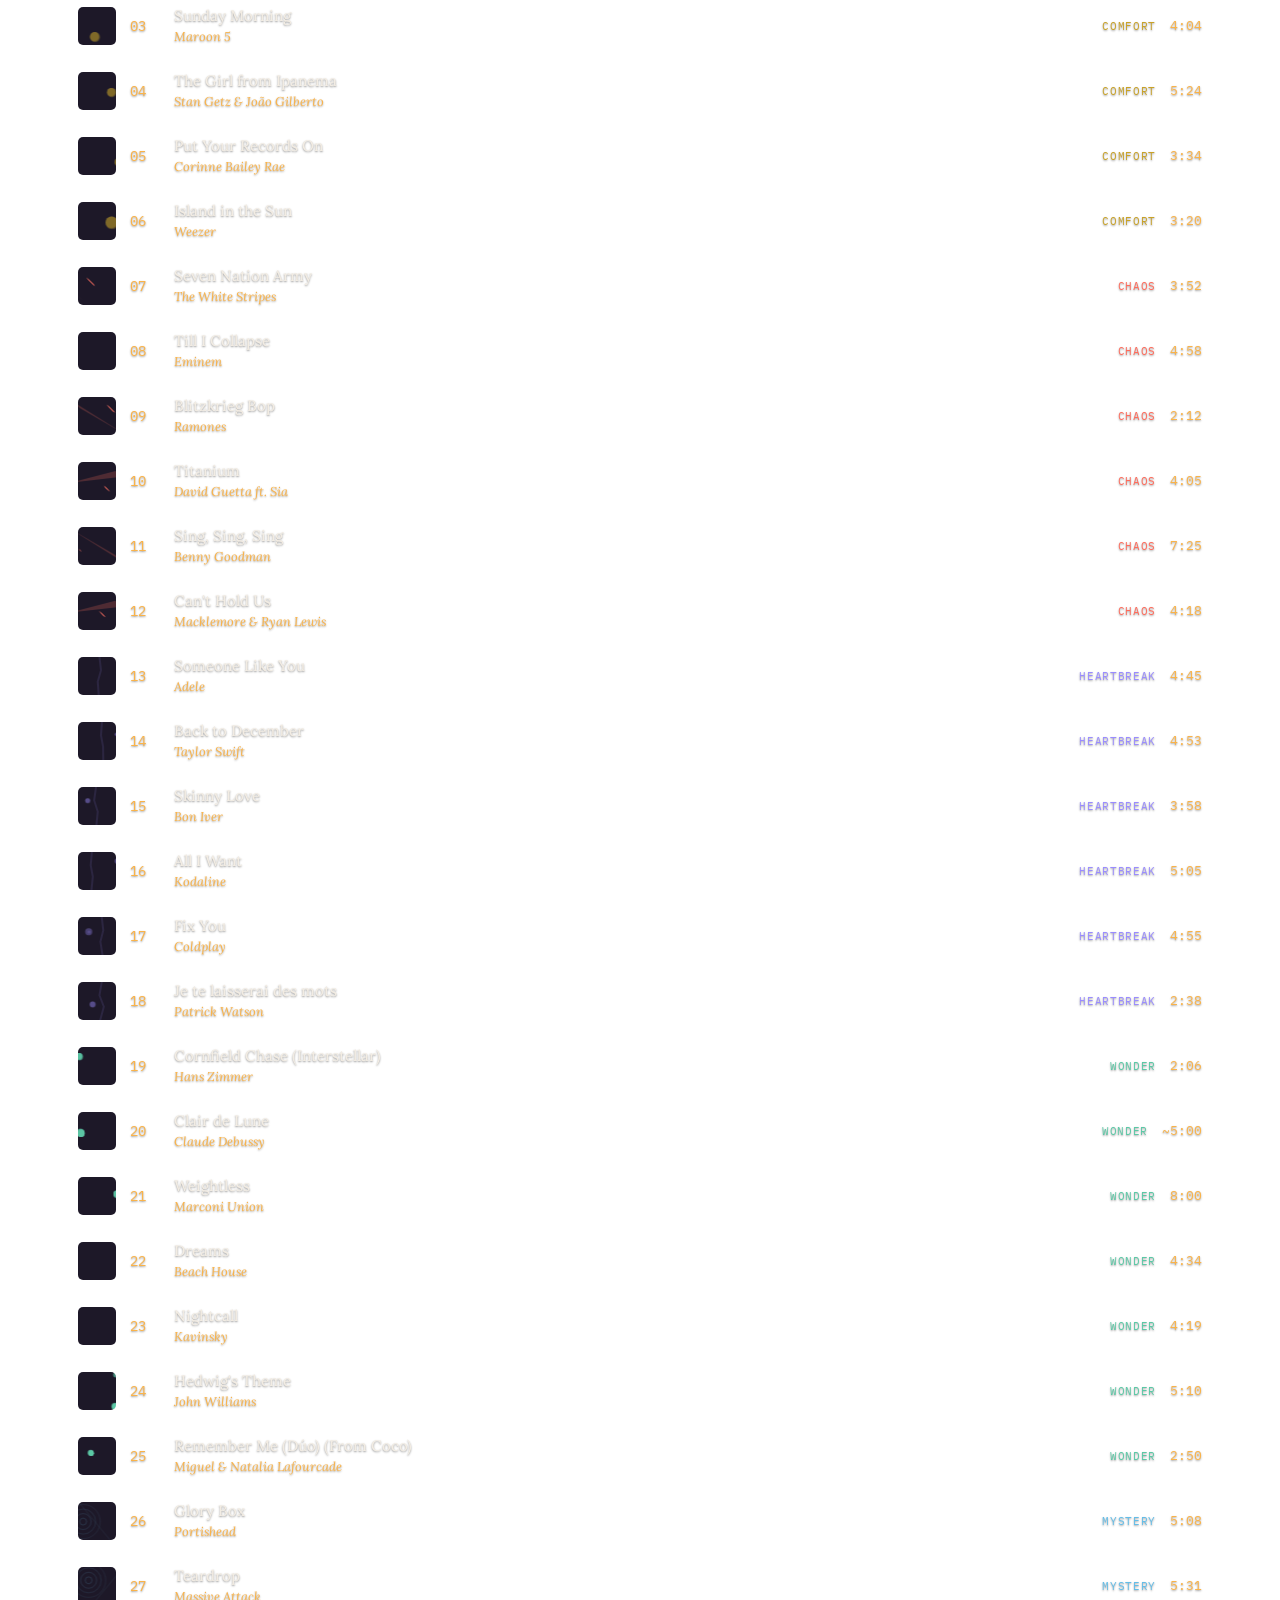
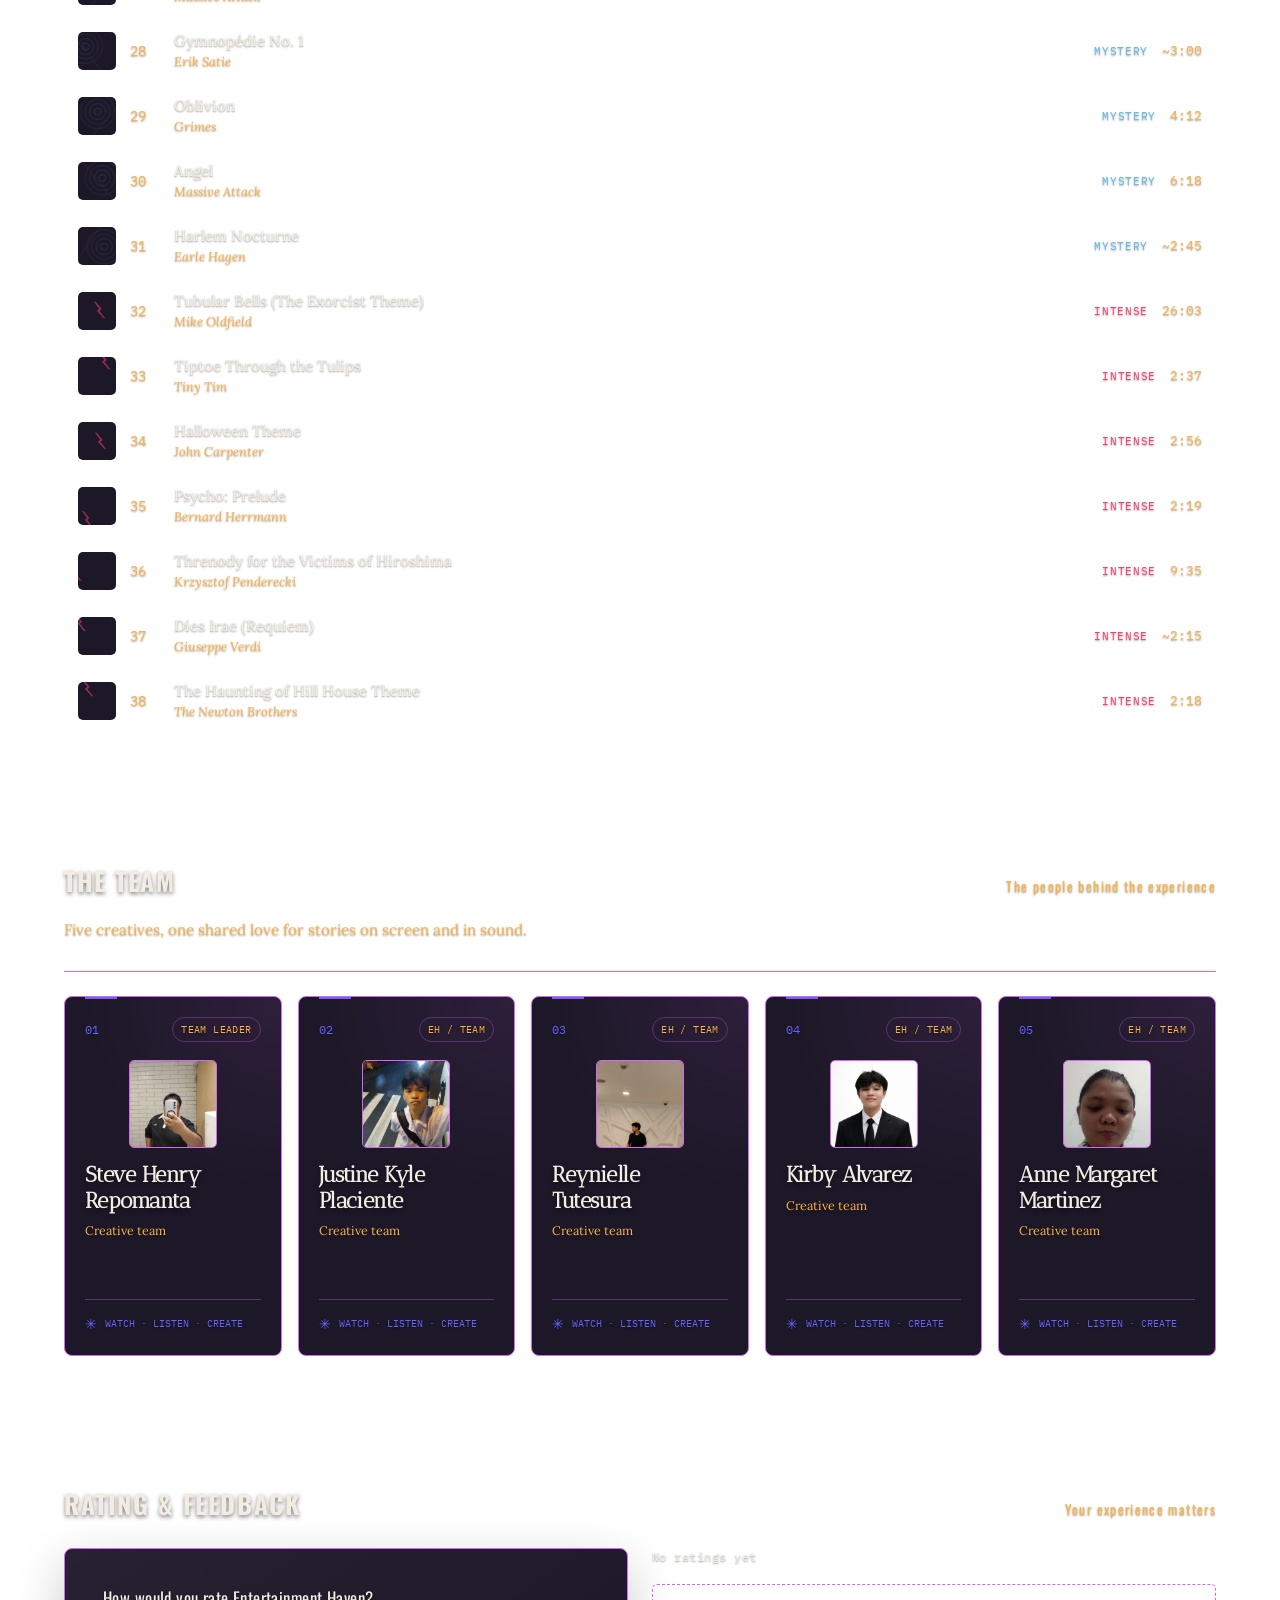
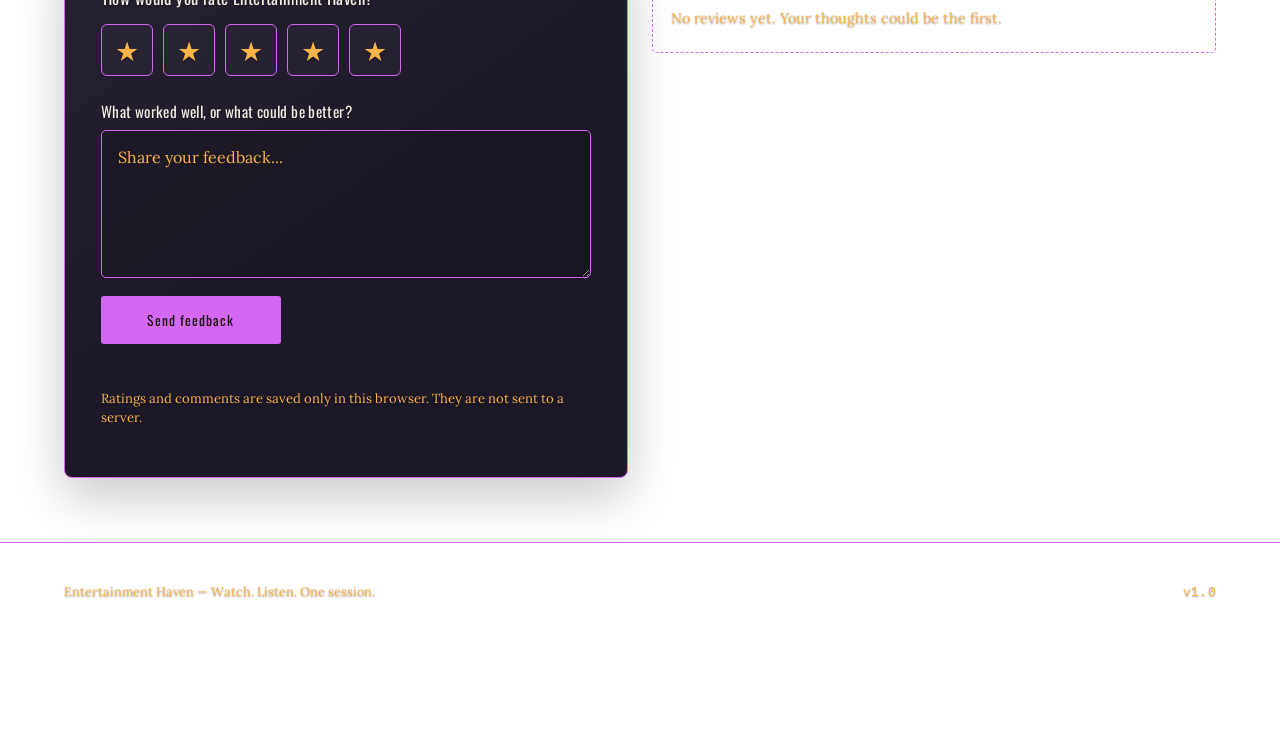
==== commit 0f7fd604: "Prepare Entertainment Haven website release Co-authored-by: Copilot <223556219+Copilot@users.noreply" ====
--- a/index.html
+++ b/index.html
@@ -67,11 +67,7 @@
     <a href="#listen">Listen</a>
     <a href="#about">The Team</a>
     <a href="#rating">Rating</a>
-<<<<<<< HEAD
-    <a href="https://cidmiyamura911-ux.github.io/Entertainment-Haven/" target="_blank" rel="noopener">GitHub</a>
-=======
-    <a href="https://cidmiyamura911-ux.github.io/Entertainment-Haven/" target="_blank" rel="noopener">Website</a>
->>>>>>> 034ba75 (Initial commit)
+    <a href="https://stevehenrycabacungan.github.io/Entertainment-Haven/" target="_blank" rel="noopener">GitHub</a>
   </div>
 </nav>
 
@@ -95,11 +91,7 @@
 <section id="watch">
   <div class="section-head">
     <h2>Tonight's shelf</h2>
-<<<<<<< HEAD
-    <span class="tag">18 titles · sorted by mood</span>
-=======
-    <span class="tag">36 titles · sorted by mood</span>
->>>>>>> 034ba75 (Initial commit)
+    <span class="tag">37 titles · sorted by mood</span>
   </div>
   <div class="shelf" id="shelfRow"></div>
 </section>
@@ -135,16 +127,23 @@
           id="movieVideo"
           src=""
           title="Trailer"
+          frameborder="0"
           allow="accelerometer; autoplay; clipboard-write; encrypted-media; gyroscope; picture-in-picture"
+          referrerpolicy="strict-origin-when-cross-origin"
           allowfullscreen
           hidden
         ></iframe>
+        <video id="movieNativeVideo" controls playsinline hidden style="width:100%; height:100%; object-fit:contain;"></video>
         <div class="movie-empty" id="movieEmpty">
           <strong id="movieMediaTitle">Trailer unavailable</strong>
           <p id="movieMediaMessage">Add a trailer video to the site to play it here.</p>
+          <a class="youtube-fallback-link" id="movieVideoLink" target="_blank" rel="noopener" hidden>Watch on YouTube</a>
         </div>
       </div>
-      <p class="movie-meta">Choose a related film or track from the left.</p>
+      <div style="display:flex; justify-content:space-between; align-items:center; flex-wrap:wrap; gap:10px; margin-top:12px;">
+        <p class="movie-meta" style="margin:0;">Choose a related film or track from the left.</p>
+        <a id="movieExternalLink" class="btn btn-ghost" href="#" target="_blank" rel="noopener noreferrer" style="font-size:0.75rem; padding:6px 14px; text-decoration:none; display:none;">Watch on YouTube ↗</a>
+      </div>
     </section>
   </div>
 </dialog>
@@ -152,23 +151,27 @@
 <section id="listen">
   <div class="section-head">
     <h2>The queue</h2>
-<<<<<<< HEAD
-    <span class="tag">22 tracks · 85 min</span>
-=======
-    <span class="tag">36 tracks · sorted by mood</span>
->>>>>>> 034ba75 (Initial commit)
+    <span class="tag">38 tracks</span>
   </div>
 
   <div class="playlist-intro">
-    <div class="swatch"></div>
+    <img class="playlist-photo" src="images/this%20photo.jpg" alt="Team member featured in the playlist banner">
     <div>
       <h3>After Hours — songs to fade the credits into your own night</h3>
-<<<<<<< HEAD
       <p>Not a shuffle. Each track is tagged to the same six moods as the shelf above — Comfort, Chaos, Heartbreak, Wonder, Mystery, Intense — so whichever film you just watched hands off to a song that carries the last scene forward.</p>
-=======
-      <p>Not a shuffle. Each track is tagged to the same six moods as the shelf above — Comfort, Chaos, Heartbreak, Wonder, Mystery, Intense — so whichever film you just watched hands off to a song built for the same feeling, instead of dropping you into something totally random.</p>
->>>>>>> 034ba75 (Initial commit)
-    </div>
+    </div>
+  </div>
+
+  <div class="youtube-track-player" id="musicVideoPlayer" hidden>
+    <iframe
+      id="musicVideo"
+      src="about:blank"
+      title="Music video"
+      allow="accelerometer; clipboard-write; encrypted-media; gyroscope; picture-in-picture"
+      referrerpolicy="strict-origin-when-cross-origin"
+      allowfullscreen
+    ></iframe>
+    <a class="youtube-fallback-link" id="musicVideoLink" target="_blank" rel="noopener" hidden>Listen on YouTube</a>
   </div>
 
   <div id="trackList"></div>
@@ -183,35 +186,35 @@
   <ol class="team-grid" aria-label="Entertainment Haven team">
     <li class="team-card">
       <div class="team-card-top"><span class="team-number">01</span><span class="team-badge">TEAM LEADER</span></div>
-      <div class="team-photo" aria-hidden="true"><span>1:1 PHOTO</span></div>
+      <div class="team-photo" aria-hidden="true"><img src="team/Steve.jpg" alt="Steve Henry Repomanta"></div>
       <h3>Steve Henry<br>Repomanta</h3>
       <p class="team-role">Creative team</p>
       <div class="team-card-footer"><span class="team-spark" aria-hidden="true">✳</span><span>Watch · Listen · Create</span></div>
     </li>
     <li class="team-card">
       <div class="team-card-top"><span class="team-number">02</span><span class="team-badge">EH / TEAM</span></div>
-      <div class="team-photo" aria-hidden="true"><span>1:1 PHOTO</span></div>
+      <div class="team-photo" aria-hidden="true"><img src="team/Justin.jpg" alt="Justine Kyle Placiente"></div>
       <h3>Justine Kyle<br>Placiente</h3>
       <p class="team-role">Creative team</p>
       <div class="team-card-footer"><span class="team-spark" aria-hidden="true">✳</span><span>Watch · Listen · Create</span></div>
     </li>
     <li class="team-card">
       <div class="team-card-top"><span class="team-number">03</span><span class="team-badge">EH / TEAM</span></div>
-      <div class="team-photo" aria-hidden="true"><span>1:1 PHOTO</span></div>
+      <div class="team-photo" aria-hidden="true"><img src="team/Reynielle.jpg" alt="Reynielle Tutesura"></div>
       <h3>Reynielle<br>Tutesura</h3>
       <p class="team-role">Creative team</p>
       <div class="team-card-footer"><span class="team-spark" aria-hidden="true">✳</span><span>Watch · Listen · Create</span></div>
     </li>
     <li class="team-card">
       <div class="team-card-top"><span class="team-number">04</span><span class="team-badge">EH / TEAM</span></div>
-      <div class="team-photo" aria-hidden="true"><span>1:1 PHOTO</span></div>
+      <div class="team-photo" aria-hidden="true"><img src="team/Kirby.jpg" alt="Kirby Alvarez"></div>
       <h3>Kirby Alvarez</h3>
       <p class="team-role">Creative team</p>
       <div class="team-card-footer"><span class="team-spark" aria-hidden="true">✳</span><span>Watch · Listen · Create</span></div>
     </li>
     <li class="team-card">
       <div class="team-card-top"><span class="team-number">05</span><span class="team-badge">EH / TEAM</span></div>
-      <div class="team-photo" aria-hidden="true"><span>1:1 PHOTO</span></div>
+      <div class="team-photo" aria-hidden="true"><img src="team/Anne.jpg" alt="Anne Margaret Martinez"></div>
       <h3>Anne Margaret<br>Martinez</h3>
       <p class="team-role">Creative team</p>
       <div class="team-card-footer"><span class="team-spark" aria-hidden="true">✳</span><span>Watch · Listen · Create</span></div>
@@ -240,11 +243,7 @@
       <textarea id="feedbackText" name="feedback" maxlength="800" required placeholder="Share your feedback..."></textarea>
       <button class="btn btn-solid" type="submit">Send feedback</button>
       <p class="rating-status" id="ratingStatus" role="status" aria-live="polite"></p>
-<<<<<<< HEAD
       <p class="rating-note">Ratings and comments are saved only in this browser. They are not sent to a server.</p>
-=======
-      <p class="rating-note">Ratings and comments are saved only in this browser.</p>
->>>>>>> 034ba75 (Initial commit)
     </form>
     <div>
       <p class="rating-summary" id="ratingSummary" aria-live="polite">No ratings yet</p>
@@ -262,21 +261,13 @@
     <div class="deck-thumb" id="deckThumb"></div>
     <div>
       <strong id="deckTitle">Nothing playing yet</strong>
-<<<<<<< HEAD
       <span id="deckSub">Pick a track from the queue</span>
-=======
-      <span id="deckSub">Background music starts after your first interaction</span>
->>>>>>> 034ba75 (Initial commit)
     </div>
   </div>
   <div class="deck-controls">
     <div class="deck-btns">
       <button type="button" title="Previous" onclick="prevTrack()">⏮</button>
-<<<<<<< HEAD
       <button class="play-toggle" id="playToggle" onclick="togglePlay()">▶</button>
-=======
-      <button class="play-toggle" id="playToggle" type="button" title="Play background music" aria-label="Play background music" onclick="togglePlay()">▶</button>
->>>>>>> 034ba75 (Initial commit)
       <button type="button" title="Next" onclick="nextTrack()">⏭</button>
     </div>
     <div class="scrub"><div class="fill" id="scrubFill"></div></div>
@@ -286,26 +277,12 @@
   </div>
 </div>
 
-<<<<<<< HEAD
 <audio id="mainAudio" loop preload="auto">
   <source src="./audios/YUNDI%20plays%20Mozart_%20Piano%20Sonata%20No.%2011%20in%20A%20Major%2C%20K.%20331%20_Alla%20Turca__%20III.%20Rondo%20alla%20Turca%20%5Bn2Tru4Qa3pc%5D%20%281%29.mp3" type="audio/mpeg">
   <source src="https://cidmiyamura911-ux.github.io/Entertainment-Haven/audios/YUNDI%20plays%20Mozart_%20Piano%20Sonata%20No.%2011%20in%20A%20Major%2C%20K.%20331%20_Alla%20Turca__%20III.%20Rondo%20alla%20Turca%20%5Bn2Tru4Qa3pc%5D%20%281%29.mp3" type="audio/mpeg">
-=======
-<!-- Background music: auto-loops and starts after the first interaction -->
-<audio id="mainAudio" loop preload="auto">
-<<<<<<< HEAD
-  <source src="assets/audio/YUNDI%20plays%20Mozart_%20Piano%20Sonata%20No.%2011%20in%20A%20Major,%20K.%20331%20_Alla%20Turca__%20III.%20Rondo%20alla%20Turca%20%5Bn2Tru4Qa3pc%5D%20(1).mp3" type="audio/mpeg">
->>>>>>> 034ba75 (Initial commit)
-=======
-  <source src="audios/YUNDI%20plays%20Mozart_%20Piano%20Sonata%20No.%2011%20in%20A%20Major,%20K.%20331%20_Alla%20Turca__%20III.%20Rondo%20alla%20Turca%20%5Bn2Tru4Qa3pc%5D%20(1).mp3" type="audio/mpeg">
->>>>>>> 166bf71 (Rename blue folder to images)
 </audio>
 <audio id="queueAudio" preload="none"></audio>
 
 <script src="js/script.js"></script>
 </body>
-<<<<<<< HEAD
-</html>
-=======
-</html>
->>>>>>> 034ba75 (Initial commit)
+</html>
--- a/css/styles.css
+++ b/css/styles.css
@@ -757,10 +757,43 @@
   border: 0;
 }
 
-#movieVideo[hidden],
-#movieNativeVideo[hidden],
-.movie-empty[hidden] {
+.movie-media iframe[hidden],
+.movie-media video[hidden],
+.movie-empty[hidden],
+.youtube-track-player[hidden] {
   display: none !important;
+}
+
+.youtube-track-player {
+  width: min(100%, 720px);
+  aspect-ratio: 16 / 9;
+  margin: 0 auto 28px;
+  overflow: hidden;
+  background: #09080b;
+}
+
+.youtube-track-player iframe {
+  width: 100%;
+  height: 100%;
+  border: 0;
+}
+
+.youtube-fallback-link {
+  display: inline-flex;
+  align-items: center;
+  justify-content: center;
+  padding: 10px 16px;
+  border: 1px solid var(--gold);
+  border-radius: 4px;
+  background: var(--panel);
+  color: var(--text);
+  font-family: var(--font-mono);
+  font-size: 0.8rem;
+  text-decoration: none;
+}
+
+.youtube-fallback-link[hidden] {
+  display: none;
 }
 
 .movie-empty {
@@ -812,7 +845,7 @@
 
 .playlist-intro {
   display: grid;
-  grid-template-columns: auto minmax(0, 1fr) minmax(200px, 356px);
+  grid-template-columns: auto 1fr;
   gap: 20px;
   align-items: center;
   margin-bottom: 22px;
@@ -822,37 +855,12 @@
   border-radius: 8px;
 }
 
-.queue-player-shell {
-  width: 100%;
-  overflow: hidden;
-  border-radius: 5px;
-  background: #000;
-}
-
-.queue-player {
-  width: 100%;
-  height: 200px;
-}
-
-.queue-player iframe {
-  display: block;
-  width: 100% !important;
-  height: 200px !important;
-  border: 0;
-}
-
-#queuePlayerStatus {
-  margin: 0;
-  padding: 8px 10px;
-  color: var(--muted);
-  font-size: 0.75rem;
-}
-
-.playlist-intro .swatch {
+.playlist-intro .playlist-photo {
   width: 64px;
   height: 64px;
   border-radius: 8px;
-  background: linear-gradient(135deg, var(--gold), var(--coral));
+  object-fit: cover;
+  object-position: 85% center;
   flex-shrink: 0;
 }
 
@@ -1422,10 +1430,6 @@
     text-align: center;
   }
 
-  .queue-player-shell {
-    width: min(100%, 356px);
-  }
-
   .track-row {
     grid-template-columns: 36px 22px minmax(0, 1fr) auto;
     gap: 10px;
